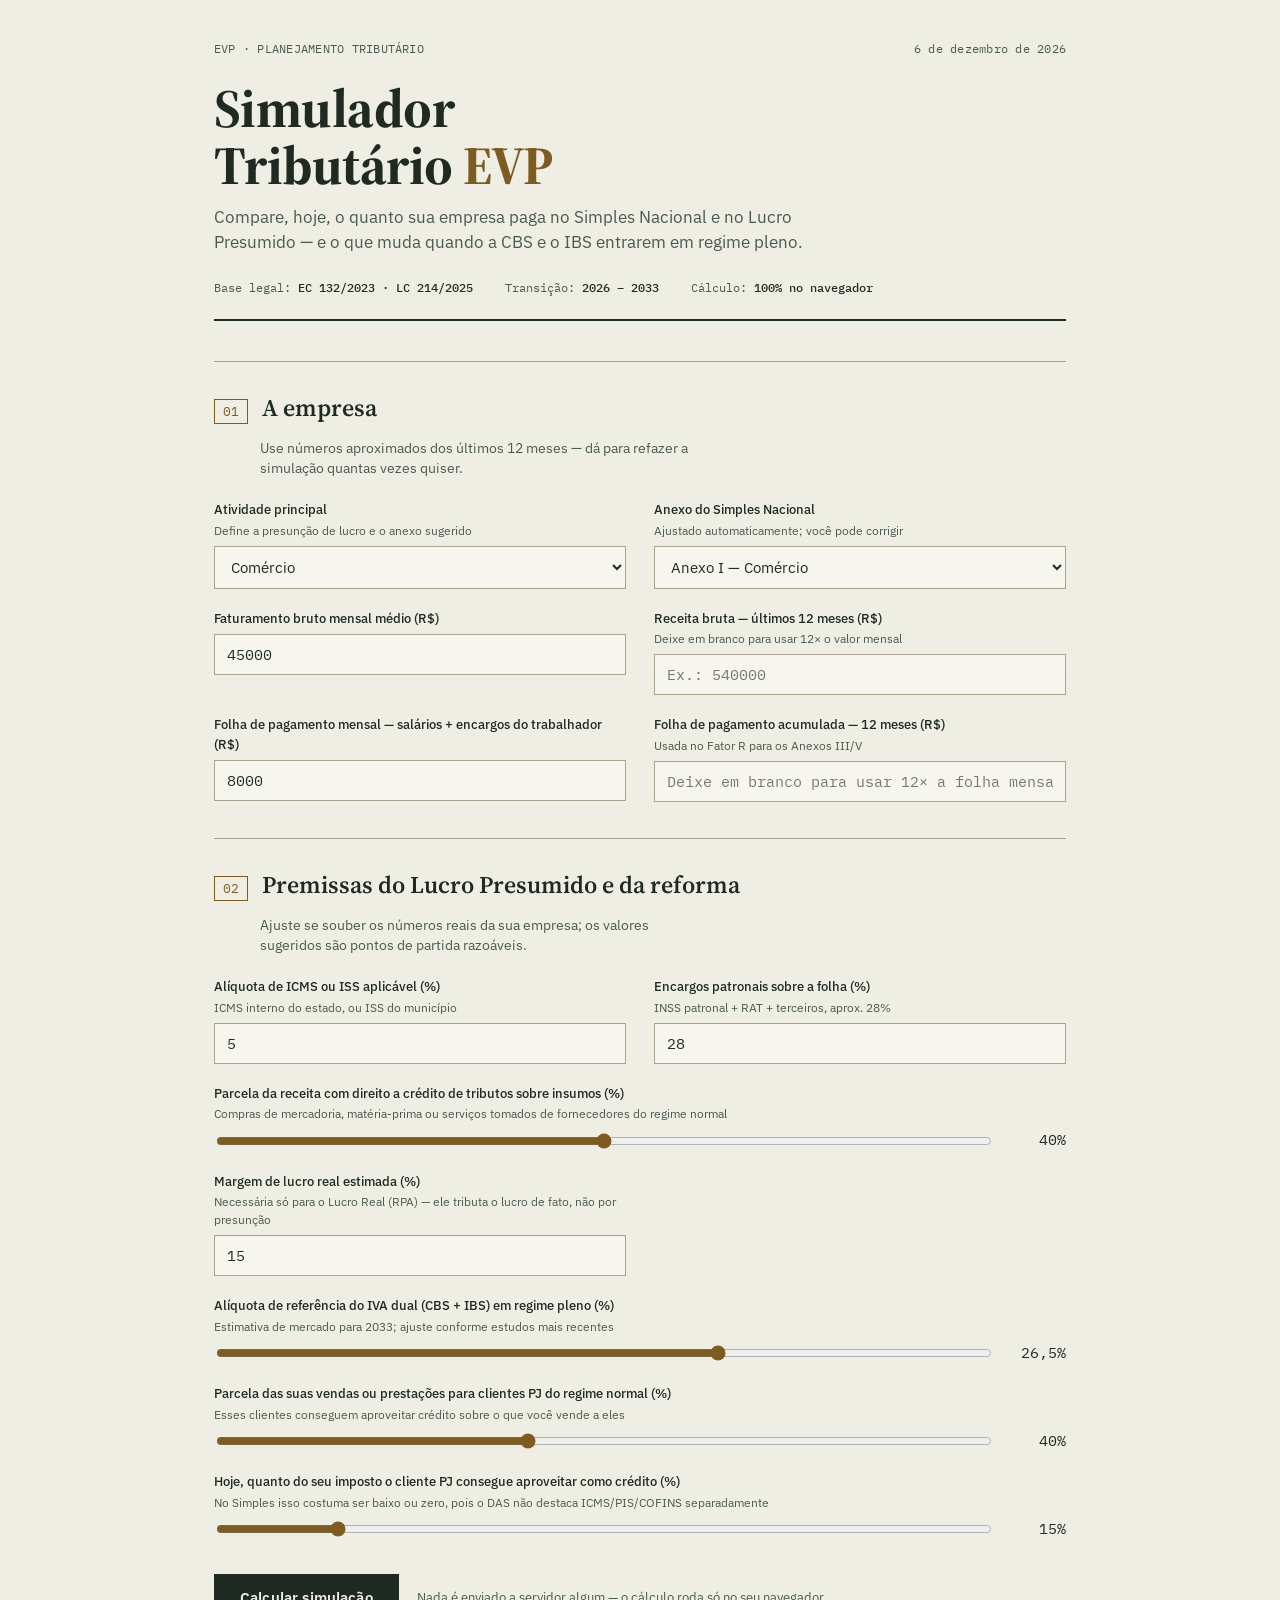
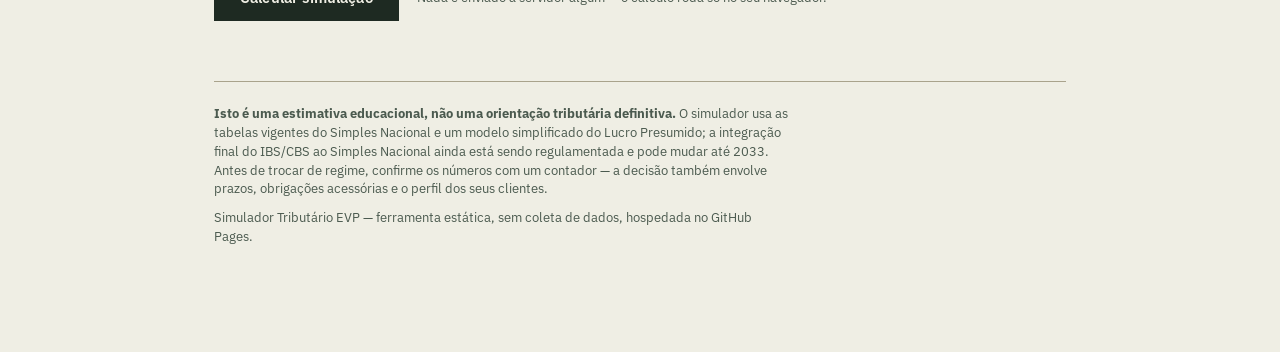
==== index.html @ eeb15e81 "Add files via upload" ====
<!DOCTYPE html>
<html lang="pt-BR">
<head>
<meta charset="UTF-8">
<meta name="viewport" content="width=device-width, initial-scale=1.0">
<title>Simulador Tributário EVP</title>
<link rel="preconnect" href="https://fonts.googleapis.com">
<link href="https://fonts.googleapis.com/css2?family=Source+Serif+4:opsz,wght@8..60,400;8..60,500;8..60,600;8..60,700&family=IBM+Plex+Sans:wght@400;500;600&family=IBM+Plex+Mono:wght@400;500;600&display=swap" rel="stylesheet">
<style>
  :root{
    --paper: #efeee4;
    --paper-raised: #f7f6ee;
    --ink: #1e2a22;
    --ink-soft: #4b5a4f;
    --rule: #c9c4b2;
    --rule-strong: #a9a38c;
    --brass: #a8792e;
    --brass-dark: #7e5b1f;
    --brick: #8b3a3a;
    --forest: #3c5a41;
    --serif: 'Source Serif 4', serif;
    --sans: 'IBM Plex Sans', sans-serif;
    --mono: 'IBM Plex Mono', monospace;
  }

  *{ box-sizing: border-box; }
  html{ scroll-behavior: smooth; }

  body{
    margin:0;
    background: var(--paper);
    color: var(--ink);
    font-family: var(--sans);
    line-height: 1.5;
    -webkit-font-smoothing: antialiased;
  }

  body::before{
    content:"";
    position: fixed;
    inset:0;
    pointer-events:none;
    background-image:
      linear-gradient(var(--rule) 1px, transparent 1px);
    background-size: 100% 42px;
    opacity: .05;
    z-index: 0;
  }

  .wrap{
    max-width: 900px;
    margin: 0 auto;
    padding: 0 24px 96px;
    position: relative;
    z-index: 1;
  }

  /* ---------- Header / document block ---------- */
  header.doc{
    border-bottom: 2px solid var(--ink);
    padding: 40px 0 22px;
    margin-bottom: 40px;
  }
  .doc-top{
    display:flex;
    justify-content: space-between;
    align-items: baseline;
    font-family: var(--mono);
    font-size: 12px;
    color: var(--ink-soft);
    letter-spacing: .02em;
    margin-bottom: 22px;
  }
  h1.title{
    font-family: var(--serif);
    font-weight: 700;
    font-size: clamp(34px, 5.5vw, 54px);
    line-height: 1.05;
    margin: 0 0 12px;
    letter-spacing: -0.01em;
  }
  h1.title em{
    font-style: normal;
    color: var(--brass-dark);
  }
  .subtitle{
    max-width: 60ch;
    font-size: 16.5px;
    color: var(--ink-soft);
    margin: 0;
  }
  .doc-meta{
    margin-top: 24px;
    display:flex;
    gap: 32px;
    flex-wrap: wrap;
    font-family: var(--mono);
    font-size: 12px;
    color: var(--ink-soft);
  }
  .doc-meta strong{ color: var(--ink); font-weight: 500; }

  /* ---------- Section framing (form as ledger) ---------- */
  section.sheet{
    border-top: 1px solid var(--rule-strong);
    padding-top: 28px;
    margin-top: 36px;
  }
  .sheet-head{
    display:flex;
    align-items:baseline;
    gap: 14px;
    margin-bottom: 22px;
  }
  .sheet-num{
    font-family: var(--mono);
    font-size: 13px;
    color: var(--brass-dark);
    border: 1px solid var(--brass-dark);
    padding: 2px 8px;
    flex-shrink:0;
  }
  .sheet-head h2{
    font-family: var(--serif);
    font-weight: 600;
    font-size: 24px;
    margin: 0;
  }
  .sheet-note{
    font-size: 13.5px;
    color: var(--ink-soft);
    margin: -10px 0 22px 46px;
    max-width: 56ch;
  }

  /* ---------- Fields ---------- */
  .grid{
    display:grid;
    grid-template-columns: 1fr 1fr;
    gap: 20px 28px;
  }
  .grid.full{ grid-template-columns: 1fr; }
  .field{ display:flex; flex-direction:column; gap:6px; }
  .field.span2{ grid-column: 1 / -1; }
  label{
    font-size: 13px;
    font-weight: 500;
    color: var(--ink);
  }
  label .hint{
    display:block;
    font-weight: 400;
    color: var(--ink-soft);
    font-size: 12px;
    margin-top: 2px;
  }
  input[type="text"], input[type="number"], select{
    font-family: var(--mono);
    font-size: 15px;
    padding: 10px 12px;
    border: 1px solid var(--rule-strong);
    background: var(--paper-raised);
    color: var(--ink);
    border-radius: 0;
    width: 100%;
  }
  select{ font-family: var(--sans); font-size: 14.5px; }
  input:focus, select:focus{
    outline: 2px solid var(--brass);
    outline-offset: 1px;
    border-color: var(--brass);
  }
  input[type="range"]{
    width: 100%;
    accent-color: var(--brass-dark);
  }
  .range-row{
    display:flex; align-items:center; gap:14px;
  }
  .range-row output{
    font-family: var(--mono);
    font-size: 15px;
    min-width: 58px;
    text-align:right;
  }

  .btn-row{
    margin-top: 34px;
    display:flex;
    align-items:center;
    gap: 18px;
    flex-wrap: wrap;
  }
  button.calc{
    font-family: var(--sans);
    font-weight: 600;
    font-size: 15px;
    background: var(--ink);
    color: var(--paper);
    border: none;
    padding: 14px 26px;
    cursor: pointer;
    letter-spacing: .01em;
  }
  button.calc:hover{ background: var(--brass-dark); }
  .btn-caption{ font-size: 13px; color: var(--ink-soft); }

  /* ---------- Results ---------- */
  #results{ display:none; }

  .tabs{
    display:flex;
    gap: 4px;
    margin-bottom: -1px;
  }
  .tab-btn{
    font-family: var(--sans);
    font-weight: 500;
    font-size: 14px;
    background: var(--paper);
    color: var(--ink-soft);
    border: 1px solid var(--rule-strong);
    border-bottom: none;
    padding: 10px 18px 12px;
    cursor: pointer;
    position: relative;
    top: 1px;
  }
  .tab-btn.active{
    background: var(--paper-raised);
    color: var(--ink);
    font-weight: 600;
    border-color: var(--ink);
  }
  .tab-btn:not(.active):hover{ color: var(--ink); }
  .tab-panel{
    border: 1px solid var(--ink);
    border-top-color: var(--ink);
    padding: 26px 24px 6px;
    background: var(--paper-raised);
  }
  .verdict{
    border: 2px solid var(--ink);
    padding: 26px 26px 24px;
    margin-bottom: 32px;
    position: relative;
    background: var(--paper-raised);
  }
  .verdict::before{
    content: "PARECER";
    position:absolute;
    top:-11px; left: 22px;
    background: var(--paper-raised);
    padding: 0 8px;
    font-family: var(--mono);
    font-size: 11px;
    letter-spacing: .08em;
    color: var(--brass-dark);
  }
  .verdict h3{
    font-family: var(--serif);
    font-size: 22px;
    margin: 4px 0 10px;
  }
  .verdict p{ margin: 0 0 10px; color: var(--ink-soft); font-size: 14.5px; }
  .verdict p:last-child{ margin-bottom: 0; }
  .verdict .savings{
    font-family: var(--mono);
    color: var(--forest);
    font-weight: 600;
  }
  .verdict .savings.negative{ color: var(--brick); }

  table.compare{
    width: 100%;
    border-collapse: collapse;
    margin-bottom: 28px;
    font-size: 14.5px;
  }
  table.compare caption{
    text-align:left;
    font-family: var(--mono);
    font-size: 12px;
    color: var(--ink-soft);
    margin-bottom: 8px;
  }
  table.compare th, table.compare td{
    border-bottom: 1px solid var(--rule);
    padding: 10px 8px;
    text-align: right;
  }
  table.compare th:first-child, table.compare td:first-child{
    text-align:left;
  }
  table.compare thead th{
    font-weight: 600;
    border-bottom: 2px solid var(--ink);
    color: var(--ink-soft);
    font-size: 12.5px;
    text-transform: none;
  }
  table.compare td.num, table.compare th.num{ font-family: var(--mono); }
  table.compare tr.best td{ font-weight: 600; color: var(--forest); }
  table.compare tr.best td:first-child::after{
    content: " ◆ menor carga hoje";
    font-family: var(--sans);
    font-weight: 400;
    font-size: 11.5px;
    color: var(--forest);
  }

  details.breakdown{
    border: 1px solid var(--rule-strong);
    padding: 14px 18px;
    margin-bottom: 14px;
    background: var(--paper-raised);
  }
  details.breakdown summary{
    cursor: pointer;
    font-weight: 600;
    font-size: 14px;
    list-style: none;
  }
  details.breakdown summary::-webkit-details-marker{ display:none; }
  details.breakdown summary::before{
    content: "+ ";
    font-family: var(--mono);
    color: var(--brass-dark);
  }
  details.breakdown[open] summary::before{ content: "– "; }
  .bk-row{
    display:flex; justify-content: space-between;
    font-family: var(--mono);
    font-size: 13px;
    padding: 6px 0;
    border-bottom: 1px dashed var(--rule);
  }
  .bk-row:last-child{ border-bottom:none; font-weight:600; padding-top:10px; }
  .bk-row span:first-child{ font-family: var(--sans); color: var(--ink-soft); }

  .reform-note{
    font-size: 13.5px;
    color: var(--ink-soft);
    border-left: 3px solid var(--brass);
    padding: 4px 0 4px 16px;
    margin: 18px 0 0;
  }

  footer{
    margin-top: 60px;
    padding-top: 22px;
    border-top: 1px solid var(--rule-strong);
    font-size: 12.5px;
    color: var(--ink-soft);
  }
  footer p{ max-width: 72ch; margin: 0 0 10px; }

  @media (max-width: 640px){
    .grid{ grid-template-columns: 1fr; }
    .sheet-note{ margin-left: 0; }
  }
</style>
</head>
<body>
<div class="wrap">

  <header class="doc">
    <div class="doc-top">
      <span>EVP · PLANEJAMENTO TRIBUTÁRIO</span>
      <span id="today"></span>
    </div>
    <h1 class="title">Simulador<br>Tributário <em>EVP</em></h1>
    <p class="subtitle">Compare, hoje, o quanto sua empresa paga no Simples Nacional e no Lucro Presumido — e o que muda quando a CBS e o IBS entrarem em regime pleno.</p>
    <div class="doc-meta">
      <span>Base legal: <strong>EC 132/2023 · LC 214/2025</strong></span>
      <span>Transição: <strong>2026 – 2033</strong></span>
      <span>Cálculo: <strong>100% no navegador</strong></span>
    </div>
  </header>

  <section class="sheet" id="form-section">
    <div class="sheet-head">
      <span class="sheet-num">01</span>
      <h2>A empresa</h2>
    </div>
    <p class="sheet-note">Use números aproximados dos últimos 12 meses — dá para refazer a simulação quantas vezes quiser.</p>

    <div class="grid">
      <div class="field">
        <label for="setor">Atividade principal
          <span class="hint">Define a presunção de lucro e o anexo sugerido</span>
        </label>
        <select id="setor">
          <option value="comercio">Comércio</option>
          <option value="industria">Indústria</option>
          <option value="servicos_geral">Serviços em geral</option>
          <option value="servicos_intelectuais">Serviços intelectuais / regulamentados</option>
        </select>
      </div>

      <div class="field">
        <label for="anexo">Anexo do Simples Nacional
          <span class="hint">Ajustado automaticamente; você pode corrigir</span>
        </label>
        <select id="anexo">
          <option value="I">Anexo I — Comércio</option>
          <option value="II">Anexo II — Indústria</option>
          <option value="III">Anexo III — Serviços</option>
          <option value="IV">Anexo IV — Serviços (sem CPP na alíquota)</option>
          <option value="V">Anexo V — Serviços (Fator R &lt; 28%)</option>
        </select>
      </div>

      <div class="field">
        <label for="faturamentoMensal">Faturamento bruto mensal médio (R$)</label>
        <input type="text" inputmode="numeric" id="faturamentoMensal" placeholder="Ex.: 45000" value="45000">
      </div>

      <div class="field">
        <label for="rbt12">Receita bruta — últimos 12 meses (R$)
          <span class="hint">Deixe em branco para usar 12× o valor mensal</span>
        </label>
        <input type="text" inputmode="numeric" id="rbt12" placeholder="Ex.: 540000">
      </div>

      <div class="field">
        <label for="folhaMensal">Folha de pagamento mensal — salários + encargos do trabalhador (R$)</label>
        <input type="text" inputmode="numeric" id="folhaMensal" placeholder="Ex.: 8000" value="8000">
      </div>

      <div class="field">
        <label for="folha12">Folha de pagamento acumulada — 12 meses (R$)
          <span class="hint">Usada no Fator R para os Anexos III/V</span>
        </label>
        <input type="text" inputmode="numeric" id="folha12" placeholder="Deixe em branco para usar 12× a folha mensal">
      </div>
    </div>
  </section>

  <section class="sheet" id="assumptions-section">
    <div class="sheet-head">
      <span class="sheet-num">02</span>
      <h2>Premissas do Lucro Presumido e da reforma</h2>
    </div>
    <p class="sheet-note">Ajuste se souber os números reais da sua empresa; os valores sugeridos são pontos de partida razoáveis.</p>

    <div class="grid">
      <div class="field">
        <label for="icmsIss">Alíquota de ICMS ou ISS aplicável (%)
          <span class="hint">ICMS interno do estado, ou ISS do município</span>
        </label>
        <input type="text" inputmode="decimal" id="icmsIss" value="5">
      </div>

      <div class="field">
        <label for="encargosFolha">Encargos patronais sobre a folha (%)
          <span class="hint">INSS patronal + RAT + terceiros, aprox. 28%</span>
        </label>
        <input type="text" inputmode="decimal" id="encargosFolha" value="28">
      </div>

      <div class="field span2">
        <label for="creditoPct">Parcela da receita com direito a crédito de tributos sobre insumos (%)
          <span class="hint">Compras de mercadoria, matéria-prima ou serviços tomados de fornecedores do regime normal</span>
        </label>
        <div class="range-row">
          <input type="range" id="creditoPct" min="0" max="80" value="40">
          <output id="creditoPctOut">40%</output>
        </div>
      </div>

      <div class="field">
        <label for="margemReal">Margem de lucro real estimada (%)
          <span class="hint">Necessária só para o Lucro Real (RPA) — ele tributa o lucro de fato, não por presunção</span>
        </label>
        <input type="text" inputmode="decimal" id="margemReal" value="15">
      </div>

      <div class="field span2">
        <label for="ivaRate">Alíquota de referência do IVA dual (CBS + IBS) em regime pleno (%)
          <span class="hint">Estimativa de mercado para 2033; ajuste conforme estudos mais recentes</span>
        </label>
        <div class="range-row">
          <input type="range" id="ivaRate" min="20" max="30" step="0.1" value="26.5">
          <output id="ivaRateOut">26,5%</output>
        </div>
      </div>

      <div class="field span2">
        <label for="pctB2B">Parcela das suas vendas ou prestações para clientes PJ do regime normal (%)
          <span class="hint">Esses clientes conseguem aproveitar crédito sobre o que você vende a eles</span>
        </label>
        <div class="range-row">
          <input type="range" id="pctB2B" min="0" max="100" value="40">
          <output id="pctB2BOut">40%</output>
        </div>
      </div>

      <div class="field span2">
        <label for="repasseSimples">Hoje, quanto do seu imposto o cliente PJ consegue aproveitar como crédito (%)
          <span class="hint">No Simples isso costuma ser baixo ou zero, pois o DAS não destaca ICMS/PIS/COFINS separadamente</span>
        </label>
        <div class="range-row">
          <input type="range" id="repasseSimples" min="0" max="100" value="15">
          <output id="repasseSimplesOut">15%</output>
        </div>
      </div>
    </div>

    <div class="btn-row">
      <button class="calc" id="calcBtn">Calcular simulação</button>
      <span class="btn-caption">Nada é enviado a servidor algum — o cálculo roda só no seu navegador.</span>
    </div>
  </section>

  <section class="sheet" id="results">
    <div class="sheet-head">
      <span class="sheet-num">03</span>
      <h2>Resultado da simulação</h2>
    </div>

    <div class="tabs" role="tablist">
      <button class="tab-btn active" id="tabBtnCarga" role="tab" aria-selected="true">Carga tributária</button>
      <button class="tab-btn" id="tabBtnCredito" role="tab" aria-selected="false">Créditos tomados e repassados</button>
      <button class="tab-btn" id="tabBtnComprador" role="tab" aria-selected="false">Visão de quem contrata</button>
    </div>

    <div class="tab-panel" id="panelCarga">
      <div class="verdict" id="verdict" aria-live="polite"></div>

      <table class="compare" id="compareTable">
        <caption>Carga tributária mensal estimada, por regime</caption>
        <thead>
          <tr>
            <th>Regime</th>
            <th class="num">Carga mensal</th>
            <th class="num">Alíquota efetiva</th>
          </tr>
        </thead>
        <tbody id="compareBody"></tbody>
      </table>

      <details class="breakdown" id="bkSimples">
        <summary>Ver como o Simples Nacional foi calculado</summary>
        <div id="bkSimplesBody"></div>
      </details>

      <details class="breakdown" id="bkPresumido">
        <summary>Ver como o Lucro Presumido foi calculado</summary>
        <div id="bkPresumidoBody"></div>
      </details>

      <details class="breakdown" id="bkRPA">
        <summary>Ver como o Lucro Real (RPA) foi calculado</summary>
        <div id="bkRPABody"></div>
      </details>

      <details class="breakdown" id="bkReforma">
        <summary>Ver como a projeção com IVA pleno foi calculada</summary>
        <div id="bkReformaBody"></div>
      </details>

      <p class="reform-note">A transição vale para todos até 2033. Empresas do Simples decidem em setembro/2026 se querem migrar para 2027, e — a partir de 2027 — podem apurar o IBS/CBS "por fora" do DAS se isso gerar mais crédito para seus clientes. Essa decisão depende de quem são seus clientes (pessoa física ou jurídica) e é justamente o que a aba de créditos ao lado tenta medir.</p>
    </div>

    <div class="tab-panel" id="panelCredito" hidden>
      <div class="verdict" id="verdictCredito" aria-live="polite"></div>

      <table class="compare" id="creditTable">
        <caption>Crédito tributário mensal, por regime</caption>
        <thead>
          <tr>
            <th>Regime</th>
            <th class="num">Crédito tomado nas compras</th>
            <th class="num">Crédito repassado ao cliente PJ</th>
          </tr>
        </thead>
        <tbody id="creditBody"></tbody>
      </table>

      <details class="breakdown" id="bkCredito" open>
        <summary>Como esses números foram calculados</summary>
        <div id="bkCreditoBody"></div>
      </details>

      <p class="reform-note">"Crédito tomado" é o quanto sua empresa consegue abater de imposto ao comprar insumos ou mercadorias. "Crédito repassado" é o quanto do imposto embutido na sua nota o seu cliente PJ do regime normal consegue usar para abater o imposto dele — quanto maior esse número, mais competitiva fica sua nota fiscal para quem compra de você.</p>
    </div>

    <div class="tab-panel" id="panelComprador" hidden>
      <p class="sheet-note" style="margin:0 0 20px;">Aqui a pergunta muda de lado: se <strong>você</strong> compra um produto ou contrata um serviço, o regime do seu fornecedor muda o quanto sobra pra você em crédito — e isso pode compensar um preço maior ou menor.</p>

      <div class="grid">
        <div class="field span2">
          <label for="valorContratado">Valor mensal do que você compra ou contrata (R$)
            <span class="hint">Considere o mesmo valor para os três fornecedores, para comparar só o efeito do crédito</span>
          </label>
          <input type="text" inputmode="numeric" id="valorContratado" value="20000">
        </div>

        <div class="field">
          <label for="tipoOperacao">Tipo de operação
            <span class="hint">Produto gera ICMS; serviço em geral gera ISS</span>
          </label>
          <select id="tipoOperacao">
            <option value="produto">Compra de produto/mercadoria</option>
            <option value="servico">Contratação de serviço</option>
          </select>
        </div>

        <div class="field">
          <label for="icmsCompra">Alíquota de ICMS da operação (%)
            <span class="hint">Depende da tabela do seu estado/NCM — só é usada se for produto</span>
          </label>
          <input type="text" inputmode="decimal" id="icmsCompra" value="18">
        </div>

        <div class="field">
          <label for="aproveitaCredito">Você aproveita crédito tributário?
            <span class="hint">Só faz diferença se você for contribuinte do regime normal</span>
          </label>
          <select id="aproveitaCredito">
            <option value="sim">Sim, sou do regime normal</option>
            <option value="nao">Não (Simples, ou consumidor final)</option>
          </select>
        </div>

        <div class="field">
          <label for="momentoCompra">Momento da simulação</label>
          <select id="momentoCompra">
            <option value="hoje">Hoje (regras atuais)</option>
            <option value="reforma">Reforma em regime pleno (2033)</option>
          </select>
        </div>

        <div class="field" id="hibridoField" style="display:none;">
          <label for="fornecedorHibrido">Se o fornecedor for do Simples
            <span class="hint">A partir de 2027 ele pode optar por apurar o IBS/CBS por fora do DAS</span>
          </label>
          <select id="fornecedorHibrido">
            <option value="nao">Continua tudo dentro do DAS</option>
            <option value="sim">Apura o IBS/CBS por fora (híbrido)</option>
          </select>
        </div>

        <div class="field span2" id="repasseHibridoField" style="display:none;">
          <label for="repasseHibridoNao">Se o fornecedor do Simples continuar 100% no DAS, quanto do IVA pleno ele ainda repassa como crédito (%)
            <span class="hint">Estimativa própria, ajustável — a regulamentação definitiva da apropriação de crédito no Simples ainda não está fechada</span>
          </label>
          <div class="range-row">
            <input type="range" id="repasseHibridoNao" min="0" max="100" value="60">
            <output id="repasseHibridoNaoOut">60%</output>
          </div>
        </div>
      </div>

      <div class="btn-row">
        <button class="calc" id="calcCompradorBtn">Simular contratação</button>
      </div>

      <div id="compradorResults" style="display:none; margin-top:28px;">
        <div class="verdict" id="verdictComprador" aria-live="polite"></div>
        <table class="compare" id="compradorTable">
          <caption>Custo líquido estimado, por regime do fornecedor</caption>
          <thead>
            <tr>
              <th>Fornecedor</th>
              <th class="num">Crédito recuperável</th>
              <th class="num">Custo líquido</th>
            </tr>
          </thead>
          <tbody id="compradorBody"></tbody>
        </table>
      </div>
    </div>
  </section>

  <footer>
    <p><strong>Isto é uma estimativa educacional, não uma orientação tributária definitiva.</strong> O simulador usa as tabelas vigentes do Simples Nacional e um modelo simplificado do Lucro Presumido; a integração final do IBS/CBS ao Simples Nacional ainda está sendo regulamentada e pode mudar até 2033. Antes de trocar de regime, confirme os números com um contador — a decisão também envolve prazos, obrigações acessórias e o perfil dos seus clientes.</p>
    <p>Simulador Tributário EVP — ferramenta estática, sem coleta de dados, hospedada no GitHub Pages.</p>
  </footer>

</div>

<script>
(function(){
  const $ = (id) => document.getElementById(id);

  $('today').textContent = new Date().toLocaleDateString('pt-BR', { year:'numeric', month:'long', day:'numeric' });

  const fmtBRL = (v) => v.toLocaleString('pt-BR', { style:'currency', currency:'BRL', maximumFractionDigits:0 });
  const fmtPct = (v) => v.toLocaleString('pt-BR', { minimumFractionDigits:1, maximumFractionDigits:2 }) + '%';
  const parseNum = (str) => {
    if (!str) return 0;
    const cleaned = String(str).replace(/[^\d.,-]/g,'').replace(/\.(?=\d{3})/g,'').replace(',','.');
    const n = parseFloat(cleaned);
    return isNaN(n) ? 0 : n;
  };

  // ---------- Simples Nacional tables (LC 123/2006, faixas vigentes) ----------
  const TABLES = {
    I:   [[180000,0.040,0],[360000,0.073,5940],[720000,0.095,13860],[1800000,0.107,22500],[3600000,0.143,87300],[4800000,0.190,378000]],
    II:  [[180000,0.045,0],[360000,0.078,5940],[720000,0.100,13860],[1800000,0.112,22500],[3600000,0.147,85500],[4800000,0.300,720000]],
    III: [[180000,0.060,0],[360000,0.112,9360],[720000,0.135,17640],[1800000,0.160,35640],[3600000,0.210,125640],[4800000,0.330,648000]],
    IV:  [[180000,0.045,0],[360000,0.090,8100],[720000,0.102,12420],[1800000,0.140,39780],[3600000,0.220,183780],[4800000,0.330,828000]],
    V:   [[180000,0.155,0],[360000,0.180,4500],[720000,0.195,9900],[1800000,0.205,17100],[3600000,0.230,62100],[4800000,0.305,540000]],
  };

  function faixaFor(table, rbt12){
    for (const [limit, aliq, deduz] of table){
      if (rbt12 <= limit) return { limit, aliq, deduz, acimaDoTeto: false };
    }
    // RBT12 acima de R$ 4.800.000: fora do teto do Simples. Usamos a última
    // faixa como referência aproximada e sinalizamos para exibir o aviso.
    const last = table[table.length - 1];
    return { limit: last[0], aliq: last[1], deduz: last[2], acimaDoTeto: true };
  }

  function calcSimples(anexoInput, setor, rbt12, faturamentoMensal, folha12){
    let anexoUsado = anexoInput;
    let fatorR = null;
    if (anexoInput === 'III' || anexoInput === 'V'){
      fatorR = rbt12 > 0 ? (folha12 / rbt12) : 0;
      anexoUsado = fatorR >= 0.28 ? 'III' : 'V';
    }
    const table = TABLES[anexoUsado];
    const f = faixaFor(table, rbt12);
    const aliqEfetiva = rbt12 > 0 ? ((rbt12 * f.aliq) - f.deduz) / rbt12 : f.aliq;
    let dasMensal = faturamentoMensal * aliqEfetiva;
    let cppExtra = 0;
    if (anexoUsado === 'IV'){
      cppExtra = 0.20 * (folha12 / 12);
      dasMensal += cppExtra;
    }
    return {
      anexoUsado, fatorR, aliqNominal: f.aliq, deduz: f.deduz, aliqEfetiva,
      dasMensal, cppExtra, total: dasMensal, acimaDoTeto: f.acimaDoTeto
    };
  }

  // ---------- Lucro Presumido ----------
  function calcPresumido(setor, faturamentoMensal, folhaMensal, icmsIssPct, encargosFolhaPct){
    const servico = (setor === 'servicos_geral' || setor === 'servicos_intelectuais');
    const presIRPJ = servico ? 0.32 : 0.08;
    const presCSLL = servico ? 0.32 : 0.12;

    const baseIRPJ = faturamentoMensal * presIRPJ;
    const baseCSLL = faturamentoMensal * presCSLL;

    const irpj = baseIRPJ * 0.15;
    const adicional = Math.max(0, baseIRPJ - 20000) * 0.10;
    const csll = baseCSLL * 0.09;
    const pis = faturamentoMensal * 0.0065;
    const cofins = faturamentoMensal * 0.03;
    const icmsIss = faturamentoMensal * (icmsIssPct / 100);
    const cpp = folhaMensal * (encargosFolhaPct / 100);

    const total = irpj + adicional + csll + pis + cofins + icmsIss + cpp;
    return { presIRPJ, presCSLL, irpj, adicional, csll, pis, cofins, icmsIss, cpp, total, servico };
  }

  // ---------- Lucro Real (RPA) ----------
  function calcRPA(setor, faturamentoMensal, folhaMensal, encargosFolhaPct, icmsIssPct, margemRealPct, comprasComCredito){
    const servico = (setor === 'servicos_geral' || setor === 'servicos_intelectuais');
    const margem = margemRealPct / 100;

    const baseLucro = faturamentoMensal * margem;
    const irpj = baseLucro * 0.15;
    const adicional = Math.max(0, baseLucro - 20000) * 0.10;
    const csll = baseLucro * 0.09;

    // PIS/COFINS não cumulativos: débito sobre a receita, crédito sobre as compras
    const pisDebito = faturamentoMensal * 0.0165;
    const pisCredito = comprasComCredito * 0.0165;
    const pis = Math.max(0, pisDebito - pisCredito);

    const cofinsDebito = faturamentoMensal * 0.076;
    const cofinsCredito = comprasComCredito * 0.076;
    const cofins = Math.max(0, cofinsDebito - cofinsCredito);

    // ICMS (produto) não cumulativo, pela alíquota informada — ISS (serviço) segue cumulativo, sem crédito
    let icmsIss = 0, icmsDebito = 0, icmsCredito = 0;
    if (servico){
      icmsIss = faturamentoMensal * (icmsIssPct / 100);
    } else {
      icmsDebito = faturamentoMensal * (icmsIssPct / 100);
      icmsCredito = comprasComCredito * (icmsIssPct / 100);
      icmsIss = Math.max(0, icmsDebito - icmsCredito);
    }

    const cpp = folhaMensal * (encargosFolhaPct / 100);
    const total = irpj + adicional + csll + pis + cofins + icmsIss + cpp;

    return { servico, margem, baseLucro, irpj, adicional, csll, pis, cofins, icmsIss, icmsCredito, pisCredito, cofinsCredito, cpp, total };
  }

  // ---------- Projeção — IVA pleno (CBS+IBS, cenário 2033) ----------
  function calcReforma(faturamentoMensal, folhaMensal, encargosFolhaPct, rpa, creditoPct, ivaRatePct){
    const ivaRate = ivaRatePct / 100;
    const debito = faturamentoMensal * ivaRate;
    const credito = faturamentoMensal * (creditoPct / 100) * ivaRate;
    const ivaLiquido = Math.max(0, debito - credito);
    const cpp = folhaMensal * (encargosFolhaPct / 100);
    const total = rpa.irpj + rpa.adicional + rpa.csll + cpp + ivaLiquido;
    return { debito, credito, ivaLiquido, cpp, irpj: rpa.irpj, adicional: rpa.adicional, csll: rpa.csll, total };
  }

  // ---------- Créditos tomados e repassados ----------
  function calcCreditos(setor, faturamentoMensal, comprasComCredito, icmsIssPct, simples, presumido, rpa, reforma, pctB2BVal, repasseSimplesPct, ivaRateVal){
    const servico = (setor === 'servicos_geral' || setor === 'servicos_intelectuais');
    const b2b = pctB2BVal / 100;

    // Crédito tomado nas compras (o que a própria empresa abate)
    const tomadoSimples = 0; // Simples normalmente não se apropria de créditos de ICMS/PIS/COFINS
    const tomadoPresumido = servico ? 0 : comprasComCredito * (icmsIssPct / 100); // só ICMS; PIS/COFINS é cumulativo no Presumido
    const tomadoRPA = rpa.pisCredito + rpa.cofinsCredito + (servico ? 0 : rpa.icmsCredito); // não cumulativo pleno, já hoje
    const tomadoReforma = reforma.credito; // IBS/CBS não cumulativo pleno

    // Crédito repassado ao cliente PJ do regime normal (pondera pela fatia B2B)
    const repassadoSimples = simples.total * (repasseSimplesPct / 100) * b2b;
    const repassadoPresumido = (servico ? 0 : presumido.icmsIss) * b2b; // só ICMS é repassável; PIS/COFINS cumulativo não gera crédito
    const debitoRPA = faturamentoMensal * (0.0165 + 0.076) + (servico ? 0 : faturamentoMensal * (icmsIssPct / 100));
    const repassadoRPA = debitoRPA * b2b; // já não cumulativo hoje: repassa o imposto destacado por inteiro
    const debitoReforma = faturamentoMensal * (ivaRateVal / 100);
    const repassadoReforma = debitoReforma * b2b; // IBS/CBS pleno: 100% do destacado é creditável

    return {
      tomadoSimples, tomadoPresumido, tomadoRPA, tomadoReforma,
      repassadoSimples, repassadoPresumido, repassadoRPA, repassadoReforma,
      debitoRPA, debitoReforma, servico
    };
  }

  // ---------- Simulação do comprador/contratante ----------
  function calcComprador(valor, tipoOperacao, icmsCompraPct, momento, fornecedorHibrido, repasseSimplesPct, ivaRateVal, repasseHibridoNaoPct){
    const produto = tipoOperacao === 'produto';
    let creditoSimples, creditoPresumido, creditoRPA;

    if (momento === 'hoje'){
      creditoSimples = valor * (repasseSimplesPct / 100);
      creditoPresumido = produto ? valor * (icmsCompraPct / 100) : 0;
      creditoRPA = produto
        ? valor * ((icmsCompraPct / 100) + 0.0165 + 0.076)
        : valor * (0.0165 + 0.076);
    } else {
      const ivaLiquidoRate = ivaRateVal / 100;
      creditoRPA = valor * ivaLiquidoRate;
      creditoPresumido = valor * ivaLiquidoRate;
      creditoSimples = fornecedorHibrido ? valor * ivaLiquidoRate : valor * ivaLiquidoRate * (repasseHibridoNaoPct / 100);
    }

    return {
      simples: { credito: creditoSimples, custoLiquido: valor - creditoSimples },
      presumido: { credito: creditoPresumido, custoLiquido: valor - creditoPresumido },
      rpa: { credito: creditoRPA, custoLiquido: valor - creditoRPA },
    };
  }

  // ---------- UI wiring ----------
  const setorSel = $('setor');
  const anexoSel = $('anexo');

  function suggestAnexo(){
    const map = { comercio:'I', industria:'II', servicos_geral:'III', servicos_intelectuais:'V' };
    anexoSel.value = map[setorSel.value] || 'III';
  }
  setorSel.addEventListener('change', suggestAnexo);
  suggestAnexo();

  const creditoPct = $('creditoPct'), creditoPctOut = $('creditoPctOut');
  creditoPct.addEventListener('input', () => creditoPctOut.textContent = creditoPct.value + '%');
  const ivaRate = $('ivaRate'), ivaRateOut = $('ivaRateOut');
  ivaRate.addEventListener('input', () => ivaRateOut.textContent = parseFloat(ivaRate.value).toLocaleString('pt-BR',{minimumFractionDigits:1}) + '%');

  const pctB2B = $('pctB2B'), pctB2BOut = $('pctB2BOut');
  pctB2B.addEventListener('input', () => pctB2BOut.textContent = pctB2B.value + '%');
  const repasseSimples = $('repasseSimples'), repasseSimplesOut = $('repasseSimplesOut');
  repasseSimples.addEventListener('input', () => repasseSimplesOut.textContent = repasseSimples.value + '%');

  const tabBtnCarga = $('tabBtnCarga'), tabBtnCredito = $('tabBtnCredito'), tabBtnComprador = $('tabBtnComprador');
  const panelCarga = $('panelCarga'), panelCredito = $('panelCredito'), panelComprador = $('panelComprador');
  function showTab(which){
    panelCarga.hidden = which !== 'carga';
    panelCredito.hidden = which !== 'credito';
    panelComprador.hidden = which !== 'comprador';
    tabBtnCarga.classList.toggle('active', which === 'carga');
    tabBtnCredito.classList.toggle('active', which === 'credito');
    tabBtnComprador.classList.toggle('active', which === 'comprador');
    tabBtnCarga.setAttribute('aria-selected', which === 'carga');
    tabBtnCredito.setAttribute('aria-selected', which === 'credito');
    tabBtnComprador.setAttribute('aria-selected', which === 'comprador');
  }
  tabBtnCarga.addEventListener('click', () => showTab('carga'));
  tabBtnCredito.addEventListener('click', () => showTab('credito'));
  tabBtnComprador.addEventListener('click', () => showTab('comprador'));

  const momentoCompra = $('momentoCompra'), hibridoField = $('hibridoField'), repasseHibridoField = $('repasseHibridoField');
  momentoCompra.addEventListener('change', () => {
    const isReforma = momentoCompra.value === 'reforma';
    hibridoField.style.display = isReforma ? 'flex' : 'none';
    repasseHibridoField.style.display = isReforma ? 'flex' : 'none';
  });

  const repasseHibridoNao = $('repasseHibridoNao'), repasseHibridoNaoOut = $('repasseHibridoNaoOut');
  repasseHibridoNao.addEventListener('input', () => repasseHibridoNaoOut.textContent = repasseHibridoNao.value + '%');

  $('calcBtn').addEventListener('click', () => {
    const setor = setorSel.value;
    const anexo = anexoSel.value;
    const faturamentoMensal = parseNum($('faturamentoMensal').value) || 0;
    let rbt12 = parseNum($('rbt12').value);
    if (!rbt12) rbt12 = faturamentoMensal * 12;
    const folhaMensal = parseNum($('folhaMensal').value) || 0;
    let folha12 = parseNum($('folha12').value);
    if (!folha12) folha12 = folhaMensal * 12;
    const icmsIssPct = parseNum($('icmsIss').value);
    const encargosFolhaPct = parseNum($('encargosFolha').value);
    const creditoPctVal = parseFloat(creditoPct.value);
    const margemRealPct = parseNum($('margemReal').value);
    const ivaRateVal = parseFloat(ivaRate.value);

    if (faturamentoMensal <= 0){
      alert('Informe o faturamento mensal para calcular.');
      return;
    }

    const simples = calcSimples(anexo, setor, rbt12, faturamentoMensal, folha12);
    const presumido = calcPresumido(setor, faturamentoMensal, folhaMensal, icmsIssPct, encargosFolhaPct);
    const comprasComCredito = faturamentoMensal * (creditoPctVal / 100);
    const rpa = calcRPA(setor, faturamentoMensal, folhaMensal, encargosFolhaPct, icmsIssPct, margemRealPct, comprasComCredito);
    const reforma = calcReforma(faturamentoMensal, folhaMensal, encargosFolhaPct, rpa, creditoPctVal, ivaRateVal);

    // Comparação hoje: Simples, Presumido e Lucro Real (RPA)
    const rows = [
      { label: `Simples Nacional (Anexo ${simples.anexoUsado})${simples.acimaDoTeto ? ' ⚠ acima do teto' : ''}`, total: simples.total, aliq: simples.aliqEfetiva },
      { label: 'Lucro Presumido', total: presumido.total, aliq: presumido.total / faturamentoMensal },
      { label: 'Lucro Real (RPA)', total: rpa.total, aliq: rpa.total / faturamentoMensal },
    ];
    let best = 0;
    rows.forEach((r, i) => { if (r.total < rows[best].total) best = i; });

    const tbody = $('compareBody');
    tbody.innerHTML = '';
    rows.forEach((r, i) => {
      const tr = document.createElement('tr');
      if (i === best) tr.className = 'best';
      tr.innerHTML = `<td>${r.label}</td><td class="num">${fmtBRL(r.total)}</td><td class="num">${fmtPct(r.aliq*100)}</td>`;
      tbody.appendChild(tr);
    });
    const trReforma = document.createElement('tr');
    trReforma.innerHTML = `<td>Lucro Real (RPA) com IVA pleno — projeção 2033</td><td class="num">${fmtBRL(reforma.total)}</td><td class="num">${fmtPct(reforma.total/faturamentoMensal*100)}</td>`;
    tbody.appendChild(trReforma);

    // Verdict
    const second = rows.map((r,i)=>i).filter(i=>i!==best).reduce((a,b)=> rows[a].total<rows[b].total?a:b);
    const diff = Math.abs(rows[best].total - rows[second].total);
    const cheaper = rows[best].label;
    const verdict = $('verdict');
    let reformNote;
    if (reforma.total < rows[best].total){
      reformNote = `Na projeção de IVA pleno (2033), com os créditos informados, a carga cai para <span class="savings">${fmtBRL(reforma.total)}</span> — vale reavaliar o regime à medida que a reforma avança, principalmente se boa parte dos seus custos gerar crédito.`;
    } else {
      reformNote = `Na projeção de IVA pleno (2033), a carga estimada sobe para <span class="savings negative">${fmtBRL(reforma.total)}</span> em relação à melhor opção de hoje — o efeito tende a ser menor se você conseguir aproveitar mais créditos sobre seus insumos.`;
    }

    const tetoWarning = simples.acimaDoTeto ? `
      <div class="reform-note" style="border-left-color:var(--brick); margin:0 0 22px;">
        <strong>Atenção:</strong> a receita bruta dos últimos 12 meses informada (${fmtBRL(rbt12)}) está acima do teto do Simples Nacional (R$ 4.800.000). Nesse caso a empresa já estaria excluída do regime (ou sujeita a exclusão a partir do ano seguinte, se o excesso for de até 20%) — o valor mostrado abaixo para o Simples é apenas uma referência com a alíquota máxima da tabela, não um cálculo válido. Confirme a situação com um contador.
      </div>
    ` : '';

    verdict.innerHTML = `
      ${tetoWarning}
      <h3>Hoje, ${cheaper} sai mais barato para esta empresa</h3>
      <p>Diferença mensal estimada para a segunda opção mais barata: <span class="savings">${fmtBRL(diff)}</span> (${fmtBRL(diff*12)} ao ano).</p>
      <p>${reformNote}</p>
      <p>O Simples Nacional segue protegido pela EC 132/2023 durante toda a transição; a diferença real a partir de 2027 depende de você optar por apurar o IBS/CBS dentro ou "por fora" do DAS — isso vale mais a pena quando seus clientes são empresas que aproveitam o crédito.</p>
    `;

    // Breakdowns
    $('bkSimplesBody').innerHTML = `
      <div class="bk-row"><span>Anexo utilizado</span><span>${simples.anexoUsado}${simples.fatorR!==null ? ' (Fator R: '+fmtPct(simples.fatorR*100)+')' : ''}</span></div>
      <div class="bk-row"><span>Alíquota nominal da faixa</span><span>${fmtPct(simples.aliqNominal*100)}</span></div>
      <div class="bk-row"><span>Parcela a deduzir (anual)</span><span>${fmtBRL(simples.deduz)}</span></div>
      <div class="bk-row"><span>Alíquota efetiva</span><span>${fmtPct(simples.aliqEfetiva*100)}</span></div>
      ${simples.cppExtra ? `<div class="bk-row"><span>CPP patronal (Anexo IV, à parte)</span><span>${fmtBRL(simples.cppExtra)}</span></div>` : ''}
      <div class="bk-row"><span>Total mensal (DAS)</span><span>${fmtBRL(simples.total)}</span></div>
    `;

    $('bkPresumidoBody').innerHTML = `
      <div class="bk-row"><span>Base de presunção — IRPJ (${fmtPct(presumido.presIRPJ*100)})</span><span>${fmtBRL(presumido.irpj)}</span></div>
      <div class="bk-row"><span>Adicional de IRPJ (10% acima de R$ 20.000)</span><span>${fmtBRL(presumido.adicional)}</span></div>
      <div class="bk-row"><span>CSLL (${fmtPct(presumido.presCSLL*100)} de base)</span><span>${fmtBRL(presumido.csll)}</span></div>
      <div class="bk-row"><span>PIS (0,65% da receita)</span><span>${fmtBRL(presumido.pis)}</span></div>
      <div class="bk-row"><span>COFINS (3% da receita)</span><span>${fmtBRL(presumido.cofins)}</span></div>
      <div class="bk-row"><span>${presumido.servico ? 'ISS' : 'ICMS'} estimado</span><span>${fmtBRL(presumido.icmsIss)}</span></div>
      <div class="bk-row"><span>CPP + encargos sobre a folha</span><span>${fmtBRL(presumido.cpp)}</span></div>
      <div class="bk-row"><span>Total mensal</span><span>${fmtBRL(presumido.total)}</span></div>
    `;

    $('bkRPABody').innerHTML = `
      <div class="bk-row"><span>Base de lucro real (${fmtPct(rpa.margem*100)} de margem informada)</span><span>${fmtBRL(rpa.baseLucro)}</span></div>
      <div class="bk-row"><span>IRPJ (15% da base)</span><span>${fmtBRL(rpa.irpj)}</span></div>
      <div class="bk-row"><span>Adicional de IRPJ (10% acima de R$ 20.000)</span><span>${fmtBRL(rpa.adicional)}</span></div>
      <div class="bk-row"><span>CSLL (9% da base)</span><span>${fmtBRL(rpa.csll)}</span></div>
      <div class="bk-row"><span>PIS não cumulativo (1,65%, já descontado o crédito de ${fmtBRL(rpa.pisCredito)})</span><span>${fmtBRL(rpa.pis)}</span></div>
      <div class="bk-row"><span>COFINS não cumulativo (7,6%, já descontado o crédito de ${fmtBRL(rpa.cofinsCredito)})</span><span>${fmtBRL(rpa.cofins)}</span></div>
      <div class="bk-row"><span>${rpa.servico ? 'ISS estimado (cumulativo)' : 'ICMS não cumulativo (líquido do crédito)'}</span><span>${fmtBRL(rpa.icmsIss)}</span></div>
      <div class="bk-row"><span>CPP + encargos sobre a folha</span><span>${fmtBRL(rpa.cpp)}</span></div>
      <div class="bk-row"><span>Total mensal</span><span>${fmtBRL(rpa.total)}</span></div>
    `;

    $('bkReformaBody').innerHTML = `
      <div class="bk-row"><span>Débito de IBS/CBS sobre a receita</span><span>${fmtBRL(reforma.debito)}</span></div>
      <div class="bk-row"><span>Crédito sobre insumos (${creditoPctVal}% da receita)</span><span>-${fmtBRL(reforma.credito)}</span></div>
      <div class="bk-row"><span>IBS/CBS líquido</span><span>${fmtBRL(reforma.ivaLiquido)}</span></div>
      <div class="bk-row"><span>IRPJ + adicional</span><span>${fmtBRL(reforma.irpj + reforma.adicional)}</span></div>
      <div class="bk-row"><span>CSLL</span><span>${fmtBRL(reforma.csll)}</span></div>
      <div class="bk-row"><span>CPP + encargos sobre a folha</span><span>${fmtBRL(reforma.cpp)}</span></div>
      <div class="bk-row"><span>Total mensal projetado</span><span>${fmtBRL(reforma.total)}</span></div>
    `;

    // Créditos tomados e repassados
    const cred = calcCreditos(setor, faturamentoMensal, comprasComCredito, icmsIssPct, simples, presumido, rpa, reforma, parseFloat(pctB2B.value), parseFloat(repasseSimples.value), ivaRateVal);

    const creditRows = [
      { label: `Simples Nacional (Anexo ${simples.anexoUsado})`, tomado: cred.tomadoSimples, repassado: cred.repassadoSimples },
      { label: 'Lucro Presumido', tomado: cred.tomadoPresumido, repassado: cred.repassadoPresumido },
      { label: 'Lucro Real (RPA)', tomado: cred.tomadoRPA, repassado: cred.repassadoRPA },
      { label: 'Regime pleno — IVA (2033)', tomado: cred.tomadoReforma, repassado: cred.repassadoReforma },
    ];
    const creditBody = $('creditBody');
    creditBody.innerHTML = '';
    creditRows.forEach(r => {
      const tr = document.createElement('tr');
      tr.innerHTML = `<td>${r.label}</td><td class="num">${fmtBRL(r.tomado)}</td><td class="num">${fmtBRL(r.repassado)}</td>`;
      creditBody.appendChild(tr);
    });

    const repassadoHojeMap = [cred.repassadoSimples, cred.repassadoPresumido, cred.repassadoRPA];
    const repassadoHoje = repassadoHojeMap[best];
    const regimeHojeLabel = rows[best].label;
    const ganhoRepasse = cred.repassadoReforma - repassadoHoje;
    const verdictCredito = $('verdictCredito');
    verdictCredito.innerHTML = `
      <h3>${repassadoHoje < cred.repassadoReforma * 0.5 ? 'Sua nota fiscal repassa pouco crédito hoje' : 'Sua nota fiscal já repassa uma parcela razoável de crédito'}</h3>
      <p>Hoje, no ${regimeHojeLabel} (seu regime mais barato agora), seus clientes PJ do regime normal conseguem aproveitar cerca de <span class="savings">${fmtBRL(repassadoHoje)}</span> por mês em crédito sobre o que compram de você.</p>
      <p>Em um cenário de IVA pleno, isso subiria para <span class="savings">${fmtBRL(cred.repassadoReforma)}</span> — uma diferença de <span class="savings">${fmtBRL(Math.abs(ganhoRepasse))}</span>, que tende a tornar sua nota mais competitiva para quem compra de você, especialmente se a fatia de clientes PJ crescer.</p>
      <p>Quanto maior a parcela dos seus insumos com direito a crédito, maior também o abatimento que você mesmo consegue tomar — hoje isso já acontece de forma plena no Lucro Real, parcialmente no Presumido (via ICMS), e quase não existe no Simples.</p>
    `;

    $('bkCreditoBody').innerHTML = `
      <div class="bk-row"><span>Compras/insumos com direito a crédito (estimado)</span><span>${fmtBRL(comprasComCredito)}</span></div>
      <div class="bk-row"><span>Simples — crédito tomado nas compras</span><span>${fmtBRL(cred.tomadoSimples)} (regra geral: não se apropria)</span></div>
      <div class="bk-row"><span>Presumido — crédito tomado (só ${cred.servico ? 'ISS, geralmente não gera crédito' : 'ICMS'})</span><span>${fmtBRL(cred.tomadoPresumido)}</span></div>
      <div class="bk-row"><span>Regime pleno — crédito tomado (IBS/CBS não cumulativo)</span><span>${fmtBRL(cred.tomadoReforma)}</span></div>
      <div class="bk-row"><span>Débito de IVA pleno destacado na nota (100% da alíquota)</span><span>${fmtBRL(cred.debitoReforma)}</span></div>
      <div class="bk-row"><span>Parcela das vendas para clientes PJ do regime normal</span><span>${pctB2B.value}%</span></div>
    `;

    $('results').style.display = 'block';
    showTab('carga');
    $('results').scrollIntoView({ behavior:'smooth', block:'start' });
  });

  $('calcCompradorBtn').addEventListener('click', () => {
    const valor = parseNum($('valorContratado').value) || 0;
    const tipoOperacao = $('tipoOperacao').value;
    const icmsCompraPct = parseNum($('icmsCompra').value);
    const aproveita = $('aproveitaCredito').value === 'sim';
    const momento = momentoCompra.value;
    const hibrido = $('fornecedorHibrido').value === 'sim';
    const repasseSimplesPct = parseFloat(repasseSimples.value);
    const ivaRateVal = parseFloat(ivaRate.value);
    const repasseHibridoNaoPct = parseFloat(repasseHibridoNao.value);

    if (valor <= 0){
      alert('Informe o valor contratado para calcular.');
      return;
    }

    const verdictComprador = $('verdictComprador');
    const compradorBody = $('compradorBody');
    compradorBody.innerHTML = '';

    if (!aproveita){
      verdictComprador.innerHTML = `
        <h3>O regime do fornecedor não muda seu custo</h3>
        <p>Como você não aproveita crédito tributário, o valor líquido de comprar de qualquer um dos três é o mesmo: <span class="savings">${fmtBRL(valor)}</span>. Nesse caso, compare só preço, prazo e qualidade.</p>
      `;
      ['Simples Nacional','Lucro Presumido','Lucro Real (RPA)'].forEach(label => {
        const tr = document.createElement('tr');
        tr.innerHTML = `<td>${label}</td><td class="num">${fmtBRL(0)}</td><td class="num">${fmtBRL(valor)}</td>`;
        compradorBody.appendChild(tr);
      });
      $('compradorResults').style.display = 'block';
      return;
    }

    const r = calcComprador(valor, tipoOperacao, icmsCompraPct, momento, hibrido, repasseSimplesPct, ivaRateVal, repasseHibridoNaoPct);
    const rows = [
      { label: 'Simples Nacional', ...r.simples },
      { label: 'Lucro Presumido', ...r.presumido },
      { label: 'Lucro Real (RPA)', ...r.rpa },
    ];
    let best = 0;
    rows.forEach((row, i) => { if (row.custoLiquido < rows[best].custoLiquido) best = i; });

    rows.forEach((row, i) => {
      const tr = document.createElement('tr');
      if (i === best) tr.className = 'best';
      tr.innerHTML = `<td>${row.label}</td><td class="num">${fmtBRL(row.credito)}</td><td class="num">${fmtBRL(row.custoLiquido)}</td>`;
      compradorBody.appendChild(tr);
    });

    const diff = Math.max(...rows.map(r=>r.custoLiquido)) - Math.min(...rows.map(r=>r.custoLiquido));
    const momentoLabel = momento === 'hoje' ? 'hoje' : 'no cenário de IVA pleno (2033)';
    verdictComprador.innerHTML = `
      <h3>${momentoLabel === 'hoje' ? 'Hoje' : 'Na reforma plena'}, comprar de um fornecedor do ${rows[best].label} sai mais barato pra você</h3>
      <p>Considerando o mesmo preço de tabela, a diferença de custo líquido entre a melhor e a pior opção é de <span class="savings">${fmtBRL(diff)}</span> por mês — só por causa do crédito que sobra pra você.</p>
      <p>${momento === 'hoje'
        ? 'Fornecedores do Lucro Real tendem a gerar mais crédito hoje porque já operam em regime não cumulativo pleno; o Simples costuma gerar pouco ou nenhum crédito de PIS/COFINS.'
        : (hibrido ? 'Como você assumiu que o fornecedor do Simples opta pelo regime híbrido, o crédito fica equivalente ao dos demais regimes.' : 'Como o fornecedor do Simples permaneceu totalmente dentro do DAS, ele ainda repassa menos crédito do que um fornecedor do regime normal — mude a opção acima para comparar o cenário híbrido.')}</p>
    `;

    $('compradorResults').style.display = 'block';
  });
})();
</script>
</body>
</html>
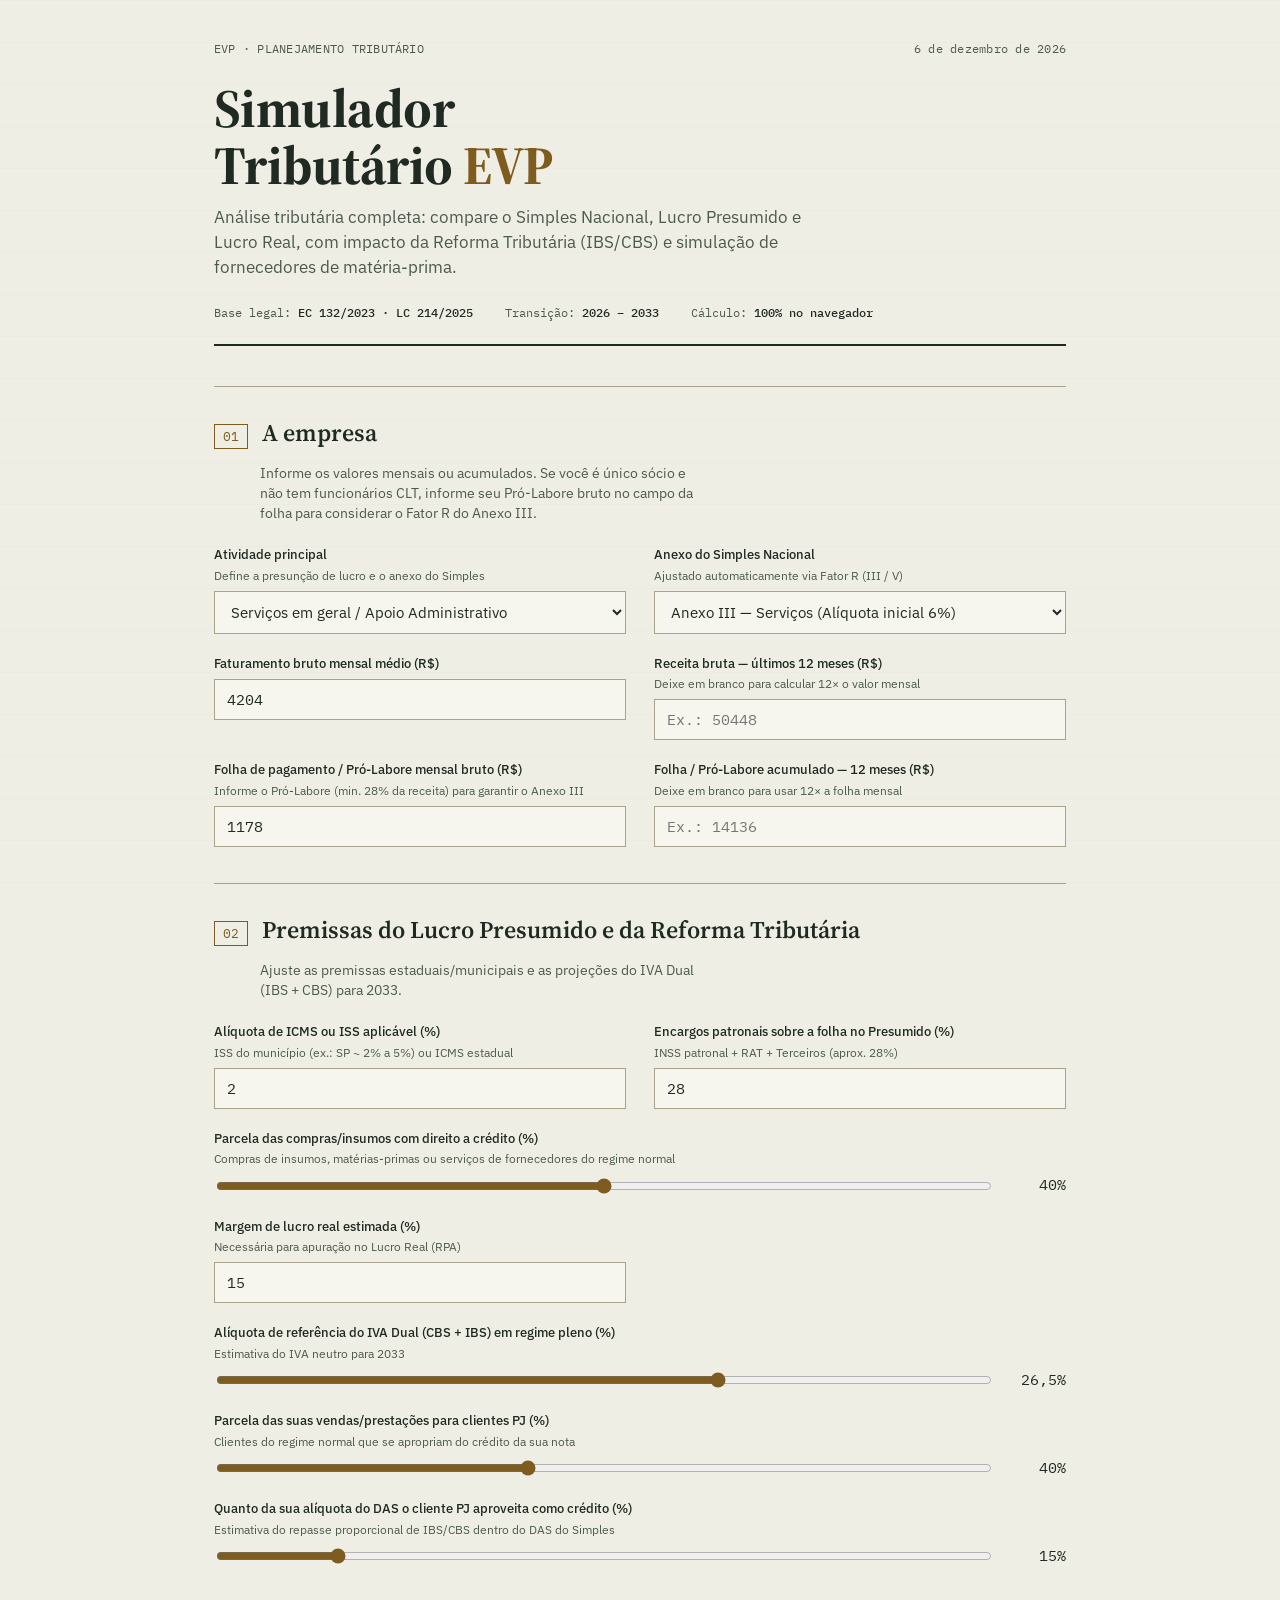
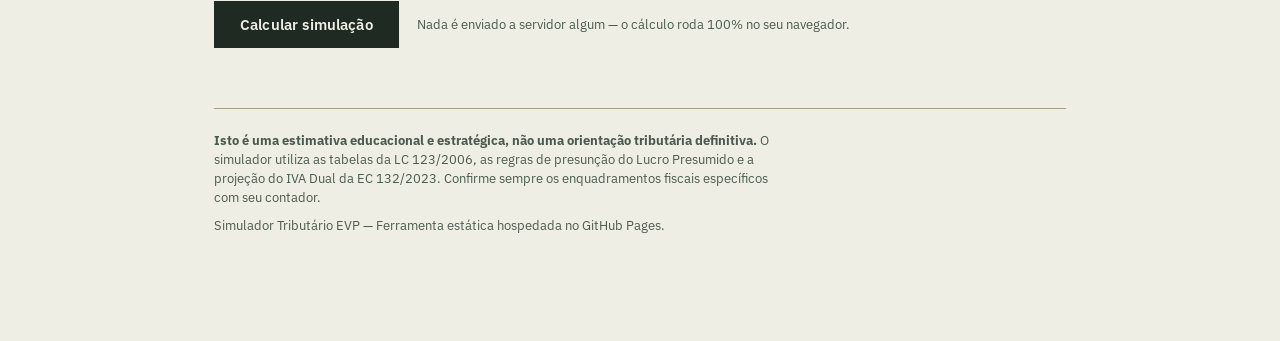
==== commit ff3e6407: "Add files via upload" ====
--- a/index.html
+++ b/index.html
@@ -40,8 +40,7 @@
     position: fixed;
     inset:0;
     pointer-events:none;
-    background-image:
-      linear-gradient(var(--rule) 1px, transparent 1px);
+    background-image: linear-gradient(var(--rule) 1px, transparent 1px);
     background-size: 100% 42px;
     opacity: .05;
     z-index: 0;
@@ -55,7 +54,7 @@
     z-index: 1;
   }
 
-  /* ---------- Header / document block ---------- */
+  /* Header */
   header.doc{
     border-bottom: 2px solid var(--ink);
     padding: 40px 0 22px;
@@ -100,7 +99,7 @@
   }
   .doc-meta strong{ color: var(--ink); font-weight: 500; }
 
-  /* ---------- Section framing (form as ledger) ---------- */
+  /* Sections */
   section.sheet{
     border-top: 1px solid var(--rule-strong);
     padding-top: 28px;
@@ -133,7 +132,7 @@
     max-width: 56ch;
   }
 
-  /* ---------- Fields ---------- */
+  /* Form Grid */
   .grid{
     display:grid;
     grid-template-columns: 1fr 1fr;
@@ -205,13 +204,14 @@
   button.calc:hover{ background: var(--brass-dark); }
   .btn-caption{ font-size: 13px; color: var(--ink-soft); }
 
-  /* ---------- Results ---------- */
+  /* Results and Tabs */
   #results{ display:none; }
 
   .tabs{
     display:flex;
     gap: 4px;
     margin-bottom: -1px;
+    flex-wrap: wrap;
   }
   .tab-btn{
     font-family: var(--sans);
@@ -247,7 +247,7 @@
     background: var(--paper-raised);
   }
   .verdict::before{
-    content: "PARECER";
+    content: "PARECER ESTRATÉGICO";
     position:absolute;
     top:-11px; left: 22px;
     background: var(--paper-raised);
@@ -297,12 +297,11 @@
     border-bottom: 2px solid var(--ink);
     color: var(--ink-soft);
     font-size: 12.5px;
-    text-transform: none;
   }
   table.compare td.num, table.compare th.num{ font-family: var(--mono); }
   table.compare tr.best td{ font-weight: 600; color: var(--forest); }
   table.compare tr.best td:first-child::after{
-    content: " ◆ menor carga hoje";
+    content: " ◆ melhor opção";
     font-family: var(--sans);
     font-weight: 400;
     font-size: 11.5px;
@@ -370,7 +369,7 @@
       <span id="today"></span>
     </div>
     <h1 class="title">Simulador<br>Tributário <em>EVP</em></h1>
-    <p class="subtitle">Compare, hoje, o quanto sua empresa paga no Simples Nacional e no Lucro Presumido — e o que muda quando a CBS e o IBS entrarem em regime pleno.</p>
+    <p class="subtitle">Análise tributária completa: compare o Simples Nacional, Lucro Presumido e Lucro Real, com impacto da Reforma Tributária (IBS/CBS) e simulação de fornecedores de matéria-prima.</p>
     <div class="doc-meta">
       <span>Base legal: <strong>EC 132/2023 · LC 214/2025</strong></span>
       <span>Transição: <strong>2026 – 2033</strong></span>
@@ -383,56 +382,58 @@
       <span class="sheet-num">01</span>
       <h2>A empresa</h2>
     </div>
-    <p class="sheet-note">Use números aproximados dos últimos 12 meses — dá para refazer a simulação quantas vezes quiser.</p>
+    <p class="sheet-note">Informe os valores mensais ou acumulados. Se você é único sócio e não tem funcionários CLT, informe seu Pró-Labore bruto no campo da folha para considerar o Fator R do Anexo III.</p>
 
     <div class="grid">
       <div class="field">
         <label for="setor">Atividade principal
-          <span class="hint">Define a presunção de lucro e o anexo sugerido</span>
+          <span class="hint">Define a presunção de lucro e o anexo do Simples</span>
         </label>
         <select id="setor">
+          <option value="servicos_geral">Serviços em geral / Apoio Administrativo</option>
+          <option value="servicos_intelectuais">Serviços intelectuais / Regulamentados</option>
           <option value="comercio">Comércio</option>
           <option value="industria">Indústria</option>
-          <option value="servicos_geral">Serviços em geral</option>
-          <option value="servicos_intelectuais">Serviços intelectuais / regulamentados</option>
         </select>
       </div>
 
       <div class="field">
         <label for="anexo">Anexo do Simples Nacional
-          <span class="hint">Ajustado automaticamente; você pode corrigir</span>
+          <span class="hint">Ajustado automaticamente via Fator R (III / V)</span>
         </label>
         <select id="anexo">
+          <option value="III">Anexo III — Serviços (Alíquota inicial 6%)</option>
+          <option value="V">Anexo V — Serviços (Sem folha / Fator R &lt; 28%)</option>
           <option value="I">Anexo I — Comércio</option>
           <option value="II">Anexo II — Indústria</option>
-          <option value="III">Anexo III — Serviços</option>
           <option value="IV">Anexo IV — Serviços (sem CPP na alíquota)</option>
-          <option value="V">Anexo V — Serviços (Fator R &lt; 28%)</option>
         </select>
       </div>
 
       <div class="field">
         <label for="faturamentoMensal">Faturamento bruto mensal médio (R$)</label>
-        <input type="text" inputmode="numeric" id="faturamentoMensal" placeholder="Ex.: 45000" value="45000">
+        <input type="text" inputmode="numeric" id="faturamentoMensal" placeholder="Ex.: 4204" value="4204">
       </div>
 
       <div class="field">
         <label for="rbt12">Receita bruta — últimos 12 meses (R$)
-          <span class="hint">Deixe em branco para usar 12× o valor mensal</span>
-        </label>
-        <input type="text" inputmode="numeric" id="rbt12" placeholder="Ex.: 540000">
+          <span class="hint">Deixe em branco para calcular 12× o valor mensal</span>
+        </label>
+        <input type="text" inputmode="numeric" id="rbt12" placeholder="Ex.: 50448">
       </div>
 
       <div class="field">
-        <label for="folhaMensal">Folha de pagamento mensal — salários + encargos do trabalhador (R$)</label>
-        <input type="text" inputmode="numeric" id="folhaMensal" placeholder="Ex.: 8000" value="8000">
+        <label for="folhaMensal">Folha de pagamento / Pró-Labore mensal bruto (R$)
+          <span class="hint">Informe o Pró-Labore (min. 28% da receita) para garantir o Anexo III</span>
+        </label>
+        <input type="text" inputmode="numeric" id="folhaMensal" placeholder="Ex.: 1178" value="1178">
       </div>
 
       <div class="field">
-        <label for="folha12">Folha de pagamento acumulada — 12 meses (R$)
-          <span class="hint">Usada no Fator R para os Anexos III/V</span>
-        </label>
-        <input type="text" inputmode="numeric" id="folha12" placeholder="Deixe em branco para usar 12× a folha mensal">
+        <label for="folha12">Folha / Pró-Labore acumulado — 12 meses (R$)
+          <span class="hint">Deixe em branco para usar 12× a folha mensal</span>
+        </label>
+        <input type="text" inputmode="numeric" id="folha12" placeholder="Ex.: 14136">
       </div>
     </div>
   </section>
@@ -440,28 +441,28 @@
   <section class="sheet" id="assumptions-section">
     <div class="sheet-head">
       <span class="sheet-num">02</span>
-      <h2>Premissas do Lucro Presumido e da reforma</h2>
-    </div>
-    <p class="sheet-note">Ajuste se souber os números reais da sua empresa; os valores sugeridos são pontos de partida razoáveis.</p>
+      <h2>Premissas do Lucro Presumido e da Reforma Tributária</h2>
+    </div>
+    <p class="sheet-note">Ajuste as premissas estaduais/municipais e as projeções do IVA Dual (IBS + CBS) para 2033.</p>
 
     <div class="grid">
       <div class="field">
         <label for="icmsIss">Alíquota de ICMS ou ISS aplicável (%)
-          <span class="hint">ICMS interno do estado, ou ISS do município</span>
-        </label>
-        <input type="text" inputmode="decimal" id="icmsIss" value="5">
+          <span class="hint">ISS do município (ex.: SP ~ 2% a 5%) ou ICMS estadual</span>
+        </label>
+        <input type="text" inputmode="decimal" id="icmsIss" value="2">
       </div>
 
       <div class="field">
-        <label for="encargosFolha">Encargos patronais sobre a folha (%)
-          <span class="hint">INSS patronal + RAT + terceiros, aprox. 28%</span>
+        <label for="encargosFolha">Encargos patronais sobre a folha no Presumido (%)
+          <span class="hint">INSS patronal + RAT + Terceiros (aprox. 28%)</span>
         </label>
         <input type="text" inputmode="decimal" id="encargosFolha" value="28">
       </div>
 
       <div class="field span2">
-        <label for="creditoPct">Parcela da receita com direito a crédito de tributos sobre insumos (%)
-          <span class="hint">Compras de mercadoria, matéria-prima ou serviços tomados de fornecedores do regime normal</span>
+        <label for="creditoPct">Parcela das compras/insumos com direito a crédito (%)
+          <span class="hint">Compras de insumos, matérias-primas ou serviços de fornecedores do regime normal</span>
         </label>
         <div class="range-row">
           <input type="range" id="creditoPct" min="0" max="80" value="40">
@@ -471,14 +472,14 @@
 
       <div class="field">
         <label for="margemReal">Margem de lucro real estimada (%)
-          <span class="hint">Necessária só para o Lucro Real (RPA) — ele tributa o lucro de fato, não por presunção</span>
+          <span class="hint">Necessária para apuração no Lucro Real (RPA)</span>
         </label>
         <input type="text" inputmode="decimal" id="margemReal" value="15">
       </div>
 
       <div class="field span2">
-        <label for="ivaRate">Alíquota de referência do IVA dual (CBS + IBS) em regime pleno (%)
-          <span class="hint">Estimativa de mercado para 2033; ajuste conforme estudos mais recentes</span>
+        <label for="ivaRate">Alíquota de referência do IVA Dual (CBS + IBS) em regime pleno (%)
+          <span class="hint">Estimativa do IVA neutro para 2033</span>
         </label>
         <div class="range-row">
           <input type="range" id="ivaRate" min="20" max="30" step="0.1" value="26.5">
@@ -487,8 +488,8 @@
       </div>
 
       <div class="field span2">
-        <label for="pctB2B">Parcela das suas vendas ou prestações para clientes PJ do regime normal (%)
-          <span class="hint">Esses clientes conseguem aproveitar crédito sobre o que você vende a eles</span>
+        <label for="pctB2B">Parcela das suas vendas/prestações para clientes PJ (%)
+          <span class="hint">Clientes do regime normal que se apropriam do crédito da sua nota</span>
         </label>
         <div class="range-row">
           <input type="range" id="pctB2B" min="0" max="100" value="40">
@@ -497,8 +498,8 @@
       </div>
 
       <div class="field span2">
-        <label for="repasseSimples">Hoje, quanto do seu imposto o cliente PJ consegue aproveitar como crédito (%)
-          <span class="hint">No Simples isso costuma ser baixo ou zero, pois o DAS não destaca ICMS/PIS/COFINS separadamente</span>
+        <label for="repasseSimples">Quanto da sua alíquota do DAS o cliente PJ aproveita como crédito (%)
+          <span class="hint">Estimativa do repasse proporcional de IBS/CBS dentro do DAS do Simples</span>
         </label>
         <div class="range-row">
           <input type="range" id="repasseSimples" min="0" max="100" value="15">
@@ -509,7 +510,7 @@
 
     <div class="btn-row">
       <button class="calc" id="calcBtn">Calcular simulação</button>
-      <span class="btn-caption">Nada é enviado a servidor algum — o cálculo roda só no seu navegador.</span>
+      <span class="btn-caption">Nada é enviado a servidor algum — o cálculo roda 100% no seu navegador.</span>
     </div>
   </section>
 
@@ -521,10 +522,11 @@
 
     <div class="tabs" role="tablist">
       <button class="tab-btn active" id="tabBtnCarga" role="tab" aria-selected="true">Carga tributária</button>
-      <button class="tab-btn" id="tabBtnCredito" role="tab" aria-selected="false">Créditos tomados e repassados</button>
-      <button class="tab-btn" id="tabBtnComprador" role="tab" aria-selected="false">Visão de quem contrata</button>
-    </div>
-
+      <button class="tab-btn" id="tabBtnCredito" role="tab" aria-selected="false">Créditos repassados ao cliente</button>
+      <button class="tab-btn" id="tabBtnMateriaPrima" role="tab" aria-selected="false">Análise de Fornecedores / Matéria-Prima</button>
+    </div>
+
+    <!-- Painel 1: Carga Tributária -->
     <div class="tab-panel" id="panelCarga">
       <div class="verdict" id="verdict" aria-live="polite"></div>
 
@@ -532,9 +534,9 @@
         <caption>Carga tributária mensal estimada, por regime</caption>
         <thead>
           <tr>
-            <th>Regime</th>
-            <th class="num">Carga mensal</th>
-            <th class="num">Alíquota efetiva</th>
+            <th>Regime Tributário</th>
+            <th class="num">Carga Mensal (R$)</th>
+            <th class="num">Alíquota Efetiva (%)</th>
           </tr>
         </thead>
         <tbody id="compareBody"></tbody>
@@ -560,19 +562,20 @@
         <div id="bkReformaBody"></div>
       </details>
 
-      <p class="reform-note">A transição vale para todos até 2033. Empresas do Simples decidem em setembro/2026 se querem migrar para 2027, e — a partir de 2027 — podem apurar o IBS/CBS "por fora" do DAS se isso gerar mais crédito para seus clientes. Essa decisão depende de quem são seus clientes (pessoa física ou jurídica) e é justamente o que a aba de créditos ao lado tenta medir.</p>
-    </div>
-
+      <p class="reform-note">A transição vale para todos até 2033. Empresas do Simples decidem em setembro/2026 se querem migrar para 2027, e — a partir de 2027 — podem apurar o IBS/CBS "por fora" do DAS para repassar 100% de crédito aos clientes sem sair do Simples Nacional.</p>
+    </div>
+
+    <!-- Painel 2: Créditos Repassados -->
     <div class="tab-panel" id="panelCredito" hidden>
       <div class="verdict" id="verdictCredito" aria-live="polite"></div>
 
       <table class="compare" id="creditTable">
-        <caption>Crédito tributário mensal, por regime</caption>
+        <caption>Crédito tributário mensal gerado nas suas vendas, por regime</caption>
         <thead>
           <tr>
             <th>Regime</th>
             <th class="num">Crédito tomado nas compras</th>
-            <th class="num">Crédito repassado ao cliente PJ</th>
+            <th class="num">Crédito repassado ao seu cliente PJ</th>
           </tr>
         </thead>
         <tbody id="creditBody"></tbody>
@@ -583,100 +586,65 @@
         <div id="bkCreditoBody"></div>
       </details>
 
-      <p class="reform-note">"Crédito tomado" é o quanto sua empresa consegue abater de imposto ao comprar insumos ou mercadorias. "Crédito repassado" é o quanto do imposto embutido na sua nota o seu cliente PJ do regime normal consegue usar para abater o imposto dele — quanto maior esse número, mais competitiva fica sua nota fiscal para quem compra de você.</p>
-    </div>
-
-    <div class="tab-panel" id="panelComprador" hidden>
-      <p class="sheet-note" style="margin:0 0 20px;">Aqui a pergunta muda de lado: se <strong>você</strong> compra um produto ou contrata um serviço, o regime do seu fornecedor muda o quanto sobra pra você em crédito — e isso pode compensar um preço maior ou menor.</p>
+      <p class="reform-note">"Crédito repassado" é o valor que o seu cliente PJ do regime normal utiliza para abater do imposto dele ao comprar de você. Quanto maior esse crédito, mais atrativa fica a sua nota fiscal comercialmente.</p>
+    </div>
+
+    <!-- Painel 3: Matéria-Prima e Fornecedores -->
+    <div class="tab-panel" id="panelMateriaPrima" hidden>
+      <p class="sheet-note" style="margin:0 0 20px;">Use esta aba para calcular o **custo líquido real de comprar matéria-prima/insumos** de diferentes fornecedores. O simulador calcula quanto de crédito tributário retorna para o seu caixa e qual desconto um fornecedor do Simples precisa dar para compensar a perda de crédito.</p>
 
       <div class="grid">
         <div class="field span2">
-          <label for="valorContratado">Valor mensal do que você compra ou contrata (R$)
-            <span class="hint">Considere o mesmo valor para os três fornecedores, para comparar só o efeito do crédito</span>
+          <label for="valorMP">Valor de tabela da compra de matéria-prima / insumos (R$)
+            <span class="hint">Considere o mesmo valor bruto para comparar a recuperação de crédito</span>
           </label>
-          <input type="text" inputmode="numeric" id="valorContratado" value="20000">
+          <input type="text" inputmode="numeric" id="valorMP" value="50000">
         </div>
 
         <div class="field">
-          <label for="tipoOperacao">Tipo de operação
-            <span class="hint">Produto gera ICMS; serviço em geral gera ISS</span>
+          <label for="suaEmpresaRegime">Sua empresa opera em qual regime?
+            <span class="hint">Define se o crédito de IVA abata o seu imposto</span>
           </label>
-          <select id="tipoOperacao">
-            <option value="produto">Compra de produto/mercadoria</option>
-            <option value="servico">Contratação de serviço</option>
+          <select id="suaEmpresaRegime">
+            <option value="normal">Regime Normal (Lucro Real / Presumido / IVA Pleno)</option>
+            <option value="simples">Simples Nacional (100% DAS)</option>
           </select>
         </div>
 
         <div class="field">
-          <label for="icmsCompra">Alíquota de ICMS da operação (%)
-            <span class="hint">Depende da tabela do seu estado/NCM — só é usada se for produto</span>
+          <label for="repasseMPFornecedor">Se o fornecedor for do Simples 100% DAS, quanto de IVA ele repassa no DAS? (%)
+            <span class="hint">Estimativa do crédito parcial repassado (padrão: ~3%)</span>
           </label>
-          <input type="text" inputmode="decimal" id="icmsCompra" value="18">
+          <input type="text" inputmode="decimal" id="repasseMPFornecedor" value="3.0">
         </div>
-
-        <div class="field">
-          <label for="aproveitaCredito">Você aproveita crédito tributário?
-            <span class="hint">Só faz diferença se você for contribuinte do regime normal</span>
-          </label>
-          <select id="aproveitaCredito">
-            <option value="sim">Sim, sou do regime normal</option>
-            <option value="nao">Não (Simples, ou consumidor final)</option>
-          </select>
-        </div>
-
-        <div class="field">
-          <label for="momentoCompra">Momento da simulação</label>
-          <select id="momentoCompra">
-            <option value="hoje">Hoje (regras atuais)</option>
-            <option value="reforma">Reforma em regime pleno (2033)</option>
-          </select>
-        </div>
-
-        <div class="field" id="hibridoField" style="display:none;">
-          <label for="fornecedorHibrido">Se o fornecedor for do Simples
-            <span class="hint">A partir de 2027 ele pode optar por apurar o IBS/CBS por fora do DAS</span>
-          </label>
-          <select id="fornecedorHibrido">
-            <option value="nao">Continua tudo dentro do DAS</option>
-            <option value="sim">Apura o IBS/CBS por fora (híbrido)</option>
-          </select>
-        </div>
-
-        <div class="field span2" id="repasseHibridoField" style="display:none;">
-          <label for="repasseHibridoNao">Se o fornecedor do Simples continuar 100% no DAS, quanto do IVA pleno ele ainda repassa como crédito (%)
-            <span class="hint">Estimativa própria, ajustável — a regulamentação definitiva da apropriação de crédito no Simples ainda não está fechada</span>
-          </label>
-          <div class="range-row">
-            <input type="range" id="repasseHibridoNao" min="0" max="100" value="60">
-            <output id="repasseHibridoNaoOut">60%</output>
-          </div>
-        </div>
       </div>
 
       <div class="btn-row">
-        <button class="calc" id="calcCompradorBtn">Simular contratação</button>
-      </div>
-
-      <div id="compradorResults" style="display:none; margin-top:28px;">
-        <div class="verdict" id="verdictComprador" aria-live="polite"></div>
-        <table class="compare" id="compradorTable">
-          <caption>Custo líquido estimado, por regime do fornecedor</caption>
+        <button class="calc" id="calcMPBtn">Simular custo líquido do fornecedor</button>
+      </div>
+
+      <div id="mpResults" style="display:none; margin-top:28px;">
+        <div class="verdict" id="verdictMP" aria-live="polite"></div>
+
+        <table class="compare" id="mpTable">
+          <caption>Comparativo de custo líquido do insumo/matéria-prima</caption>
           <thead>
             <tr>
-              <th>Fornecedor</th>
-              <th class="num">Crédito recuperável</th>
-              <th class="num">Custo líquido</th>
+              <th>Perfil do Fornecedor de Matéria-Prima</th>
+              <th class="num">Crédito Recuperado (R$)</th>
+              <th class="num">Custo Líquido Real (R$)</th>
+              <th class="num">Desconto Exigido p/ Empate</th>
             </tr>
           </thead>
-          <tbody id="compradorBody"></tbody>
+          <tbody id="mpBody"></tbody>
         </table>
       </div>
     </div>
   </section>
 
   <footer>
-    <p><strong>Isto é uma estimativa educacional, não uma orientação tributária definitiva.</strong> O simulador usa as tabelas vigentes do Simples Nacional e um modelo simplificado do Lucro Presumido; a integração final do IBS/CBS ao Simples Nacional ainda está sendo regulamentada e pode mudar até 2033. Antes de trocar de regime, confirme os números com um contador — a decisão também envolve prazos, obrigações acessórias e o perfil dos seus clientes.</p>
-    <p>Simulador Tributário EVP — ferramenta estática, sem coleta de dados, hospedada no GitHub Pages.</p>
+    <p><strong>Isto é uma estimativa educacional e estratégica, não uma orientação tributária definitiva.</strong> O simulador utiliza as tabelas da LC 123/2006, as regras de presunção do Lucro Presumido e a projeção do IVA Dual da EC 132/2023. Confirme sempre os enquadramentos fiscais específicos com seu contador.</p>
+    <p>Simulador Tributário EVP — Ferramenta estática hospedada no GitHub Pages.</p>
   </footer>
 
 </div>
@@ -687,7 +655,7 @@
 
   $('today').textContent = new Date().toLocaleDateString('pt-BR', { year:'numeric', month:'long', day:'numeric' });
 
-  const fmtBRL = (v) => v.toLocaleString('pt-BR', { style:'currency', currency:'BRL', maximumFractionDigits:0 });
+  const fmtBRL = (v) => v.toLocaleString('pt-BR', { style:'currency', currency:'BRL', maximumFractionDigits:2 });
   const fmtPct = (v) => v.toLocaleString('pt-BR', { minimumFractionDigits:1, maximumFractionDigits:2 }) + '%';
   const parseNum = (str) => {
     if (!str) return 0;
@@ -696,7 +664,7 @@
     return isNaN(n) ? 0 : n;
   };
 
-  // ---------- Simples Nacional tables (LC 123/2006, faixas vigentes) ----------
+  // Tabelas do Simples Nacional (LC 123/2006)
   const TABLES = {
     I:   [[180000,0.040,0],[360000,0.073,5940],[720000,0.095,13860],[1800000,0.107,22500],[3600000,0.143,87300],[4800000,0.190,378000]],
     II:  [[180000,0.045,0],[360000,0.078,5940],[720000,0.100,13860],[1800000,0.112,22500],[3600000,0.147,85500],[4800000,0.300,720000]],
@@ -707,12 +675,10 @@
 
   function faixaFor(table, rbt12){
     for (const [limit, aliq, deduz] of table){
-      if (rbt12 <= limit) return { limit, aliq, deduz, acimaDoTeto: false };
+      if (rbt12 <= limit) return { limit, aliq, deduz, acimaDoTeto: false, acimaDoSublimite: rbt12 > 3600000 };
     }
-    // RBT12 acima de R$ 4.800.000: fora do teto do Simples. Usamos a última
-    // faixa como referência aproximada e sinalizamos para exibir o aviso.
     const last = table[table.length - 1];
-    return { limit: last[0], aliq: last[1], deduz: last[2], acimaDoTeto: true };
+    return { limit: last[0], aliq: last[1], deduz: last[2], acimaDoTeto: true, acimaDoSublimite: true };
   }
 
   function calcSimples(anexoInput, setor, rbt12, faturamentoMensal, folha12){
@@ -733,11 +699,10 @@
     }
     return {
       anexoUsado, fatorR, aliqNominal: f.aliq, deduz: f.deduz, aliqEfetiva,
-      dasMensal, cppExtra, total: dasMensal, acimaDoTeto: f.acimaDoTeto
+      dasMensal, cppExtra, total: dasMensal, acimaDoTeto: f.acimaDoTeto, acimaDoSublimite: f.acimaDoSublimite
     };
   }
 
-  // ---------- Lucro Presumido ----------
   function calcPresumido(setor, faturamentoMensal, folhaMensal, icmsIssPct, encargosFolhaPct){
     const servico = (setor === 'servicos_geral' || setor === 'servicos_intelectuais');
     const presIRPJ = servico ? 0.32 : 0.08;
@@ -747,6 +712,7 @@
     const baseCSLL = faturamentoMensal * presCSLL;
 
     const irpj = baseIRPJ * 0.15;
+    // Adicional de IRPJ (10%) incide APENAS sobre a parcela da base mensal que exceder R$ 20.000,00
     const adicional = Math.max(0, baseIRPJ - 20000) * 0.10;
     const csll = baseCSLL * 0.09;
     const pis = faturamentoMensal * 0.0065;
@@ -758,7 +724,6 @@
     return { presIRPJ, presCSLL, irpj, adicional, csll, pis, cofins, icmsIss, cpp, total, servico };
   }
 
-  // ---------- Lucro Real (RPA) ----------
   function calcRPA(setor, faturamentoMensal, folhaMensal, encargosFolhaPct, icmsIssPct, margemRealPct, comprasComCredito){
     const servico = (setor === 'servicos_geral' || setor === 'servicos_intelectuais');
     const margem = margemRealPct / 100;
@@ -768,7 +733,6 @@
     const adicional = Math.max(0, baseLucro - 20000) * 0.10;
     const csll = baseLucro * 0.09;
 
-    // PIS/COFINS não cumulativos: débito sobre a receita, crédito sobre as compras
     const pisDebito = faturamentoMensal * 0.0165;
     const pisCredito = comprasComCredito * 0.0165;
     const pis = Math.max(0, pisDebito - pisCredito);
@@ -777,7 +741,6 @@
     const cofinsCredito = comprasComCredito * 0.076;
     const cofins = Math.max(0, cofinsDebito - cofinsCredito);
 
-    // ICMS (produto) não cumulativo, pela alíquota informada — ISS (serviço) segue cumulativo, sem crédito
     let icmsIss = 0, icmsDebito = 0, icmsCredito = 0;
     if (servico){
       icmsIss = faturamentoMensal * (icmsIssPct / 100);
@@ -793,7 +756,6 @@
     return { servico, margem, baseLucro, irpj, adicional, csll, pis, cofins, icmsIss, icmsCredito, pisCredito, cofinsCredito, cpp, total };
   }
 
-  // ---------- Projeção — IVA pleno (CBS+IBS, cenário 2033) ----------
   function calcReforma(faturamentoMensal, folhaMensal, encargosFolhaPct, rpa, creditoPct, ivaRatePct){
     const ivaRate = ivaRatePct / 100;
     const debito = faturamentoMensal * ivaRate;
@@ -804,24 +766,21 @@
     return { debito, credito, ivaLiquido, cpp, irpj: rpa.irpj, adicional: rpa.adicional, csll: rpa.csll, total };
   }
 
-  // ---------- Créditos tomados e repassados ----------
   function calcCreditos(setor, faturamentoMensal, comprasComCredito, icmsIssPct, simples, presumido, rpa, reforma, pctB2BVal, repasseSimplesPct, ivaRateVal){
     const servico = (setor === 'servicos_geral' || setor === 'servicos_intelectuais');
     const b2b = pctB2BVal / 100;
 
-    // Crédito tomado nas compras (o que a própria empresa abate)
-    const tomadoSimples = 0; // Simples normalmente não se apropria de créditos de ICMS/PIS/COFINS
-    const tomadoPresumido = servico ? 0 : comprasComCredito * (icmsIssPct / 100); // só ICMS; PIS/COFINS é cumulativo no Presumido
-    const tomadoRPA = rpa.pisCredito + rpa.cofinsCredito + (servico ? 0 : rpa.icmsCredito); // não cumulativo pleno, já hoje
-    const tomadoReforma = reforma.credito; // IBS/CBS não cumulativo pleno
-
-    // Crédito repassado ao cliente PJ do regime normal (pondera pela fatia B2B)
+    const tomadoSimples = 0;
+    const tomadoPresumido = servico ? 0 : comprasComCredito * (icmsIssPct / 100);
+    const tomadoRPA = rpa.pisCredito + rpa.cofinsCredito + (servico ? 0 : rpa.icmsCredito);
+    const tomadoReforma = reforma.credito;
+
     const repassadoSimples = simples.total * (repasseSimplesPct / 100) * b2b;
-    const repassadoPresumido = (servico ? 0 : presumido.icmsIss) * b2b; // só ICMS é repassável; PIS/COFINS cumulativo não gera crédito
+    const repassadoPresumido = (servico ? 0 : presumido.icmsIss) * b2b;
     const debitoRPA = faturamentoMensal * (0.0165 + 0.076) + (servico ? 0 : faturamentoMensal * (icmsIssPct / 100));
-    const repassadoRPA = debitoRPA * b2b; // já não cumulativo hoje: repassa o imposto destacado por inteiro
+    const repassadoRPA = debitoRPA * b2b;
     const debitoReforma = faturamentoMensal * (ivaRateVal / 100);
-    const repassadoReforma = debitoReforma * b2b; // IBS/CBS pleno: 100% do destacado é creditável
+    const repassadoReforma = debitoReforma * b2b;
 
     return {
       tomadoSimples, tomadoPresumido, tomadoRPA, tomadoReforma,
@@ -830,32 +789,7 @@
     };
   }
 
-  // ---------- Simulação do comprador/contratante ----------
-  function calcComprador(valor, tipoOperacao, icmsCompraPct, momento, fornecedorHibrido, repasseSimplesPct, ivaRateVal, repasseHibridoNaoPct){
-    const produto = tipoOperacao === 'produto';
-    let creditoSimples, creditoPresumido, creditoRPA;
-
-    if (momento === 'hoje'){
-      creditoSimples = valor * (repasseSimplesPct / 100);
-      creditoPresumido = produto ? valor * (icmsCompraPct / 100) : 0;
-      creditoRPA = produto
-        ? valor * ((icmsCompraPct / 100) + 0.0165 + 0.076)
-        : valor * (0.0165 + 0.076);
-    } else {
-      const ivaLiquidoRate = ivaRateVal / 100;
-      creditoRPA = valor * ivaLiquidoRate;
-      creditoPresumido = valor * ivaLiquidoRate;
-      creditoSimples = fornecedorHibrido ? valor * ivaLiquidoRate : valor * ivaLiquidoRate * (repasseHibridoNaoPct / 100);
-    }
-
-    return {
-      simples: { credito: creditoSimples, custoLiquido: valor - creditoSimples },
-      presumido: { credito: creditoPresumido, custoLiquido: valor - creditoPresumido },
-      rpa: { credito: creditoRPA, custoLiquido: valor - creditoRPA },
-    };
-  }
-
-  // ---------- UI wiring ----------
+  // UI Controls
   const setorSel = $('setor');
   const anexoSel = $('anexo');
 
@@ -864,7 +798,6 @@
     anexoSel.value = map[setorSel.value] || 'III';
   }
   setorSel.addEventListener('change', suggestAnexo);
-  suggestAnexo();
 
   const creditoPct = $('creditoPct'), creditoPctOut = $('creditoPctOut');
   creditoPct.addEventListener('input', () => creditoPctOut.textContent = creditoPct.value + '%');
@@ -876,36 +809,28 @@
   const repasseSimples = $('repasseSimples'), repasseSimplesOut = $('repasseSimplesOut');
   repasseSimples.addEventListener('input', () => repasseSimplesOut.textContent = repasseSimples.value + '%');
 
-  const tabBtnCarga = $('tabBtnCarga'), tabBtnCredito = $('tabBtnCredito'), tabBtnComprador = $('tabBtnComprador');
-  const panelCarga = $('panelCarga'), panelCredito = $('panelCredito'), panelComprador = $('panelComprador');
+  const tabBtnCarga = $('tabBtnCarga'), tabBtnCredito = $('tabBtnCredito'), tabBtnMateriaPrima = $('tabBtnMateriaPrima');
+  const panelCarga = $('panelCarga'), panelCredito = $('panelCredito'), panelMateriaPrima = $('panelMateriaPrima');
+
   function showTab(which){
     panelCarga.hidden = which !== 'carga';
     panelCredito.hidden = which !== 'credito';
-    panelComprador.hidden = which !== 'comprador';
+    panelMateriaPrima.hidden = which !== 'mp';
     tabBtnCarga.classList.toggle('active', which === 'carga');
     tabBtnCredito.classList.toggle('active', which === 'credito');
-    tabBtnComprador.classList.toggle('active', which === 'comprador');
+    tabBtnMateriaPrima.classList.toggle('active', which === 'mp');
     tabBtnCarga.setAttribute('aria-selected', which === 'carga');
     tabBtnCredito.setAttribute('aria-selected', which === 'credito');
-    tabBtnComprador.setAttribute('aria-selected', which === 'comprador');
+    tabBtnMateriaPrima.setAttribute('aria-selected', which === 'mp');
   }
   tabBtnCarga.addEventListener('click', () => showTab('carga'));
   tabBtnCredito.addEventListener('click', () => showTab('credito'));
-  tabBtnComprador.addEventListener('click', () => showTab('comprador'));
-
-  const momentoCompra = $('momentoCompra'), hibridoField = $('hibridoField'), repasseHibridoField = $('repasseHibridoField');
-  momentoCompra.addEventListener('change', () => {
-    const isReforma = momentoCompra.value === 'reforma';
-    hibridoField.style.display = isReforma ? 'flex' : 'none';
-    repasseHibridoField.style.display = isReforma ? 'flex' : 'none';
-  });
-
-  const repasseHibridoNao = $('repasseHibridoNao'), repasseHibridoNaoOut = $('repasseHibridoNaoOut');
-  repasseHibridoNao.addEventListener('input', () => repasseHibridoNaoOut.textContent = repasseHibridoNao.value + '%');
-
+  tabBtnMateriaPrima.addEventListener('click', () => showTab('mp'));
+
+  // Cálculo Principal
   $('calcBtn').addEventListener('click', () => {
     const setor = setorSel.value;
-    const anexo = anexoSel.value;
+    let anexo = anexoSel.value;
     const faturamentoMensal = parseNum($('faturamentoMensal').value) || 0;
     let rbt12 = parseNum($('rbt12').value);
     if (!rbt12) rbt12 = faturamentoMensal * 12;
@@ -924,14 +849,17 @@
     }
 
     const simples = calcSimples(anexo, setor, rbt12, faturamentoMensal, folha12);
+    if (simples.anexoUsado !== anexo) {
+      anexoSel.value = simples.anexoUsado;
+    }
+
     const presumido = calcPresumido(setor, faturamentoMensal, folhaMensal, icmsIssPct, encargosFolhaPct);
     const comprasComCredito = faturamentoMensal * (creditoPctVal / 100);
     const rpa = calcRPA(setor, faturamentoMensal, folhaMensal, encargosFolhaPct, icmsIssPct, margemRealPct, comprasComCredito);
     const reforma = calcReforma(faturamentoMensal, folhaMensal, encargosFolhaPct, rpa, creditoPctVal, ivaRateVal);
 
-    // Comparação hoje: Simples, Presumido e Lucro Real (RPA)
     const rows = [
-      { label: `Simples Nacional (Anexo ${simples.anexoUsado})${simples.acimaDoTeto ? ' ⚠ acima do teto' : ''}`, total: simples.total, aliq: simples.aliqEfetiva },
+      { label: `Simples Nacional (Anexo ${simples.anexoUsado})${simples.acimaDoTeto ? ' ⚠ acima do teto' : (simples.acimaDoSublimite ? ' ⚠ acima do sublimite' : '')}`, total: simples.total, aliq: simples.aliqEfetiva },
       { label: 'Lucro Presumido', total: presumido.total, aliq: presumido.total / faturamentoMensal },
       { label: 'Lucro Real (RPA)', total: rpa.total, aliq: rpa.total / faturamentoMensal },
     ];
@@ -950,30 +878,23 @@
     trReforma.innerHTML = `<td>Lucro Real (RPA) com IVA pleno — projeção 2033</td><td class="num">${fmtBRL(reforma.total)}</td><td class="num">${fmtPct(reforma.total/faturamentoMensal*100)}</td>`;
     tbody.appendChild(trReforma);
 
-    // Verdict
     const second = rows.map((r,i)=>i).filter(i=>i!==best).reduce((a,b)=> rows[a].total<rows[b].total?a:b);
     const diff = Math.abs(rows[best].total - rows[second].total);
     const cheaper = rows[best].label;
     const verdict = $('verdict');
-    let reformNote;
-    if (reforma.total < rows[best].total){
-      reformNote = `Na projeção de IVA pleno (2033), com os créditos informados, a carga cai para <span class="savings">${fmtBRL(reforma.total)}</span> — vale reavaliar o regime à medida que a reforma avança, principalmente se boa parte dos seus custos gerar crédito.`;
-    } else {
-      reformNote = `Na projeção de IVA pleno (2033), a carga estimada sobe para <span class="savings negative">${fmtBRL(reforma.total)}</span> em relação à melhor opção de hoje — o efeito tende a ser menor se você conseguir aproveitar mais créditos sobre seus insumos.`;
+
+    let tetoWarning = '';
+    if (simples.acimaDoTeto) {
+      tetoWarning = `<div class="reform-note" style="border-left-color:var(--brick); margin:0 0 22px;"><strong>Atenção:</strong> A receita bruta acumulada (${fmtBRL(rbt12)}) ultrapassa o teto do Simples Nacional (R$ 4,8 Mi). A empresa deve ser excluída do regime.</div>`;
+    } else if (simples.acimaDoSublimite) {
+      tetoWarning = `<div class="reform-note" style="border-left-color:var(--brass-dark); margin:0 0 22px;"><strong>Atenção ao Sublimite:</strong> A receita acumulada (${fmtBRL(rbt12)}) ultrapassou R$ 3,6 Mi. O ICMS/ISS deve ser recolhido "por fora" do DAS no regime normal.</div>`;
     }
-
-    const tetoWarning = simples.acimaDoTeto ? `
-      <div class="reform-note" style="border-left-color:var(--brick); margin:0 0 22px;">
-        <strong>Atenção:</strong> a receita bruta dos últimos 12 meses informada (${fmtBRL(rbt12)}) está acima do teto do Simples Nacional (R$ 4.800.000). Nesse caso a empresa já estaria excluída do regime (ou sujeita a exclusão a partir do ano seguinte, se o excesso for de até 20%) — o valor mostrado abaixo para o Simples é apenas uma referência com a alíquota máxima da tabela, não um cálculo válido. Confirme a situação com um contador.
-      </div>
-    ` : '';
 
     verdict.innerHTML = `
       ${tetoWarning}
-      <h3>Hoje, ${cheaper} sai mais barato para esta empresa</h3>
-      <p>Diferença mensal estimada para a segunda opção mais barata: <span class="savings">${fmtBRL(diff)}</span> (${fmtBRL(diff*12)} ao ano).</p>
-      <p>${reformNote}</p>
-      <p>O Simples Nacional segue protegido pela EC 132/2023 durante toda a transição; a diferença real a partir de 2027 depende de você optar por apurar o IBS/CBS dentro ou "por fora" do DAS — isso vale mais a pena quando seus clientes são empresas que aproveitam o crédito.</p>
+      <h3>Hoje, o ${cheaper} é a opção mais econômica</h3>
+      <p>Economia mensal estimada frente à segunda melhor opção: <span class="savings">${fmtBRL(diff)}</span> (${fmtBRL(diff*12)}/ano).</p>
+      <p>Manter o Pró-Labore alinhado ao Fator R (mínimo de 28% da receita bruta) garante o enquadramento no Anexo III, proporcionando a menor alíquota do Simples Nacional.</p>
     `;
 
     // Breakdowns
@@ -981,80 +902,63 @@
       <div class="bk-row"><span>Anexo utilizado</span><span>${simples.anexoUsado}${simples.fatorR!==null ? ' (Fator R: '+fmtPct(simples.fatorR*100)+')' : ''}</span></div>
       <div class="bk-row"><span>Alíquota nominal da faixa</span><span>${fmtPct(simples.aliqNominal*100)}</span></div>
       <div class="bk-row"><span>Parcela a deduzir (anual)</span><span>${fmtBRL(simples.deduz)}</span></div>
-      <div class="bk-row"><span>Alíquota efetiva</span><span>${fmtPct(simples.aliqEfetiva*100)}</span></div>
-      ${simples.cppExtra ? `<div class="bk-row"><span>CPP patronal (Anexo IV, à parte)</span><span>${fmtBRL(simples.cppExtra)}</span></div>` : ''}
+      <div class="bk-row"><span>Alíquota efetiva apurada</span><span>${fmtPct(simples.aliqEfetiva*100)}</span></div>
       <div class="bk-row"><span>Total mensal (DAS)</span><span>${fmtBRL(simples.total)}</span></div>
     `;
 
     $('bkPresumidoBody').innerHTML = `
-      <div class="bk-row"><span>Base de presunção — IRPJ (${fmtPct(presumido.presIRPJ*100)})</span><span>${fmtBRL(presumido.irpj)}</span></div>
-      <div class="bk-row"><span>Adicional de IRPJ (10% acima de R$ 20.000)</span><span>${fmtBRL(presumido.adicional)}</span></div>
-      <div class="bk-row"><span>CSLL (${fmtPct(presumido.presCSLL*100)} de base)</span><span>${fmtBRL(presumido.csll)}</span></div>
-      <div class="bk-row"><span>PIS (0,65% da receita)</span><span>${fmtBRL(presumido.pis)}</span></div>
-      <div class="bk-row"><span>COFINS (3% da receita)</span><span>${fmtBRL(presumido.cofins)}</span></div>
+      <div class="bk-row"><span>Base de presunção — IRPJ (${fmtPct(presumido.presIRPJ*100)})</span><span>${fmtBRL(faturamentoMensal * presumido.presIRPJ)}</span></div>
+      <div class="bk-row"><span>IRPJ (15% da base)</span><span>${fmtBRL(presumido.irpj)}</span></div>
+      <div class="bk-row"><span>Adicional de IRPJ (10% sobre excedente de R$ 20 mil)</span><span>${fmtBRL(presumido.adicional)}</span></div>
+      <div class="bk-row"><span>CSLL (${fmtPct(presumido.presCSLL*100)} de base / 9%)</span><span>${fmtBRL(presumido.csll)}</span></div>
+      <div class="bk-row"><span>PIS (0,65%) + COFINS (3,00%)</span><span>${fmtBRL(presumido.pis + presumido.cofins)}</span></div>
       <div class="bk-row"><span>${presumido.servico ? 'ISS' : 'ICMS'} estimado</span><span>${fmtBRL(presumido.icmsIss)}</span></div>
-      <div class="bk-row"><span>CPP + encargos sobre a folha</span><span>${fmtBRL(presumido.cpp)}</span></div>
+      <div class="bk-row"><span>CPP sobre folha / pró-labore</span><span>${fmtBRL(presumido.cpp)}</span></div>
       <div class="bk-row"><span>Total mensal</span><span>${fmtBRL(presumido.total)}</span></div>
     `;
 
     $('bkRPABody').innerHTML = `
-      <div class="bk-row"><span>Base de lucro real (${fmtPct(rpa.margem*100)} de margem informada)</span><span>${fmtBRL(rpa.baseLucro)}</span></div>
-      <div class="bk-row"><span>IRPJ (15% da base)</span><span>${fmtBRL(rpa.irpj)}</span></div>
-      <div class="bk-row"><span>Adicional de IRPJ (10% acima de R$ 20.000)</span><span>${fmtBRL(rpa.adicional)}</span></div>
-      <div class="bk-row"><span>CSLL (9% da base)</span><span>${fmtBRL(rpa.csll)}</span></div>
-      <div class="bk-row"><span>PIS não cumulativo (1,65%, já descontado o crédito de ${fmtBRL(rpa.pisCredito)})</span><span>${fmtBRL(rpa.pis)}</span></div>
-      <div class="bk-row"><span>COFINS não cumulativo (7,6%, já descontado o crédito de ${fmtBRL(rpa.cofinsCredito)})</span><span>${fmtBRL(rpa.cofins)}</span></div>
-      <div class="bk-row"><span>${rpa.servico ? 'ISS estimado (cumulativo)' : 'ICMS não cumulativo (líquido do crédito)'}</span><span>${fmtBRL(rpa.icmsIss)}</span></div>
-      <div class="bk-row"><span>CPP + encargos sobre a folha</span><span>${fmtBRL(rpa.cpp)}</span></div>
+      <div class="bk-row"><span>Base de lucro real (${fmtPct(rpa.margem*100)} de margem)</span><span>${fmtBRL(rpa.baseLucro)}</span></div>
+      <div class="bk-row"><span>IRPJ (15%) + Adicional (10%)</span><span>${fmtBRL(rpa.irpj + rpa.adicional)}</span></div>
+      <div class="bk-row"><span>CSLL (9%)</span><span>${fmtBRL(rpa.csll)}</span></div>
+      <div class="bk-row"><span>PIS + COFINS líquidos do crédito</span><span>${fmtBRL(rpa.pis + rpa.cofins)}</span></div>
+      <div class="bk-row"><span>${rpa.servico ? 'ISS' : 'ICMS líquido'}</span><span>${fmtBRL(rpa.icmsIss)}</span></div>
       <div class="bk-row"><span>Total mensal</span><span>${fmtBRL(rpa.total)}</span></div>
     `;
 
     $('bkReformaBody').innerHTML = `
-      <div class="bk-row"><span>Débito de IBS/CBS sobre a receita</span><span>${fmtBRL(reforma.debito)}</span></div>
-      <div class="bk-row"><span>Crédito sobre insumos (${creditoPctVal}% da receita)</span><span>-${fmtBRL(reforma.credito)}</span></div>
+      <div class="bk-row"><span>Débito de IBS/CBS (${ivaRateVal}%)</span><span>${fmtBRL(reforma.debito)}</span></div>
+      <div class="bk-row"><span>Crédito sobre insumos</span><span>-${fmtBRL(reforma.credito)}</span></div>
       <div class="bk-row"><span>IBS/CBS líquido</span><span>${fmtBRL(reforma.ivaLiquido)}</span></div>
-      <div class="bk-row"><span>IRPJ + adicional</span><span>${fmtBRL(reforma.irpj + reforma.adicional)}</span></div>
-      <div class="bk-row"><span>CSLL</span><span>${fmtBRL(reforma.csll)}</span></div>
-      <div class="bk-row"><span>CPP + encargos sobre a folha</span><span>${fmtBRL(reforma.cpp)}</span></div>
-      <div class="bk-row"><span>Total mensal projetado</span><span>${fmtBRL(reforma.total)}</span></div>
+      <div class="bk-row"><span>IRPJ + CSLL + CPP</span><span>${fmtBRL(reforma.irpj + reforma.adicional + reforma.csll + reforma.cpp)}</span></div>
+      <div class="bk-row"><span>Total mensal projetado (2033)</span><span>${fmtBRL(reforma.total)}</span></div>
     `;
 
-    // Créditos tomados e repassados
+    // Créditos Repassados
     const cred = calcCreditos(setor, faturamentoMensal, comprasComCredito, icmsIssPct, simples, presumido, rpa, reforma, parseFloat(pctB2B.value), parseFloat(repasseSimples.value), ivaRateVal);
-
-    const creditRows = [
+    const creditBody = $('creditBody');
+    creditBody.innerHTML = '';
+    
+    [
       { label: `Simples Nacional (Anexo ${simples.anexoUsado})`, tomado: cred.tomadoSimples, repassado: cred.repassadoSimples },
       { label: 'Lucro Presumido', tomado: cred.tomadoPresumido, repassado: cred.repassadoPresumido },
       { label: 'Lucro Real (RPA)', tomado: cred.tomadoRPA, repassado: cred.repassadoRPA },
-      { label: 'Regime pleno — IVA (2033)', tomado: cred.tomadoReforma, repassado: cred.repassadoReforma },
-    ];
-    const creditBody = $('creditBody');
-    creditBody.innerHTML = '';
-    creditRows.forEach(r => {
+      { label: 'Regime Pleno — IVA Dual (2033)', tomado: cred.tomadoReforma, repassado: cred.repassadoReforma },
+    ].forEach(r => {
       const tr = document.createElement('tr');
       tr.innerHTML = `<td>${r.label}</td><td class="num">${fmtBRL(r.tomado)}</td><td class="num">${fmtBRL(r.repassado)}</td>`;
       creditBody.appendChild(tr);
     });
 
-    const repassadoHojeMap = [cred.repassadoSimples, cred.repassadoPresumido, cred.repassadoRPA];
-    const repassadoHoje = repassadoHojeMap[best];
-    const regimeHojeLabel = rows[best].label;
-    const ganhoRepasse = cred.repassadoReforma - repassadoHoje;
-    const verdictCredito = $('verdictCredito');
-    verdictCredito.innerHTML = `
-      <h3>${repassadoHoje < cred.repassadoReforma * 0.5 ? 'Sua nota fiscal repassa pouco crédito hoje' : 'Sua nota fiscal já repassa uma parcela razoável de crédito'}</h3>
-      <p>Hoje, no ${regimeHojeLabel} (seu regime mais barato agora), seus clientes PJ do regime normal conseguem aproveitar cerca de <span class="savings">${fmtBRL(repassadoHoje)}</span> por mês em crédito sobre o que compram de você.</p>
-      <p>Em um cenário de IVA pleno, isso subiria para <span class="savings">${fmtBRL(cred.repassadoReforma)}</span> — uma diferença de <span class="savings">${fmtBRL(Math.abs(ganhoRepasse))}</span>, que tende a tornar sua nota mais competitiva para quem compra de você, especialmente se a fatia de clientes PJ crescer.</p>
-      <p>Quanto maior a parcela dos seus insumos com direito a crédito, maior também o abatimento que você mesmo consegue tomar — hoje isso já acontece de forma plena no Lucro Real, parcialmente no Presumido (via ICMS), e quase não existe no Simples.</p>
+    $('verdictCredito').innerHTML = `
+      <h3>Repasse de Créditos Tributários na Nota Fiscal</h3>
+      <p>No ${cheaper}, seus clientes PJ aproveitam cerca de <span class="savings">${fmtBRL(cred.repassadoSimples)}</span>/mês em crédito sobre o que compram de você.</p>
+      <p>Em 2027, caso algum cliente PJ solicite $100\%$ do crédito de IVA, você poderá optar pelo recolhimento do IBS/CBS "por fora" do DAS, elevando o repasse para <span class="savings">${fmtBRL(cred.repassadoReforma)}</span> sem perder o enquadramento no Simples Nacional.</p>
     `;
 
     $('bkCreditoBody').innerHTML = `
-      <div class="bk-row"><span>Compras/insumos com direito a crédito (estimado)</span><span>${fmtBRL(comprasComCredito)}</span></div>
-      <div class="bk-row"><span>Simples — crédito tomado nas compras</span><span>${fmtBRL(cred.tomadoSimples)} (regra geral: não se apropria)</span></div>
-      <div class="bk-row"><span>Presumido — crédito tomado (só ${cred.servico ? 'ISS, geralmente não gera crédito' : 'ICMS'})</span><span>${fmtBRL(cred.tomadoPresumido)}</span></div>
-      <div class="bk-row"><span>Regime pleno — crédito tomado (IBS/CBS não cumulativo)</span><span>${fmtBRL(cred.tomadoReforma)}</span></div>
-      <div class="bk-row"><span>Débito de IVA pleno destacado na nota (100% da alíquota)</span><span>${fmtBRL(cred.debitoReforma)}</span></div>
-      <div class="bk-row"><span>Parcela das vendas para clientes PJ do regime normal</span><span>${pctB2B.value}%</span></div>
+      <div class="bk-row"><span>Insumos com direito a crédito</span><span>${fmtBRL(comprasComCredito)}</span></div>
+      <div class="bk-row"><span>Parcela de vendas para clientes PJ</span><span>${pctB2B.value}%</span></div>
     `;
 
     $('results').style.display = 'block';
@@ -1062,69 +966,70 @@
     $('results').scrollIntoView({ behavior:'smooth', block:'start' });
   });
 
-  $('calcCompradorBtn').addEventListener('click', () => {
-    const valor = parseNum($('valorContratado').value) || 0;
-    const tipoOperacao = $('tipoOperacao').value;
-    const icmsCompraPct = parseNum($('icmsCompra').value);
-    const aproveita = $('aproveitaCredito').value === 'sim';
-    const momento = momentoCompra.value;
-    const hibrido = $('fornecedorHibrido').value === 'sim';
-    const repasseSimplesPct = parseFloat(repasseSimples.value);
-    const ivaRateVal = parseFloat(ivaRate.value);
-    const repasseHibridoNaoPct = parseFloat(repasseHibridoNao.value);
-
-    if (valor <= 0){
-      alert('Informe o valor contratado para calcular.');
+  // Cálculo da Aba de Matéria-Prima
+  $('calcMPBtn').addEventListener('click', () => {
+    const valorMP = parseNum($('valorMP').value) || 0;
+    const suaEmpresaRegime = $('suaEmpresaRegime').value;
+    const repasseMPFornecedor = parseNum($('repasseMPFornecedor').value) || 3.0;
+    const ivaRateVal = parseFloat(ivaRate.value) || 26.5;
+
+    if (valorMP <= 0) {
+      alert('Informe o valor da compra de matéria-prima.');
       return;
     }
 
-    const verdictComprador = $('verdictComprador');
-    const compradorBody = $('compradorBody');
-    compradorBody.innerHTML = '';
-
-    if (!aproveita){
-      verdictComprador.innerHTML = `
-        <h3>O regime do fornecedor não muda seu custo</h3>
-        <p>Como você não aproveita crédito tributário, o valor líquido de comprar de qualquer um dos três é o mesmo: <span class="savings">${fmtBRL(valor)}</span>. Nesse caso, compare só preço, prazo e qualidade.</p>
+    const mpBody = $('mpBody');
+    mpBody.innerHTML = '';
+    const verdictMP = $('verdictMP');
+
+    if (suaEmpresaRegime === 'simples') {
+      verdictMP.innerHTML = `
+        <h3>No Simples Nacional (100% DAS), o crédito não abate seu imposto</h3>
+        <p>Como a sua empresa recolhe o imposto unificado via DAS, você não toma crédito direto de IBS/CBS sobre a matéria-prima comprada. O custo líquido da compra é o valor de tabela: <span class="savings">${fmtBRL(valorMP)}</span>.</p>
+        <p>Nesta condição, você deve negociar o menor preço de tabela, prazos e qualidade, independentemente do regime do fornecedor.</p>
       `;
-      ['Simples Nacional','Lucro Presumido','Lucro Real (RPA)'].forEach(label => {
+
+      [
+        { nome: 'Fornecedor A (Lucro Real / Presumido)', credito: 0, custo: valorMP, desc: 0 },
+        { nome: 'Fornecedor B (Simples Híbrido - IVA por fora)', credito: 0, custo: valorMP, desc: 0 },
+        { nome: 'Fornecedor C (Simples 100% DAS)', credito: 0, custo: valorMP, desc: 0 },
+      ].forEach(r => {
         const tr = document.createElement('tr');
-        tr.innerHTML = `<td>${label}</td><td class="num">${fmtBRL(0)}</td><td class="num">${fmtBRL(valor)}</td>`;
-        compradorBody.appendChild(tr);
+        tr.innerHTML = `<td>${r.nome}</td><td class="num">${fmtBRL(r.credito)}</td><td class="num">${fmtBRL(r.custo)}</td><td class="num">${fmtBRL(r.desc)}</td>`;
+        mpBody.appendChild(tr);
       });
-      $('compradorResults').style.display = 'block';
-      return;
+    } else {
+      const credCheio = valorMP * (ivaRateVal / 100);
+      const credSimples = valorMP * (repasseMPFornecedor / 100);
+
+      const custoRegimeNormal = valorMP - credCheio;
+      const custoSimplesDAS = valorMP - credSimples;
+
+      const descontoExigido = custoSimplesDAS - custoRegimeNormal;
+
+      verdictMP.innerHTML = `
+        <h3>Matéria-Prima: Comparativo de Caixa e Crédito de IVA</h3>
+        <p>Ao comprar R$ ${fmtBRL(valorMP)} em insumos de um fornecedor do <strong>Regime Normal ou Simples Híbrido</strong>, o seu caixa recupera <span class="savings">${fmtBRL(credCheio)}</span> em créditos de IVA (26,5%), deixando o custo líquido real em <span class="savings">${fmtBRL(custoRegimeNormal)}</span>.</p>
+        <p>Se comprar de um <strong>Fornecedor do Simples 100% DAS</strong>, você só recupera <span class="savings">${fmtBRL(credSimples)}</span> em crédito. Para o contrato valer a pena, o fornecedor do Simples precisa conceder um <strong>desconto de ${fmtBRL(descontoExigido)} (${fmtPct(descontoExigido/valorMP*100)})</strong> no preço da matéria-prima ou optar por apurar o IVA por fora do DAS.</p>
+      `;
+
+      const rowsMP = [
+        { nome: 'Fornecedor A (Lucro Real / Presumido)', credito: credCheio, custo: custoRegimeNormal, desc: 0, best: true },
+        { nome: 'Fornecedor B (Simples Híbrido - IVA por fora)', credito: credCheio, custo: custoRegimeNormal, desc: 0, best: true },
+        { nome: 'Fornecedor C (Simples 100% DAS)', credito: credSimples, custo: custoSimplesDAS, desc: descontoExigido, best: false },
+      ];
+
+      rowsMP.forEach(r => {
+        const tr = document.createElement('tr');
+        if (r.best) tr.className = 'best';
+        tr.innerHTML = `<td>${r.nome}</td><td class="num">${fmtBRL(r.credito)}</td><td class="num">${fmtBRL(r.custo)}</td><td class="num">${r.desc > 0 ? fmtBRL(r.desc) : '—'}</td>`;
+        mpBody.appendChild(tr);
+      });
     }
 
-    const r = calcComprador(valor, tipoOperacao, icmsCompraPct, momento, hibrido, repasseSimplesPct, ivaRateVal, repasseHibridoNaoPct);
-    const rows = [
-      { label: 'Simples Nacional', ...r.simples },
-      { label: 'Lucro Presumido', ...r.presumido },
-      { label: 'Lucro Real (RPA)', ...r.rpa },
-    ];
-    let best = 0;
-    rows.forEach((row, i) => { if (row.custoLiquido < rows[best].custoLiquido) best = i; });
-
-    rows.forEach((row, i) => {
-      const tr = document.createElement('tr');
-      if (i === best) tr.className = 'best';
-      tr.innerHTML = `<td>${row.label}</td><td class="num">${fmtBRL(row.credito)}</td><td class="num">${fmtBRL(row.custoLiquido)}</td>`;
-      compradorBody.appendChild(tr);
-    });
-
-    const diff = Math.max(...rows.map(r=>r.custoLiquido)) - Math.min(...rows.map(r=>r.custoLiquido));
-    const momentoLabel = momento === 'hoje' ? 'hoje' : 'no cenário de IVA pleno (2033)';
-    verdictComprador.innerHTML = `
-      <h3>${momentoLabel === 'hoje' ? 'Hoje' : 'Na reforma plena'}, comprar de um fornecedor do ${rows[best].label} sai mais barato pra você</h3>
-      <p>Considerando o mesmo preço de tabela, a diferença de custo líquido entre a melhor e a pior opção é de <span class="savings">${fmtBRL(diff)}</span> por mês — só por causa do crédito que sobra pra você.</p>
-      <p>${momento === 'hoje'
-        ? 'Fornecedores do Lucro Real tendem a gerar mais crédito hoje porque já operam em regime não cumulativo pleno; o Simples costuma gerar pouco ou nenhum crédito de PIS/COFINS.'
-        : (hibrido ? 'Como você assumiu que o fornecedor do Simples opta pelo regime híbrido, o crédito fica equivalente ao dos demais regimes.' : 'Como o fornecedor do Simples permaneceu totalmente dentro do DAS, ele ainda repassa menos crédito do que um fornecedor do regime normal — mude a opção acima para comparar o cenário híbrido.')}</p>
-    `;
-
-    $('compradorResults').style.display = 'block';
+    $('mpResults').style.display = 'block';
   });
 })();
 </script>
 </body>
-</html>
+</html>
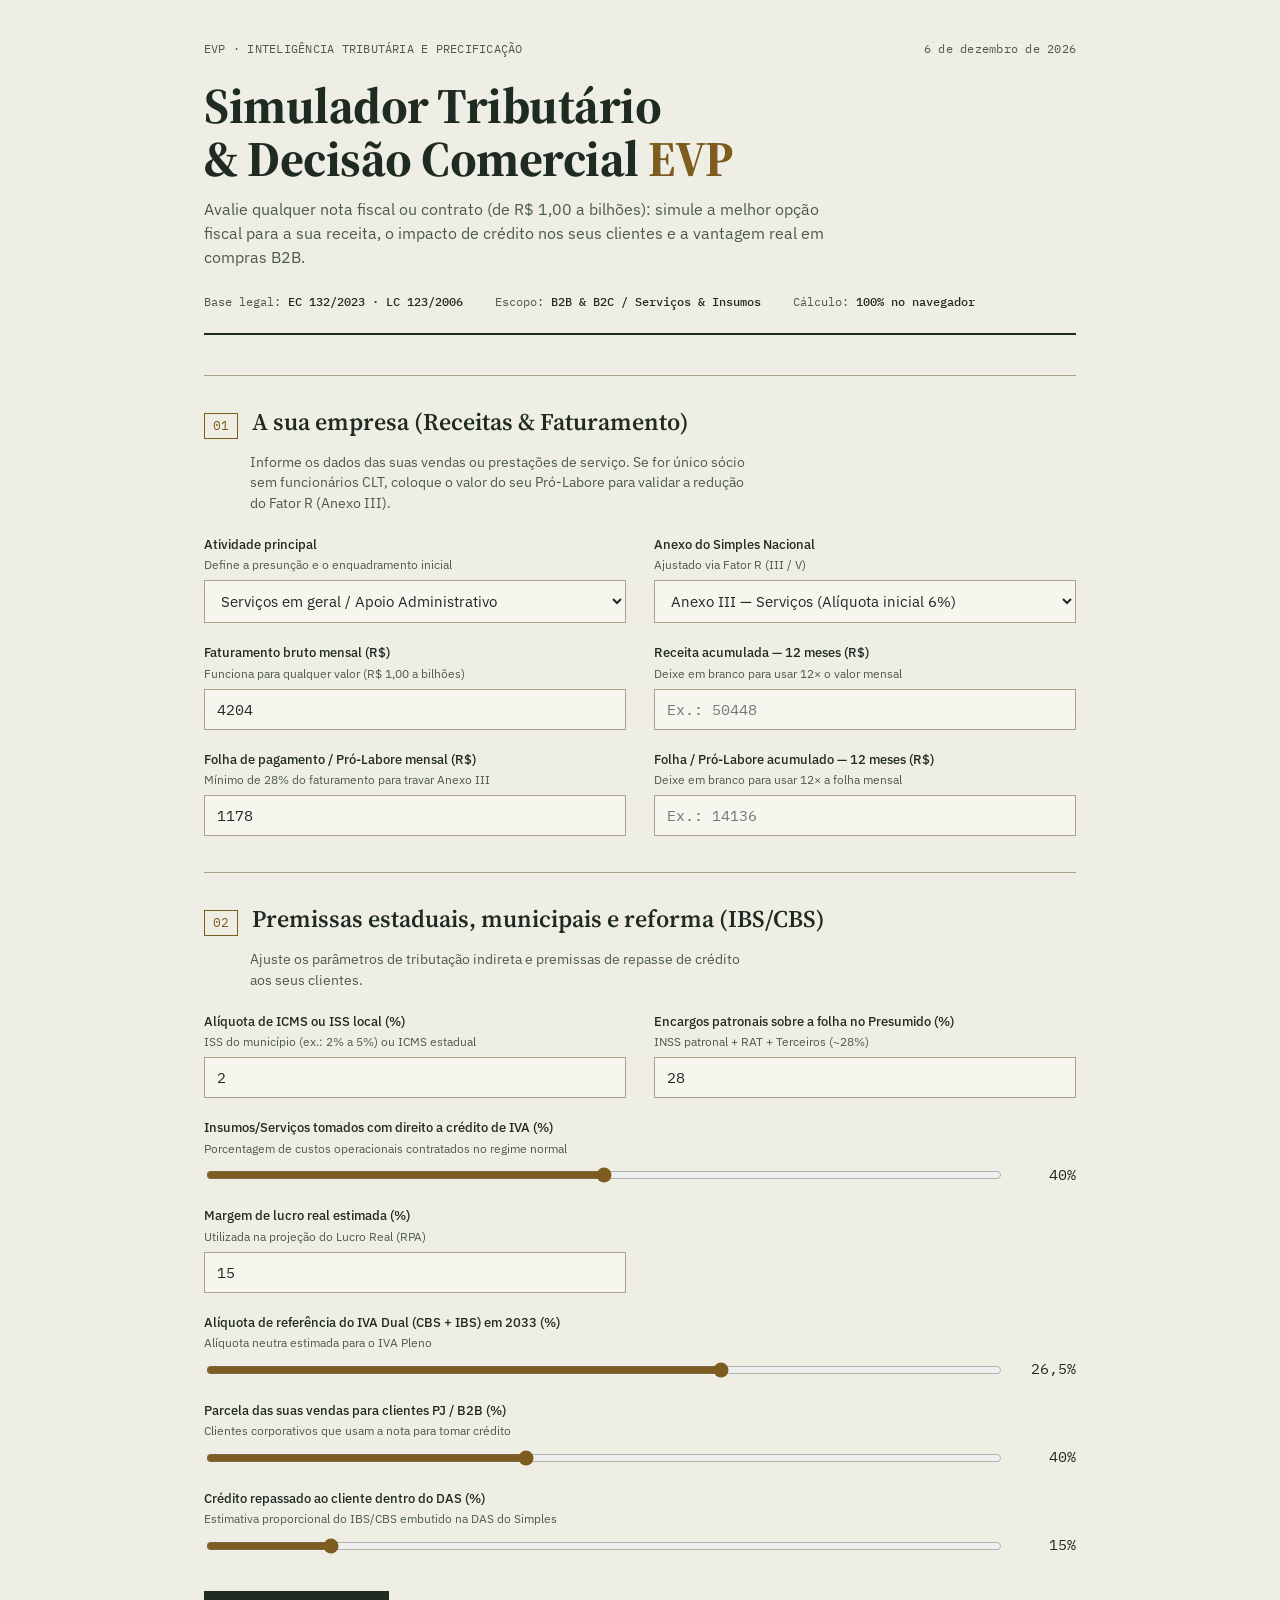
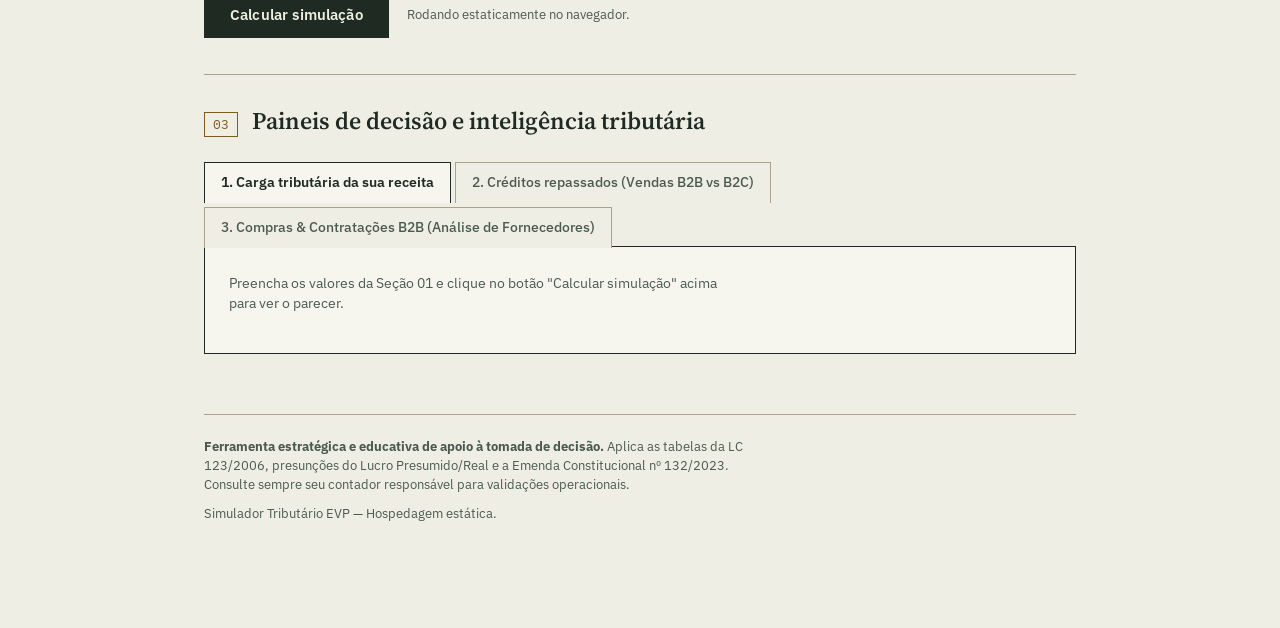
==== commit ddea6e83: "Add files via upload" ====
--- a/index.html
+++ b/index.html
@@ -3,7 +3,7 @@
 <head>
 <meta charset="UTF-8">
 <meta name="viewport" content="width=device-width, initial-scale=1.0">
-<title>Simulador Tributário EVP</title>
+<title>Simulador Tributário & Decisão Comercial EVP</title>
 <link rel="preconnect" href="https://fonts.googleapis.com">
 <link href="https://fonts.googleapis.com/css2?family=Source+Serif+4:opsz,wght@8..60,400;8..60,500;8..60,600;8..60,700&family=IBM+Plex+Sans:wght@400;500;600&family=IBM+Plex+Mono:wght@400;500;600&display=swap" rel="stylesheet">
 <style>
@@ -47,14 +47,13 @@
   }
 
   .wrap{
-    max-width: 900px;
+    max-width: 920px;
     margin: 0 auto;
     padding: 0 24px 96px;
     position: relative;
     z-index: 1;
   }
 
-  /* Header */
   header.doc{
     border-bottom: 2px solid var(--ink);
     padding: 40px 0 22px;
@@ -73,7 +72,7 @@
   h1.title{
     font-family: var(--serif);
     font-weight: 700;
-    font-size: clamp(34px, 5.5vw, 54px);
+    font-size: clamp(32px, 5vw, 50px);
     line-height: 1.05;
     margin: 0 0 12px;
     letter-spacing: -0.01em;
@@ -83,8 +82,8 @@
     color: var(--brass-dark);
   }
   .subtitle{
-    max-width: 60ch;
-    font-size: 16.5px;
+    max-width: 65ch;
+    font-size: 16px;
     color: var(--ink-soft);
     margin: 0;
   }
@@ -99,7 +98,6 @@
   }
   .doc-meta strong{ color: var(--ink); font-weight: 500; }
 
-  /* Sections */
   section.sheet{
     border-top: 1px solid var(--rule-strong);
     padding-top: 28px;
@@ -129,10 +127,9 @@
     font-size: 13.5px;
     color: var(--ink-soft);
     margin: -10px 0 22px 46px;
-    max-width: 56ch;
-  }
-
-  /* Form Grid */
+    max-width: 62ch;
+  }
+
   .grid{
     display:grid;
     grid-template-columns: 1fr 1fr;
@@ -204,8 +201,7 @@
   button.calc:hover{ background: var(--brass-dark); }
   .btn-caption{ font-size: 13px; color: var(--ink-soft); }
 
-  /* Results and Tabs */
-  #results{ display:none; }
+  #results{ display: block; margin-top: 36px; }
 
   .tabs{
     display:flex;
@@ -216,12 +212,12 @@
   .tab-btn{
     font-family: var(--sans);
     font-weight: 500;
-    font-size: 14px;
+    font-size: 13.5px;
     background: var(--paper);
     color: var(--ink-soft);
     border: 1px solid var(--rule-strong);
     border-bottom: none;
-    padding: 10px 18px 12px;
+    padding: 10px 16px 12px;
     cursor: pointer;
     position: relative;
     top: 1px;
@@ -236,7 +232,7 @@
   .tab-panel{
     border: 1px solid var(--ink);
     border-top-color: var(--ink);
-    padding: 26px 24px 6px;
+    padding: 26px 24px 24px;
     background: var(--paper-raised);
   }
   .verdict{
@@ -269,7 +265,6 @@
     color: var(--forest);
     font-weight: 600;
   }
-  .verdict .savings.negative{ color: var(--brick); }
 
   table.compare{
     width: 100%;
@@ -301,7 +296,7 @@
   table.compare td.num, table.compare th.num{ font-family: var(--mono); }
   table.compare tr.best td{ font-weight: 600; color: var(--forest); }
   table.compare tr.best td:first-child::after{
-    content: " ◆ melhor opção";
+    content: " ◆ recomendação";
     font-family: var(--sans);
     font-weight: 400;
     font-size: 11.5px;
@@ -365,14 +360,14 @@
 
   <header class="doc">
     <div class="doc-top">
-      <span>EVP · PLANEJAMENTO TRIBUTÁRIO</span>
+      <span>EVP · INTELIGÊNCIA TRIBUTÁRIA E PRECIFICAÇÃO</span>
       <span id="today"></span>
     </div>
-    <h1 class="title">Simulador<br>Tributário <em>EVP</em></h1>
-    <p class="subtitle">Análise tributária completa: compare o Simples Nacional, Lucro Presumido e Lucro Real, com impacto da Reforma Tributária (IBS/CBS) e simulação de fornecedores de matéria-prima.</p>
+    <h1 class="title">Simulador Tributário<br>&amp; Decisão Comercial <em>EVP</em></h1>
+    <p class="subtitle">Avalie qualquer nota fiscal ou contrato (de R$ 1,00 a bilhões): simule a melhor opção fiscal para a sua receita, o impacto de crédito nos seus clientes e a vantagem real em compras B2B.</p>
     <div class="doc-meta">
-      <span>Base legal: <strong>EC 132/2023 · LC 214/2025</strong></span>
-      <span>Transição: <strong>2026 – 2033</strong></span>
+      <span>Base legal: <strong>EC 132/2023 · LC 123/2006</strong></span>
+      <span>Escopo: <strong>B2B &amp; B2C / Serviços &amp; Insumos</strong></span>
       <span>Cálculo: <strong>100% no navegador</strong></span>
     </div>
   </header>
@@ -380,14 +375,14 @@
   <section class="sheet" id="form-section">
     <div class="sheet-head">
       <span class="sheet-num">01</span>
-      <h2>A empresa</h2>
-    </div>
-    <p class="sheet-note">Informe os valores mensais ou acumulados. Se você é único sócio e não tem funcionários CLT, informe seu Pró-Labore bruto no campo da folha para considerar o Fator R do Anexo III.</p>
+      <h2>A sua empresa (Receitas &amp; Faturamento)</h2>
+    </div>
+    <p class="sheet-note">Informe os dados das suas vendas ou prestações de serviço. Se for único sócio sem funcionários CLT, coloque o valor do seu Pró-Labore para validar a redução do Fator R (Anexo III).</p>
 
     <div class="grid">
       <div class="field">
         <label for="setor">Atividade principal
-          <span class="hint">Define a presunção de lucro e o anexo do Simples</span>
+          <span class="hint">Define a presunção e o enquadramento inicial</span>
         </label>
         <select id="setor">
           <option value="servicos_geral">Serviços em geral / Apoio Administrativo</option>
@@ -399,34 +394,36 @@
 
       <div class="field">
         <label for="anexo">Anexo do Simples Nacional
-          <span class="hint">Ajustado automaticamente via Fator R (III / V)</span>
+          <span class="hint">Ajustado via Fator R (III / V)</span>
         </label>
         <select id="anexo">
           <option value="III">Anexo III — Serviços (Alíquota inicial 6%)</option>
           <option value="V">Anexo V — Serviços (Sem folha / Fator R &lt; 28%)</option>
           <option value="I">Anexo I — Comércio</option>
           <option value="II">Anexo II — Indústria</option>
-          <option value="IV">Anexo IV — Serviços (sem CPP na alíquota)</option>
+          <option value="IV">Anexo IV — Serviços (Sem CPP inclusa)</option>
         </select>
       </div>
 
       <div class="field">
-        <label for="faturamentoMensal">Faturamento bruto mensal médio (R$)</label>
-        <input type="text" inputmode="numeric" id="faturamentoMensal" placeholder="Ex.: 4204" value="4204">
+        <label for="faturamentoMensal">Faturamento bruto mensal (R$)
+          <span class="hint">Funciona para qualquer valor (R$ 1,00 a bilhões)</span>
+        </label>
+        <input type="text" inputmode="numeric" id="faturamentoMensal" value="4204">
       </div>
 
       <div class="field">
-        <label for="rbt12">Receita bruta — últimos 12 meses (R$)
-          <span class="hint">Deixe em branco para calcular 12× o valor mensal</span>
+        <label for="rbt12">Receita acumulada — 12 meses (R$)
+          <span class="hint">Deixe em branco para usar 12× o valor mensal</span>
         </label>
         <input type="text" inputmode="numeric" id="rbt12" placeholder="Ex.: 50448">
       </div>
 
       <div class="field">
-        <label for="folhaMensal">Folha de pagamento / Pró-Labore mensal bruto (R$)
-          <span class="hint">Informe o Pró-Labore (min. 28% da receita) para garantir o Anexo III</span>
-        </label>
-        <input type="text" inputmode="numeric" id="folhaMensal" placeholder="Ex.: 1178" value="1178">
+        <label for="folhaMensal">Folha de pagamento / Pró-Labore mensal (R$)
+          <span class="hint">Mínimo de 28% do faturamento para travar Anexo III</span>
+        </label>
+        <input type="text" inputmode="numeric" id="folhaMensal" value="1178">
       </div>
 
       <div class="field">
@@ -441,28 +438,28 @@
   <section class="sheet" id="assumptions-section">
     <div class="sheet-head">
       <span class="sheet-num">02</span>
-      <h2>Premissas do Lucro Presumido e da Reforma Tributária</h2>
-    </div>
-    <p class="sheet-note">Ajuste as premissas estaduais/municipais e as projeções do IVA Dual (IBS + CBS) para 2033.</p>
+      <h2>Premissas estaduais, municipais e reforma (IBS/CBS)</h2>
+    </div>
+    <p class="sheet-note">Ajuste os parâmetros de tributação indireta e premissas de repasse de crédito aos seus clientes.</p>
 
     <div class="grid">
       <div class="field">
-        <label for="icmsIss">Alíquota de ICMS ou ISS aplicável (%)
-          <span class="hint">ISS do município (ex.: SP ~ 2% a 5%) ou ICMS estadual</span>
+        <label for="icmsIss">Alíquota de ICMS ou ISS local (%)
+          <span class="hint">ISS do município (ex.: 2% a 5%) ou ICMS estadual</span>
         </label>
         <input type="text" inputmode="decimal" id="icmsIss" value="2">
       </div>
 
       <div class="field">
         <label for="encargosFolha">Encargos patronais sobre a folha no Presumido (%)
-          <span class="hint">INSS patronal + RAT + Terceiros (aprox. 28%)</span>
+          <span class="hint">INSS patronal + RAT + Terceiros (~28%)</span>
         </label>
         <input type="text" inputmode="decimal" id="encargosFolha" value="28">
       </div>
 
       <div class="field span2">
-        <label for="creditoPct">Parcela das compras/insumos com direito a crédito (%)
-          <span class="hint">Compras de insumos, matérias-primas ou serviços de fornecedores do regime normal</span>
+        <label for="creditoPct">Insumos/Serviços tomados com direito a crédito de IVA (%)
+          <span class="hint">Porcentagem de custos operacionais contratados no regime normal</span>
         </label>
         <div class="range-row">
           <input type="range" id="creditoPct" min="0" max="80" value="40">
@@ -472,14 +469,14 @@
 
       <div class="field">
         <label for="margemReal">Margem de lucro real estimada (%)
-          <span class="hint">Necessária para apuração no Lucro Real (RPA)</span>
+          <span class="hint">Utilizada na projeção do Lucro Real (RPA)</span>
         </label>
         <input type="text" inputmode="decimal" id="margemReal" value="15">
       </div>
 
       <div class="field span2">
-        <label for="ivaRate">Alíquota de referência do IVA Dual (CBS + IBS) em regime pleno (%)
-          <span class="hint">Estimativa do IVA neutro para 2033</span>
+        <label for="ivaRate">Alíquota de referência do IVA Dual (CBS + IBS) em 2033 (%)
+          <span class="hint">Alíquota neutra estimada para o IVA Pleno</span>
         </label>
         <div class="range-row">
           <input type="range" id="ivaRate" min="20" max="30" step="0.1" value="26.5">
@@ -488,8 +485,8 @@
       </div>
 
       <div class="field span2">
-        <label for="pctB2B">Parcela das suas vendas/prestações para clientes PJ (%)
-          <span class="hint">Clientes do regime normal que se apropriam do crédito da sua nota</span>
+        <label for="pctB2B">Parcela das suas vendas para clientes PJ / B2B (%)
+          <span class="hint">Clientes corporativos que usam a nota para tomar crédito</span>
         </label>
         <div class="range-row">
           <input type="range" id="pctB2B" min="0" max="100" value="40">
@@ -498,8 +495,8 @@
       </div>
 
       <div class="field span2">
-        <label for="repasseSimples">Quanto da sua alíquota do DAS o cliente PJ aproveita como crédito (%)
-          <span class="hint">Estimativa do repasse proporcional de IBS/CBS dentro do DAS do Simples</span>
+        <label for="repasseSimples">Crédito repassado ao cliente dentro do DAS (%)
+          <span class="hint">Estimativa proporcional do IBS/CBS embutido na DAS do Simples</span>
         </label>
         <div class="range-row">
           <input type="range" id="repasseSimples" min="0" max="100" value="15">
@@ -510,130 +507,136 @@
 
     <div class="btn-row">
       <button class="calc" id="calcBtn">Calcular simulação</button>
-      <span class="btn-caption">Nada é enviado a servidor algum — o cálculo roda 100% no seu navegador.</span>
+      <span class="btn-caption">Rodando estaticamente no navegador.</span>
     </div>
   </section>
 
   <section class="sheet" id="results">
     <div class="sheet-head">
       <span class="sheet-num">03</span>
-      <h2>Resultado da simulação</h2>
+      <h2>Paineis de decisão e inteligência tributária</h2>
     </div>
 
     <div class="tabs" role="tablist">
-      <button class="tab-btn active" id="tabBtnCarga" role="tab" aria-selected="true">Carga tributária</button>
-      <button class="tab-btn" id="tabBtnCredito" role="tab" aria-selected="false">Créditos repassados ao cliente</button>
-      <button class="tab-btn" id="tabBtnMateriaPrima" role="tab" aria-selected="false">Análise de Fornecedores / Matéria-Prima</button>
-    </div>
-
-    <!-- Painel 1: Carga Tributária -->
+      <button class="tab-btn active" id="tabBtnCarga" role="tab" aria-selected="true">1. Carga tributária da sua receita</button>
+      <button class="tab-btn" id="tabBtnCredito" role="tab" aria-selected="false">2. Créditos repassados (Vendas B2B vs B2C)</button>
+      <button class="tab-btn" id="tabBtnMateriaPrima" role="tab" aria-selected="false">3. Compras &amp; Contratações B2B (Análise de Fornecedores)</button>
+    </div>
+
+    <!-- Painel 1: Carga da Empresa -->
     <div class="tab-panel" id="panelCarga">
-      <div class="verdict" id="verdict" aria-live="polite"></div>
-
-      <table class="compare" id="compareTable">
-        <caption>Carga tributária mensal estimada, por regime</caption>
-        <thead>
-          <tr>
-            <th>Regime Tributário</th>
-            <th class="num">Carga Mensal (R$)</th>
-            <th class="num">Alíquota Efetiva (%)</th>
-          </tr>
-        </thead>
-        <tbody id="compareBody"></tbody>
-      </table>
-
-      <details class="breakdown" id="bkSimples">
-        <summary>Ver como o Simples Nacional foi calculado</summary>
-        <div id="bkSimplesBody"></div>
-      </details>
-
-      <details class="breakdown" id="bkPresumido">
-        <summary>Ver como o Lucro Presumido foi calculado</summary>
-        <div id="bkPresumidoBody"></div>
-      </details>
-
-      <details class="breakdown" id="bkRPA">
-        <summary>Ver como o Lucro Real (RPA) foi calculado</summary>
-        <div id="bkRPABody"></div>
-      </details>
-
-      <details class="breakdown" id="bkReforma">
-        <summary>Ver como a projeção com IVA pleno foi calculada</summary>
-        <div id="bkReformaBody"></div>
-      </details>
-
-      <p class="reform-note">A transição vale para todos até 2033. Empresas do Simples decidem em setembro/2026 se querem migrar para 2027, e — a partir de 2027 — podem apurar o IBS/CBS "por fora" do DAS para repassar 100% de crédito aos clientes sem sair do Simples Nacional.</p>
-    </div>
-
-    <!-- Painel 2: Créditos Repassados -->
+      <div id="cargaContentHolder">
+        <p class="sheet-note" style="margin: 0 0 16px;">Preencha os valores da Seção 01 e clique no botão "Calcular simulação" acima para ver o parecer.</p>
+      </div>
+      <div id="cargaResultsDynamic" style="display:none;">
+        <div class="verdict" id="verdict" aria-live="polite"></div>
+
+        <table class="compare" id="compareTable">
+          <caption>Comparativo mensal de imposto sobre vendas e serviços</caption>
+          <thead>
+            <tr>
+              <th>Regime Tributário</th>
+              <th class="num">Carga Mensal (R$)</th>
+              <th class="num">Alíquota Efetiva (%)</th>
+            </tr>
+          </thead>
+          <tbody id="compareBody"></tbody>
+        </table>
+
+        <details class="breakdown" id="bkSimples">
+          <summary>Detalhamento do Simples Nacional</summary>
+          <div id="bkSimplesBody"></div>
+        </details>
+
+        <details class="breakdown" id="bkPresumido">
+          <summary>Detalhamento do Lucro Presumido</summary>
+          <div id="bkPresumidoBody"></div>
+        </details>
+
+        <details class="breakdown" id="bkRPA">
+          <summary>Detalhamento do Lucro Real (RPA)</summary>
+          <div id="bkRPABody"></div>
+        </details>
+
+        <details class="breakdown" id="bkReforma">
+          <summary>Detalhamento da Projeção IVA Pleno (2033)</summary>
+          <div id="bkReformaBody"></div>
+        </details>
+      </div>
+    </div>
+
+    <!-- Painel 2: Crédito Repassado -->
     <div class="tab-panel" id="panelCredito" hidden>
-      <div class="verdict" id="verdictCredito" aria-live="polite"></div>
-
-      <table class="compare" id="creditTable">
-        <caption>Crédito tributário mensal gerado nas suas vendas, por regime</caption>
-        <thead>
-          <tr>
-            <th>Regime</th>
-            <th class="num">Crédito tomado nas compras</th>
-            <th class="num">Crédito repassado ao seu cliente PJ</th>
-          </tr>
-        </thead>
-        <tbody id="creditBody"></tbody>
-      </table>
-
-      <details class="breakdown" id="bkCredito" open>
-        <summary>Como esses números foram calculados</summary>
-        <div id="bkCreditoBody"></div>
-      </details>
-
-      <p class="reform-note">"Crédito repassado" é o valor que o seu cliente PJ do regime normal utiliza para abater do imposto dele ao comprar de você. Quanto maior esse crédito, mais atrativa fica a sua nota fiscal comercialmente.</p>
-    </div>
-
-    <!-- Painel 3: Matéria-Prima e Fornecedores -->
+      <div id="creditoContentHolder">
+        <p class="sheet-note" style="margin: 0 0 16px;">Calcule a simulação no botão principal para ver a análise de repasse de créditos aos seus clientes.</p>
+      </div>
+      <div id="creditoResultsDynamic" style="display:none;">
+        <div class="verdict" id="verdictCredito" aria-live="polite"></div>
+
+        <table class="compare" id="creditTable">
+          <caption>Crédito tributário mensal gerado nas suas vendas</caption>
+          <thead>
+            <tr>
+              <th>Regime</th>
+              <th class="num">Crédito tomado nas compras</th>
+              <th class="num">Crédito repassado ao seu cliente PJ</th>
+            </tr>
+          </thead>
+          <tbody id="creditBody"></tbody>
+        </table>
+
+        <details class="breakdown" id="bkCredito" open>
+          <summary>Memória de Cálculo do Repasse</summary>
+          <div id="bkCreditoBody"></div>
+        </details>
+      </div>
+    </div>
+
+    <!-- Painel 3: Compras & Contratações (INDEPENDENTE) -->
     <div class="tab-panel" id="panelMateriaPrima" hidden>
-      <p class="sheet-note" style="margin:0 0 20px;">Use esta aba para calcular o **custo líquido real de comprar matéria-prima/insumos** de diferentes fornecedores. O simulador calcula quanto de crédito tributário retorna para o seu caixa e qual desconto um fornecedor do Simples precisa dar para compensar a perda de crédito.</p>
+      <p class="sheet-note" style="margin:0 0 20px;">Utilize este módulo a qualquer momento para analisar **qualquer compra ou serviço contratado pela sua empresa** (softwares, consultorias, insumos, fretes ou máquinas). Descubra o custo líquido real e quanto de desconto pedir a fornecedores do Simples 100% DAS.</p>
 
       <div class="grid">
         <div class="field span2">
-          <label for="valorMP">Valor de tabela da compra de matéria-prima / insumos (R$)
-            <span class="hint">Considere o mesmo valor bruto para comparar a recuperação de crédito</span>
+          <label for="valorMP">Valor nominal do contrato / compra / serviço (R$)
+            <span class="hint">Funciona para qualquer valor de aquisição (R$ 1,00 a bilhões)</span>
           </label>
           <input type="text" inputmode="numeric" id="valorMP" value="50000">
         </div>
 
         <div class="field">
           <label for="suaEmpresaRegime">Sua empresa opera em qual regime?
-            <span class="hint">Define se o crédito de IVA abata o seu imposto</span>
+            <span class="hint">Define se você consegue utilizar o crédito para abater impostos</span>
           </label>
           <select id="suaEmpresaRegime">
-            <option value="normal">Regime Normal (Lucro Real / Presumido / IVA Pleno)</option>
+            <option value="normal">Regime Normal (Lucro Real / Presumido / IVA Dual)</option>
             <option value="simples">Simples Nacional (100% DAS)</option>
           </select>
         </div>
 
         <div class="field">
-          <label for="repasseMPFornecedor">Se o fornecedor for do Simples 100% DAS, quanto de IVA ele repassa no DAS? (%)
-            <span class="hint">Estimativa do crédito parcial repassado (padrão: ~3%)</span>
+          <label for="repasseMPFornecedor">Se o fornecedor for do Simples 100% DAS, quanto ele repassa de crédito? (%)
+            <span class="hint">Repasse estimado no DAS (Padrão: ~3%)</span>
           </label>
           <input type="text" inputmode="decimal" id="repasseMPFornecedor" value="3.0">
         </div>
       </div>
 
       <div class="btn-row">
-        <button class="calc" id="calcMPBtn">Simular custo líquido do fornecedor</button>
+        <button class="calc" id="calcMPBtn">Simular custo líquido do contrato/fornecedor</button>
       </div>
 
       <div id="mpResults" style="display:none; margin-top:28px;">
         <div class="verdict" id="verdictMP" aria-live="polite"></div>
 
         <table class="compare" id="mpTable">
-          <caption>Comparativo de custo líquido do insumo/matéria-prima</caption>
+          <caption>Comparativo de custo líquido real da contratação/aquisição</caption>
           <thead>
             <tr>
-              <th>Perfil do Fornecedor de Matéria-Prima</th>
+              <th>Perfil do Fornecedor / Prestador</th>
               <th class="num">Crédito Recuperado (R$)</th>
               <th class="num">Custo Líquido Real (R$)</th>
-              <th class="num">Desconto Exigido p/ Empate</th>
+              <th class="num">Desconto Exigido p/ Igualar</th>
             </tr>
           </thead>
           <tbody id="mpBody"></tbody>
@@ -643,8 +646,8 @@
   </section>
 
   <footer>
-    <p><strong>Isto é uma estimativa educacional e estratégica, não uma orientação tributária definitiva.</strong> O simulador utiliza as tabelas da LC 123/2006, as regras de presunção do Lucro Presumido e a projeção do IVA Dual da EC 132/2023. Confirme sempre os enquadramentos fiscais específicos com seu contador.</p>
-    <p>Simulador Tributário EVP — Ferramenta estática hospedada no GitHub Pages.</p>
+    <p><strong>Ferramenta estratégica e educativa de apoio à tomada de decisão.</strong> Aplica as tabelas da LC 123/2006, presunções do Lucro Presumido/Real e a Emenda Constitucional nº 132/2023. Consulte sempre seu contador responsável para validações operacionais.</p>
+    <p>Simulador Tributário EVP — Hospedagem estática.</p>
   </footer>
 
 </div>
@@ -664,7 +667,6 @@
     return isNaN(n) ? 0 : n;
   };
 
-  // Tabelas do Simples Nacional (LC 123/2006)
   const TABLES = {
     I:   [[180000,0.040,0],[360000,0.073,5940],[720000,0.095,13860],[1800000,0.107,22500],[3600000,0.143,87300],[4800000,0.190,378000]],
     II:  [[180000,0.045,0],[360000,0.078,5940],[720000,0.100,13860],[1800000,0.112,22500],[3600000,0.147,85500],[4800000,0.300,720000]],
@@ -712,7 +714,6 @@
     const baseCSLL = faturamentoMensal * presCSLL;
 
     const irpj = baseIRPJ * 0.15;
-    // Adicional de IRPJ (10%) incide APENAS sobre a parcela da base mensal que exceder R$ 20.000,00
     const adicional = Math.max(0, baseIRPJ - 20000) * 0.10;
     const csll = baseCSLL * 0.09;
     const pis = faturamentoMensal * 0.0065;
@@ -789,7 +790,6 @@
     };
   }
 
-  // UI Controls
   const setorSel = $('setor');
   const anexoSel = $('anexo');
 
@@ -827,7 +827,6 @@
   tabBtnCredito.addEventListener('click', () => showTab('credito'));
   tabBtnMateriaPrima.addEventListener('click', () => showTab('mp'));
 
-  // Cálculo Principal
   $('calcBtn').addEventListener('click', () => {
     const setor = setorSel.value;
     let anexo = anexoSel.value;
@@ -859,7 +858,7 @@
     const reforma = calcReforma(faturamentoMensal, folhaMensal, encargosFolhaPct, rpa, creditoPctVal, ivaRateVal);
 
     const rows = [
-      { label: `Simples Nacional (Anexo ${simples.anexoUsado})${simples.acimaDoTeto ? ' ⚠ acima do teto' : (simples.acimaDoSublimite ? ' ⚠ acima do sublimite' : '')}`, total: simples.total, aliq: simples.aliqEfetiva },
+      { label: `Simples Nacional (Anexo ${simples.anexoUsado})${simples.acimaDoTeto ? ' ⚠ Excede Teto' : (simples.acimaDoSublimite ? ' ⚠ Excede Sublimite' : '')}`, total: simples.total, aliq: simples.aliqEfetiva },
       { label: 'Lucro Presumido', total: presumido.total, aliq: presumido.total / faturamentoMensal },
       { label: 'Lucro Real (RPA)', total: rpa.total, aliq: rpa.total / faturamentoMensal },
     ];
@@ -885,40 +884,38 @@
 
     let tetoWarning = '';
     if (simples.acimaDoTeto) {
-      tetoWarning = `<div class="reform-note" style="border-left-color:var(--brick); margin:0 0 22px;"><strong>Atenção:</strong> A receita bruta acumulada (${fmtBRL(rbt12)}) ultrapassa o teto do Simples Nacional (R$ 4,8 Mi). A empresa deve ser excluída do regime.</div>`;
+      tetoWarning = `<div class="reform-note" style="border-left-color:var(--brick); margin:0 0 22px;"><strong>Alerta de Exclusão:</strong> A receita acumulada (${fmtBRL(rbt12)}) supera o teto de R$ 4,8 Mi do Simples Nacional. O regime torna-se vedado.</div>`;
     } else if (simples.acimaDoSublimite) {
-      tetoWarning = `<div class="reform-note" style="border-left-color:var(--brass-dark); margin:0 0 22px;"><strong>Atenção ao Sublimite:</strong> A receita acumulada (${fmtBRL(rbt12)}) ultrapassou R$ 3,6 Mi. O ICMS/ISS deve ser recolhido "por fora" do DAS no regime normal.</div>`;
+      tetoWarning = `<div class="reform-note" style="border-left-color:var(--brass-dark); margin:0 0 22px;"><strong>Alerta de Sublimite:</strong> A receita acumulada (${fmtBRL(rbt12)}) ultrapassou R$ 3,6 Mi. ICMS/ISS devem ser apurados no regime normal.</div>`;
     }
 
     verdict.innerHTML = `
       ${tetoWarning}
-      <h3>Hoje, o ${cheaper} é a opção mais econômica</h3>
-      <p>Economia mensal estimada frente à segunda melhor opção: <span class="savings">${fmtBRL(diff)}</span> (${fmtBRL(diff*12)}/ano).</p>
-      <p>Manter o Pró-Labore alinhado ao Fator R (mínimo de 28% da receita bruta) garante o enquadramento no Anexo III, proporcionando a menor alíquota do Simples Nacional.</p>
+      <h3>Decisão Recomendada: ${cheaper}</h3>
+      <p>Economia mensal estimada sobre a segunda melhor opção: <span class="savings">${fmtBRL(diff)}</span> (${fmtBRL(diff*12)}/ano).</p>
+      <p>Manter o Pró-Labore em pelo menos 28% do faturamento garante a manutenção no Anexo III, proporcionando a menor carga tributária e distribuição de lucros isenta na PF.</p>
     `;
 
-    // Breakdowns
     $('bkSimplesBody').innerHTML = `
-      <div class="bk-row"><span>Anexo utilizado</span><span>${simples.anexoUsado}${simples.fatorR!==null ? ' (Fator R: '+fmtPct(simples.fatorR*100)+')' : ''}</span></div>
-      <div class="bk-row"><span>Alíquota nominal da faixa</span><span>${fmtPct(simples.aliqNominal*100)}</span></div>
-      <div class="bk-row"><span>Parcela a deduzir (anual)</span><span>${fmtBRL(simples.deduz)}</span></div>
+      <div class="bk-row"><span>Anexo efetivo</span><span>${simples.anexoUsado}${simples.fatorR!==null ? ' (Fator R: '+fmtPct(simples.fatorR*100)+')' : ''}</span></div>
+      <div class="bk-row"><span>Alíquota nominal</span><span>${fmtPct(simples.aliqNominal*100)}</span></div>
+      <div class="bk-row"><span>Dedução anual</span><span>${fmtBRL(simples.deduz)}</span></div>
       <div class="bk-row"><span>Alíquota efetiva apurada</span><span>${fmtPct(simples.aliqEfetiva*100)}</span></div>
-      <div class="bk-row"><span>Total mensal (DAS)</span><span>${fmtBRL(simples.total)}</span></div>
+      <div class="bk-row"><span>Imposto mensal (DAS)</span><span>${fmtBRL(simples.total)}</span></div>
     `;
 
     $('bkPresumidoBody').innerHTML = `
-      <div class="bk-row"><span>Base de presunção — IRPJ (${fmtPct(presumido.presIRPJ*100)})</span><span>${fmtBRL(faturamentoMensal * presumido.presIRPJ)}</span></div>
-      <div class="bk-row"><span>IRPJ (15% da base)</span><span>${fmtBRL(presumido.irpj)}</span></div>
-      <div class="bk-row"><span>Adicional de IRPJ (10% sobre excedente de R$ 20 mil)</span><span>${fmtBRL(presumido.adicional)}</span></div>
+      <div class="bk-row"><span>Base IRPJ (${fmtPct(presumido.presIRPJ*100)})</span><span>${fmtBRL(faturamentoMensal * presumido.presIRPJ)}</span></div>
+      <div class="bk-row"><span>IRPJ (15%) + Adicional (10% sobre excedente de 20k)</span><span>${fmtBRL(presumido.irpj + presumido.adicional)}</span></div>
       <div class="bk-row"><span>CSLL (${fmtPct(presumido.presCSLL*100)} de base / 9%)</span><span>${fmtBRL(presumido.csll)}</span></div>
       <div class="bk-row"><span>PIS (0,65%) + COFINS (3,00%)</span><span>${fmtBRL(presumido.pis + presumido.cofins)}</span></div>
-      <div class="bk-row"><span>${presumido.servico ? 'ISS' : 'ICMS'} estimado</span><span>${fmtBRL(presumido.icmsIss)}</span></div>
-      <div class="bk-row"><span>CPP sobre folha / pró-labore</span><span>${fmtBRL(presumido.cpp)}</span></div>
+      <div class="bk-row"><span>${presumido.servico ? 'ISS' : 'ICMS'} municipal/estadual</span><span>${fmtBRL(presumido.icmsIss)}</span></div>
+      <div class="bk-row"><span>CPP patronal sobre folha</span><span>${fmtBRL(presumido.cpp)}</span></div>
       <div class="bk-row"><span>Total mensal</span><span>${fmtBRL(presumido.total)}</span></div>
     `;
 
     $('bkRPABody').innerHTML = `
-      <div class="bk-row"><span>Base de lucro real (${fmtPct(rpa.margem*100)} de margem)</span><span>${fmtBRL(rpa.baseLucro)}</span></div>
+      <div class="bk-row"><span>Base Real (${fmtPct(rpa.margem*100)} de margem)</span><span>${fmtBRL(rpa.baseLucro)}</span></div>
       <div class="bk-row"><span>IRPJ (15%) + Adicional (10%)</span><span>${fmtBRL(rpa.irpj + rpa.adicional)}</span></div>
       <div class="bk-row"><span>CSLL (9%)</span><span>${fmtBRL(rpa.csll)}</span></div>
       <div class="bk-row"><span>PIS + COFINS líquidos do crédito</span><span>${fmtBRL(rpa.pis + rpa.cofins)}</span></div>
@@ -928,13 +925,12 @@
 
     $('bkReformaBody').innerHTML = `
       <div class="bk-row"><span>Débito de IBS/CBS (${ivaRateVal}%)</span><span>${fmtBRL(reforma.debito)}</span></div>
-      <div class="bk-row"><span>Crédito sobre insumos</span><span>-${fmtBRL(reforma.credito)}</span></div>
-      <div class="bk-row"><span>IBS/CBS líquido</span><span>${fmtBRL(reforma.ivaLiquido)}</span></div>
-      <div class="bk-row"><span>IRPJ + CSLL + CPP</span><span>${fmtBRL(reforma.irpj + reforma.adicional + reforma.csll + reforma.cpp)}</span></div>
+      <div class="bk-row"><span>Crédito sobre insumos/contratações</span><span>-${fmtBRL(reforma.credito)}</span></div>
+      <div class="bk-row"><span>IBS/CBS líquido a recolher</span><span>${fmtBRL(reforma.ivaLiquido)}</span></div>
+      <div class="bk-row"><span>IRPJ + CSLL + CPP patronal</span><span>${fmtBRL(reforma.irpj + reforma.adicional + reforma.csll + reforma.cpp)}</span></div>
       <div class="bk-row"><span>Total mensal projetado (2033)</span><span>${fmtBRL(reforma.total)}</span></div>
     `;
 
-    // Créditos Repassados
     const cred = calcCreditos(setor, faturamentoMensal, comprasComCredito, icmsIssPct, simples, presumido, rpa, reforma, parseFloat(pctB2B.value), parseFloat(repasseSimples.value), ivaRateVal);
     const creditBody = $('creditBody');
     creditBody.innerHTML = '';
@@ -951,22 +947,25 @@
     });
 
     $('verdictCredito').innerHTML = `
-      <h3>Repasse de Créditos Tributários na Nota Fiscal</h3>
-      <p>No ${cheaper}, seus clientes PJ aproveitam cerca de <span class="savings">${fmtBRL(cred.repassadoSimples)}</span>/mês em crédito sobre o que compram de você.</p>
-      <p>Em 2027, caso algum cliente PJ solicite $100\%$ do crédito de IVA, você poderá optar pelo recolhimento do IBS/CBS "por fora" do DAS, elevando o repasse para <span class="savings">${fmtBRL(cred.repassadoReforma)}</span> sem perder o enquadramento no Simples Nacional.</p>
+      <h3>Repasse de Crédito ao seu Cliente B2B</h3>
+      <p>No ${cheaper}, seus clientes PJ aproveitam cerca de <span class="savings">${fmtBRL(cred.repassadoSimples)}</span>/mês em créditos de imposto.</p>
+      <p>Se a partir de 2027 um cliente B2B exigir repasse de 100% do IVA, você poderá optar pelo **Simples Híbrido** (recolher IBS/CBS por fora da DAS), elevando o repasse para <span class="savings">${fmtBRL(cred.repassadoReforma)}</span> sem perder o Simples Nacional na empresa.</p>
     `;
 
     $('bkCreditoBody').innerHTML = `
-      <div class="bk-row"><span>Insumos com direito a crédito</span><span>${fmtBRL(comprasComCredito)}</span></div>
-      <div class="bk-row"><span>Parcela de vendas para clientes PJ</span><span>${pctB2B.value}%</span></div>
+      <div class="bk-row"><span>Volume de aquisições com crédito</span><span>${fmtBRL(comprasComCredito)}</span></div>
+      <div class="bk-row"><span>Proporção de vendas para clientes PJ</span><span>${pctB2B.value}%</span></div>
     `;
 
-    $('results').style.display = 'block';
+    $('cargaContentHolder').style.display = 'none';
+    $('cargaResultsDynamic').style.display = 'block';
+    $('creditoContentHolder').style.display = 'none';
+    $('creditoResultsDynamic').style.display = 'block';
+
     showTab('carga');
     $('results').scrollIntoView({ behavior:'smooth', block:'start' });
   });
 
-  // Cálculo da Aba de Matéria-Prima
   $('calcMPBtn').addEventListener('click', () => {
     const valorMP = parseNum($('valorMP').value) || 0;
     const suaEmpresaRegime = $('suaEmpresaRegime').value;
@@ -974,7 +973,7 @@
     const ivaRateVal = parseFloat(ivaRate.value) || 26.5;
 
     if (valorMP <= 0) {
-      alert('Informe o valor da compra de matéria-prima.');
+      alert('Informe o valor da compra ou contrato.');
       return;
     }
 
@@ -984,15 +983,15 @@
 
     if (suaEmpresaRegime === 'simples') {
       verdictMP.innerHTML = `
-        <h3>No Simples Nacional (100% DAS), o crédito não abate seu imposto</h3>
-        <p>Como a sua empresa recolhe o imposto unificado via DAS, você não toma crédito direto de IBS/CBS sobre a matéria-prima comprada. O custo líquido da compra é o valor de tabela: <span class="savings">${fmtBRL(valorMP)}</span>.</p>
-        <p>Nesta condição, você deve negociar o menor preço de tabela, prazos e qualidade, independentemente do regime do fornecedor.</p>
+        <h3>No Simples Nacional (100% DAS), aquisições não geram crédito direto</h3>
+        <p>Como a sua empresa recolhe via DAS unificada, o tributo das notas de compras e serviços contratados não abatem o seu imposto. O custo líquido é o valor bruto de tabela: <span class="savings">${fmtBRL(valorMP)}</span>.</p>
+        <p>Nesta condição, busque sempre o **menor preço nominal de tabela**, prazo de pagamento e qualidade, independente do regime fiscal do prestador/fornecedor.</p>
       `;
 
       [
-        { nome: 'Fornecedor A (Lucro Real / Presumido)', credito: 0, custo: valorMP, desc: 0 },
-        { nome: 'Fornecedor B (Simples Híbrido - IVA por fora)', credito: 0, custo: valorMP, desc: 0 },
-        { nome: 'Fornecedor C (Simples 100% DAS)', credito: 0, custo: valorMP, desc: 0 },
+        { nome: 'Fornecedor/Prestador A (Lucro Real / Presumido)', credito: 0, custo: valorMP, desc: 0 },
+        { nome: 'Fornecedor/Prestador B (Simples Híbrido - IVA por fora)', credito: 0, custo: valorMP, desc: 0 },
+        { nome: 'Fornecedor/Prestador C (Simples 100% DAS)', credito: 0, custo: valorMP, desc: 0 },
       ].forEach(r => {
         const tr = document.createElement('tr');
         tr.innerHTML = `<td>${r.nome}</td><td class="num">${fmtBRL(r.credito)}</td><td class="num">${fmtBRL(r.custo)}</td><td class="num">${fmtBRL(r.desc)}</td>`;
@@ -1008,15 +1007,15 @@
       const descontoExigido = custoSimplesDAS - custoRegimeNormal;
 
       verdictMP.innerHTML = `
-        <h3>Matéria-Prima: Comparativo de Caixa e Crédito de IVA</h3>
-        <p>Ao comprar R$ ${fmtBRL(valorMP)} em insumos de um fornecedor do <strong>Regime Normal ou Simples Híbrido</strong>, o seu caixa recupera <span class="savings">${fmtBRL(credCheio)}</span> em créditos de IVA (26,5%), deixando o custo líquido real em <span class="savings">${fmtBRL(custoRegimeNormal)}</span>.</p>
-        <p>Se comprar de um <strong>Fornecedor do Simples 100% DAS</strong>, você só recupera <span class="savings">${fmtBRL(credSimples)}</span> em crédito. Para o contrato valer a pena, o fornecedor do Simples precisa conceder um <strong>desconto de ${fmtBRL(descontoExigido)} (${fmtPct(descontoExigido/valorMP*100)})</strong> no preço da matéria-prima ou optar por apurar o IVA por fora do DAS.</p>
+        <h3>Análise do Custo Líquido do Contrato / Aquisição</h3>
+        <p>Ao contratar R$ ${fmtBRL(valorMP)} de um fornecedor do **Regime Normal ou Simples Híbrido**, seu caixa recupera <span class="savings">${fmtBRL(credCheio)}</span> em crédito de IVA (26,5%), deixando o custo líquido real em <span class="savings">${fmtBRL(custoRegimeNormal)}</span>.</p>
+        <p>Se contratar de um **Fornecedor do Simples 100% DAS**, você só recupera <span class="savings">${fmtBRL(credSimples)}</span> de crédito. Para compensar a perda no caixa, o fornecedor deve dar um **desconto de ${fmtBRL(descontoExigido)} (${fmtPct(descontoExigido/valorMP*100)})** no valor do contrato ou emitir o IVA por fora do DAS.</p>
       `;
 
       const rowsMP = [
-        { nome: 'Fornecedor A (Lucro Real / Presumido)', credito: credCheio, custo: custoRegimeNormal, desc: 0, best: true },
-        { nome: 'Fornecedor B (Simples Híbrido - IVA por fora)', credito: credCheio, custo: custoRegimeNormal, desc: 0, best: true },
-        { nome: 'Fornecedor C (Simples 100% DAS)', credito: credSimples, custo: custoSimplesDAS, desc: descontoExigido, best: false },
+        { nome: 'Fornecedor/Prestador A (Lucro Real / Presumido)', credito: credCheio, custo: custoRegimeNormal, desc: 0, best: true },
+        { nome: 'Fornecedor/Prestador B (Simples Híbrido - IVA por fora)', credito: credCheio, custo: custoRegimeNormal, desc: 0, best: true },
+        { nome: 'Fornecedor/Prestador C (Simples 100% DAS)', credito: credSimples, custo: custoSimplesDAS, desc: descontoExigido, best: false },
       ];
 
       rowsMP.forEach(r => {
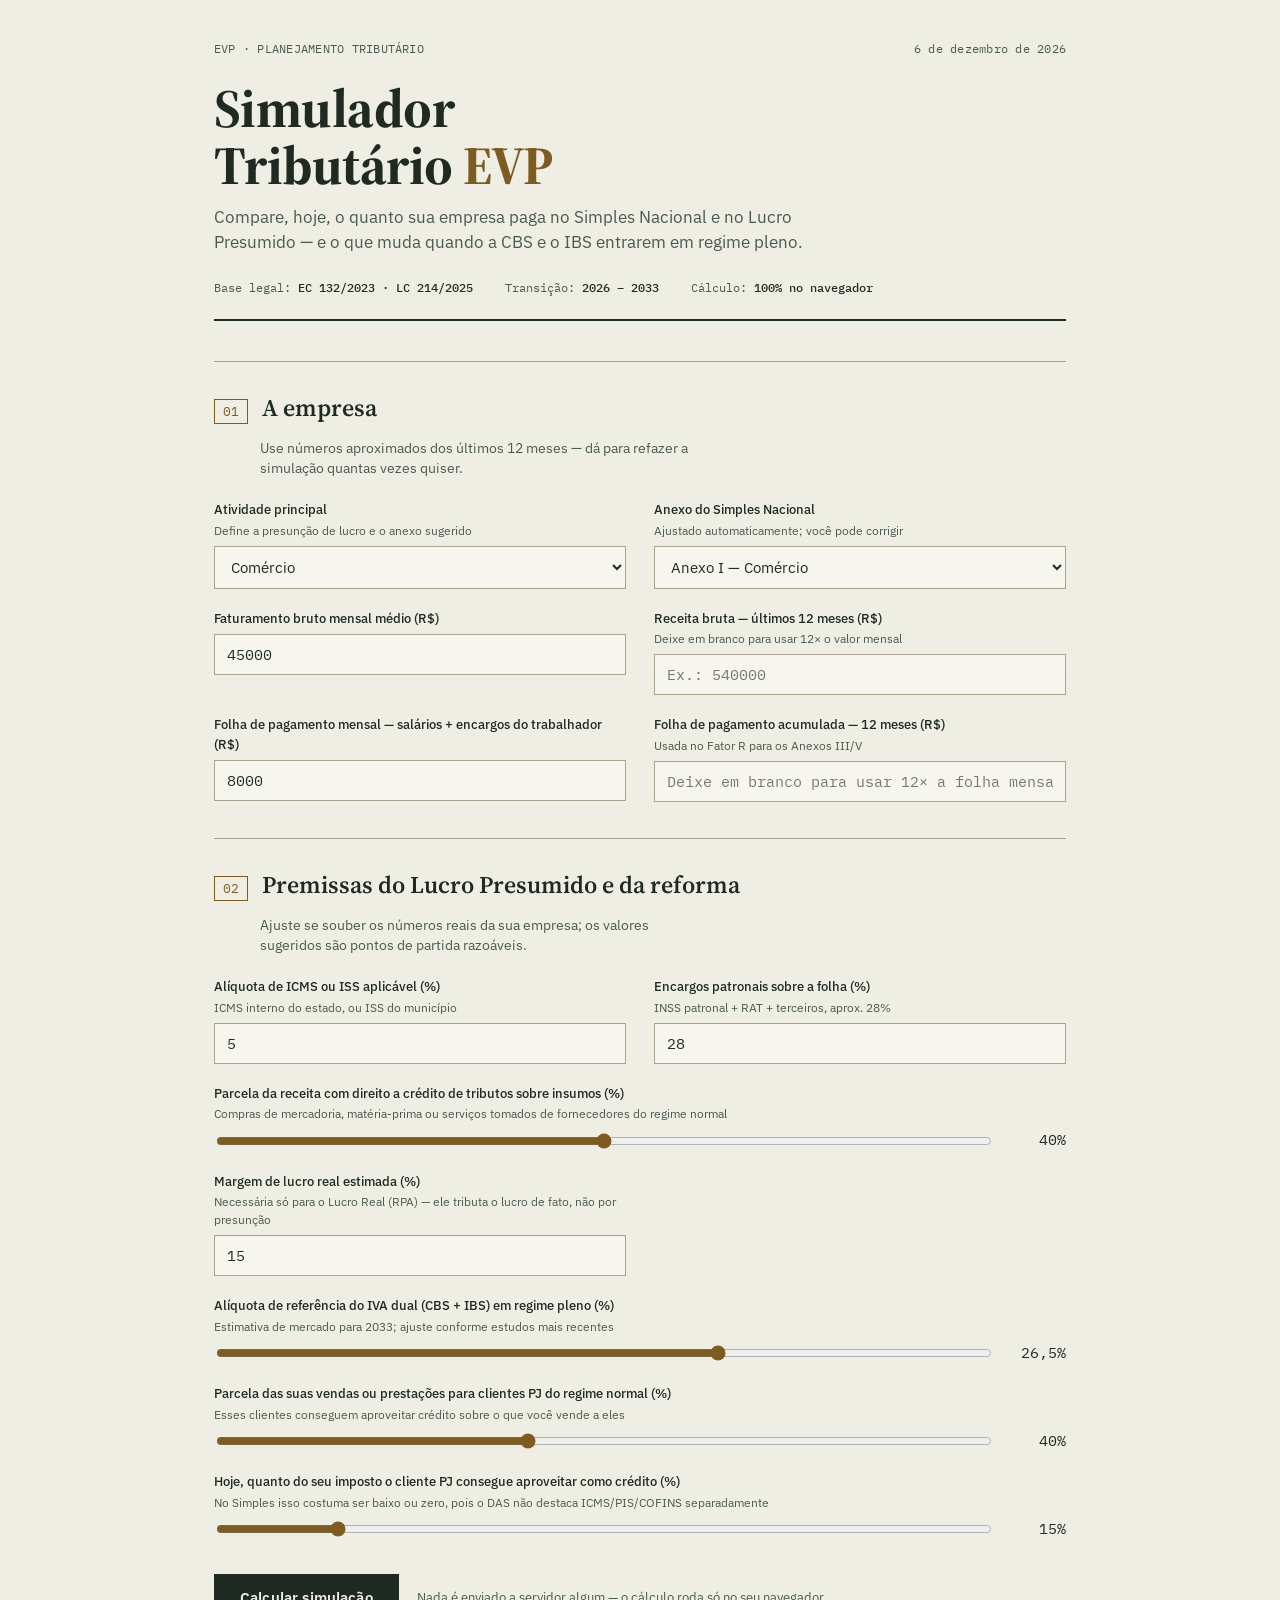
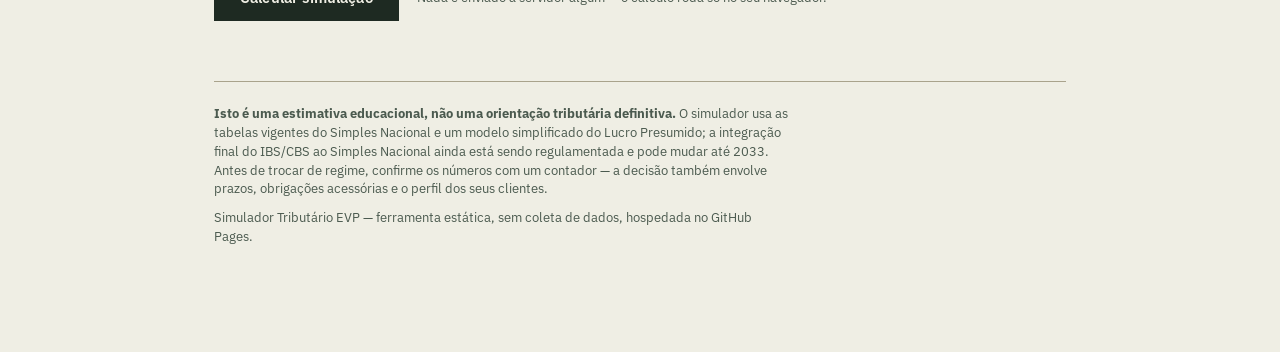
==== commit 08512321: "Add files via upload" ====
--- a/index.html
+++ b/index.html
@@ -3,7 +3,7 @@
 <head>
 <meta charset="UTF-8">
 <meta name="viewport" content="width=device-width, initial-scale=1.0">
-<title>Simulador Tributário & Decisão Comercial EVP</title>
+<title>Simulador Tributário EVP</title>
 <link rel="preconnect" href="https://fonts.googleapis.com">
 <link href="https://fonts.googleapis.com/css2?family=Source+Serif+4:opsz,wght@8..60,400;8..60,500;8..60,600;8..60,700&family=IBM+Plex+Sans:wght@400;500;600&family=IBM+Plex+Mono:wght@400;500;600&display=swap" rel="stylesheet">
 <style>
@@ -40,20 +40,22 @@
     position: fixed;
     inset:0;
     pointer-events:none;
-    background-image: linear-gradient(var(--rule) 1px, transparent 1px);
+    background-image:
+      linear-gradient(var(--rule) 1px, transparent 1px);
     background-size: 100% 42px;
     opacity: .05;
     z-index: 0;
   }
 
   .wrap{
-    max-width: 920px;
+    max-width: 900px;
     margin: 0 auto;
     padding: 0 24px 96px;
     position: relative;
     z-index: 1;
   }
 
+  /* ---------- Header / document block ---------- */
   header.doc{
     border-bottom: 2px solid var(--ink);
     padding: 40px 0 22px;
@@ -72,7 +74,7 @@
   h1.title{
     font-family: var(--serif);
     font-weight: 700;
-    font-size: clamp(32px, 5vw, 50px);
+    font-size: clamp(34px, 5.5vw, 54px);
     line-height: 1.05;
     margin: 0 0 12px;
     letter-spacing: -0.01em;
@@ -82,8 +84,8 @@
     color: var(--brass-dark);
   }
   .subtitle{
-    max-width: 65ch;
-    font-size: 16px;
+    max-width: 60ch;
+    font-size: 16.5px;
     color: var(--ink-soft);
     margin: 0;
   }
@@ -98,6 +100,7 @@
   }
   .doc-meta strong{ color: var(--ink); font-weight: 500; }
 
+  /* ---------- Section framing (form as ledger) ---------- */
   section.sheet{
     border-top: 1px solid var(--rule-strong);
     padding-top: 28px;
@@ -127,9 +130,10 @@
     font-size: 13.5px;
     color: var(--ink-soft);
     margin: -10px 0 22px 46px;
-    max-width: 62ch;
-  }
-
+    max-width: 56ch;
+  }
+
+  /* ---------- Fields ---------- */
   .grid{
     display:grid;
     grid-template-columns: 1fr 1fr;
@@ -201,23 +205,23 @@
   button.calc:hover{ background: var(--brass-dark); }
   .btn-caption{ font-size: 13px; color: var(--ink-soft); }
 
-  #results{ display: block; margin-top: 36px; }
+  /* ---------- Results ---------- */
+  #results{ display:none; }
 
   .tabs{
     display:flex;
     gap: 4px;
     margin-bottom: -1px;
-    flex-wrap: wrap;
   }
   .tab-btn{
     font-family: var(--sans);
     font-weight: 500;
-    font-size: 13.5px;
+    font-size: 14px;
     background: var(--paper);
     color: var(--ink-soft);
     border: 1px solid var(--rule-strong);
     border-bottom: none;
-    padding: 10px 16px 12px;
+    padding: 10px 18px 12px;
     cursor: pointer;
     position: relative;
     top: 1px;
@@ -232,7 +236,7 @@
   .tab-panel{
     border: 1px solid var(--ink);
     border-top-color: var(--ink);
-    padding: 26px 24px 24px;
+    padding: 26px 24px 6px;
     background: var(--paper-raised);
   }
   .verdict{
@@ -243,7 +247,7 @@
     background: var(--paper-raised);
   }
   .verdict::before{
-    content: "PARECER ESTRATÉGICO";
+    content: "PARECER";
     position:absolute;
     top:-11px; left: 22px;
     background: var(--paper-raised);
@@ -265,6 +269,7 @@
     color: var(--forest);
     font-weight: 600;
   }
+  .verdict .savings.negative{ color: var(--brick); }
 
   table.compare{
     width: 100%;
@@ -292,11 +297,12 @@
     border-bottom: 2px solid var(--ink);
     color: var(--ink-soft);
     font-size: 12.5px;
+    text-transform: none;
   }
   table.compare td.num, table.compare th.num{ font-family: var(--mono); }
   table.compare tr.best td{ font-weight: 600; color: var(--forest); }
   table.compare tr.best td:first-child::after{
-    content: " ◆ recomendação";
+    content: " ◆ menor carga hoje";
     font-family: var(--sans);
     font-weight: 400;
     font-size: 11.5px;
@@ -360,14 +366,14 @@
 
   <header class="doc">
     <div class="doc-top">
-      <span>EVP · INTELIGÊNCIA TRIBUTÁRIA E PRECIFICAÇÃO</span>
+      <span>EVP · PLANEJAMENTO TRIBUTÁRIO</span>
       <span id="today"></span>
     </div>
-    <h1 class="title">Simulador Tributário<br>&amp; Decisão Comercial <em>EVP</em></h1>
-    <p class="subtitle">Avalie qualquer nota fiscal ou contrato (de R$ 1,00 a bilhões): simule a melhor opção fiscal para a sua receita, o impacto de crédito nos seus clientes e a vantagem real em compras B2B.</p>
+    <h1 class="title">Simulador<br>Tributário <em>EVP</em></h1>
+    <p class="subtitle">Compare, hoje, o quanto sua empresa paga no Simples Nacional e no Lucro Presumido — e o que muda quando a CBS e o IBS entrarem em regime pleno.</p>
     <div class="doc-meta">
-      <span>Base legal: <strong>EC 132/2023 · LC 123/2006</strong></span>
-      <span>Escopo: <strong>B2B &amp; B2C / Serviços &amp; Insumos</strong></span>
+      <span>Base legal: <strong>EC 132/2023 · LC 214/2025</strong></span>
+      <span>Transição: <strong>2026 – 2033</strong></span>
       <span>Cálculo: <strong>100% no navegador</strong></span>
     </div>
   </header>
@@ -375,62 +381,58 @@
   <section class="sheet" id="form-section">
     <div class="sheet-head">
       <span class="sheet-num">01</span>
-      <h2>A sua empresa (Receitas &amp; Faturamento)</h2>
+      <h2>A empresa</h2>
     </div>
-    <p class="sheet-note">Informe os dados das suas vendas ou prestações de serviço. Se for único sócio sem funcionários CLT, coloque o valor do seu Pró-Labore para validar a redução do Fator R (Anexo III).</p>
+    <p class="sheet-note">Use números aproximados dos últimos 12 meses — dá para refazer a simulação quantas vezes quiser.</p>
 
     <div class="grid">
       <div class="field">
         <label for="setor">Atividade principal
-          <span class="hint">Define a presunção e o enquadramento inicial</span>
+          <span class="hint">Define a presunção de lucro e o anexo sugerido</span>
         </label>
         <select id="setor">
-          <option value="servicos_geral">Serviços em geral / Apoio Administrativo</option>
-          <option value="servicos_intelectuais">Serviços intelectuais / Regulamentados</option>
           <option value="comercio">Comércio</option>
           <option value="industria">Indústria</option>
+          <option value="servicos_geral">Serviços em geral</option>
+          <option value="servicos_intelectuais">Serviços intelectuais / regulamentados</option>
         </select>
       </div>
 
       <div class="field">
         <label for="anexo">Anexo do Simples Nacional
-          <span class="hint">Ajustado via Fator R (III / V)</span>
+          <span class="hint">Ajustado automaticamente; você pode corrigir</span>
         </label>
         <select id="anexo">
-          <option value="III">Anexo III — Serviços (Alíquota inicial 6%)</option>
-          <option value="V">Anexo V — Serviços (Sem folha / Fator R &lt; 28%)</option>
           <option value="I">Anexo I — Comércio</option>
           <option value="II">Anexo II — Indústria</option>
-          <option value="IV">Anexo IV — Serviços (Sem CPP inclusa)</option>
+          <option value="III">Anexo III — Serviços</option>
+          <option value="IV">Anexo IV — Serviços (sem CPP na alíquota)</option>
+          <option value="V">Anexo V — Serviços (Fator R &lt; 28%)</option>
         </select>
       </div>
 
       <div class="field">
-        <label for="faturamentoMensal">Faturamento bruto mensal (R$)
-          <span class="hint">Funciona para qualquer valor (R$ 1,00 a bilhões)</span>
-        </label>
-        <input type="text" inputmode="numeric" id="faturamentoMensal" value="4204">
+        <label for="faturamentoMensal">Faturamento bruto mensal médio (R$)</label>
+        <input type="text" inputmode="numeric" id="faturamentoMensal" placeholder="Ex.: 45000" value="45000">
       </div>
 
       <div class="field">
-        <label for="rbt12">Receita acumulada — 12 meses (R$)
+        <label for="rbt12">Receita bruta — últimos 12 meses (R$)
           <span class="hint">Deixe em branco para usar 12× o valor mensal</span>
         </label>
-        <input type="text" inputmode="numeric" id="rbt12" placeholder="Ex.: 50448">
+        <input type="text" inputmode="numeric" id="rbt12" placeholder="Ex.: 540000">
       </div>
 
       <div class="field">
-        <label for="folhaMensal">Folha de pagamento / Pró-Labore mensal (R$)
-          <span class="hint">Mínimo de 28% do faturamento para travar Anexo III</span>
+        <label for="folhaMensal">Folha de pagamento mensal — salários + encargos do trabalhador (R$)</label>
+        <input type="text" inputmode="numeric" id="folhaMensal" placeholder="Ex.: 8000" value="8000">
+      </div>
+
+      <div class="field">
+        <label for="folha12">Folha de pagamento acumulada — 12 meses (R$)
+          <span class="hint">Usada no Fator R para os Anexos III/V</span>
         </label>
-        <input type="text" inputmode="numeric" id="folhaMensal" value="1178">
-      </div>
-
-      <div class="field">
-        <label for="folha12">Folha / Pró-Labore acumulado — 12 meses (R$)
-          <span class="hint">Deixe em branco para usar 12× a folha mensal</span>
-        </label>
-        <input type="text" inputmode="numeric" id="folha12" placeholder="Ex.: 14136">
+        <input type="text" inputmode="numeric" id="folha12" placeholder="Deixe em branco para usar 12× a folha mensal">
       </div>
     </div>
   </section>
@@ -438,28 +440,28 @@
   <section class="sheet" id="assumptions-section">
     <div class="sheet-head">
       <span class="sheet-num">02</span>
-      <h2>Premissas estaduais, municipais e reforma (IBS/CBS)</h2>
+      <h2>Premissas do Lucro Presumido e da reforma</h2>
     </div>
-    <p class="sheet-note">Ajuste os parâmetros de tributação indireta e premissas de repasse de crédito aos seus clientes.</p>
+    <p class="sheet-note">Ajuste se souber os números reais da sua empresa; os valores sugeridos são pontos de partida razoáveis.</p>
 
     <div class="grid">
       <div class="field">
-        <label for="icmsIss">Alíquota de ICMS ou ISS local (%)
-          <span class="hint">ISS do município (ex.: 2% a 5%) ou ICMS estadual</span>
+        <label for="icmsIss">Alíquota de ICMS ou ISS aplicável (%)
+          <span class="hint">ICMS interno do estado, ou ISS do município</span>
         </label>
-        <input type="text" inputmode="decimal" id="icmsIss" value="2">
+        <input type="text" inputmode="decimal" id="icmsIss" value="5">
       </div>
 
       <div class="field">
-        <label for="encargosFolha">Encargos patronais sobre a folha no Presumido (%)
-          <span class="hint">INSS patronal + RAT + Terceiros (~28%)</span>
+        <label for="encargosFolha">Encargos patronais sobre a folha (%)
+          <span class="hint">INSS patronal + RAT + terceiros, aprox. 28%</span>
         </label>
         <input type="text" inputmode="decimal" id="encargosFolha" value="28">
       </div>
 
       <div class="field span2">
-        <label for="creditoPct">Insumos/Serviços tomados com direito a crédito de IVA (%)
-          <span class="hint">Porcentagem de custos operacionais contratados no regime normal</span>
+        <label for="creditoPct">Parcela da receita com direito a crédito de tributos sobre insumos (%)
+          <span class="hint">Compras de mercadoria, matéria-prima ou serviços tomados de fornecedores do regime normal</span>
         </label>
         <div class="range-row">
           <input type="range" id="creditoPct" min="0" max="80" value="40">
@@ -469,14 +471,14 @@
 
       <div class="field">
         <label for="margemReal">Margem de lucro real estimada (%)
-          <span class="hint">Utilizada na projeção do Lucro Real (RPA)</span>
+          <span class="hint">Necessária só para o Lucro Real (RPA) — ele tributa o lucro de fato, não por presunção</span>
         </label>
         <input type="text" inputmode="decimal" id="margemReal" value="15">
       </div>
 
       <div class="field span2">
-        <label for="ivaRate">Alíquota de referência do IVA Dual (CBS + IBS) em 2033 (%)
-          <span class="hint">Alíquota neutra estimada para o IVA Pleno</span>
+        <label for="ivaRate">Alíquota de referência do IVA dual (CBS + IBS) em regime pleno (%)
+          <span class="hint">Estimativa de mercado para 2033; ajuste conforme estudos mais recentes</span>
         </label>
         <div class="range-row">
           <input type="range" id="ivaRate" min="20" max="30" step="0.1" value="26.5">
@@ -485,8 +487,8 @@
       </div>
 
       <div class="field span2">
-        <label for="pctB2B">Parcela das suas vendas para clientes PJ / B2B (%)
-          <span class="hint">Clientes corporativos que usam a nota para tomar crédito</span>
+        <label for="pctB2B">Parcela das suas vendas ou prestações para clientes PJ do regime normal (%)
+          <span class="hint">Esses clientes conseguem aproveitar crédito sobre o que você vende a eles</span>
         </label>
         <div class="range-row">
           <input type="range" id="pctB2B" min="0" max="100" value="40">
@@ -495,8 +497,8 @@
       </div>
 
       <div class="field span2">
-        <label for="repasseSimples">Crédito repassado ao cliente dentro do DAS (%)
-          <span class="hint">Estimativa proporcional do IBS/CBS embutido na DAS do Simples</span>
+        <label for="repasseSimples">Hoje, quanto do seu imposto o cliente PJ consegue aproveitar como crédito (%)
+          <span class="hint">No Simples isso costuma ser baixo ou zero, pois o DAS não destaca ICMS/PIS/COFINS separadamente</span>
         </label>
         <div class="range-row">
           <input type="range" id="repasseSimples" min="0" max="100" value="15">
@@ -507,147 +509,174 @@
 
     <div class="btn-row">
       <button class="calc" id="calcBtn">Calcular simulação</button>
-      <span class="btn-caption">Rodando estaticamente no navegador.</span>
+      <span class="btn-caption">Nada é enviado a servidor algum — o cálculo roda só no seu navegador.</span>
     </div>
   </section>
 
   <section class="sheet" id="results">
     <div class="sheet-head">
       <span class="sheet-num">03</span>
-      <h2>Paineis de decisão e inteligência tributária</h2>
+      <h2>Resultado da simulação</h2>
     </div>
 
     <div class="tabs" role="tablist">
-      <button class="tab-btn active" id="tabBtnCarga" role="tab" aria-selected="true">1. Carga tributária da sua receita</button>
-      <button class="tab-btn" id="tabBtnCredito" role="tab" aria-selected="false">2. Créditos repassados (Vendas B2B vs B2C)</button>
-      <button class="tab-btn" id="tabBtnMateriaPrima" role="tab" aria-selected="false">3. Compras &amp; Contratações B2B (Análise de Fornecedores)</button>
+      <button class="tab-btn active" id="tabBtnCarga" role="tab" aria-selected="true">Carga tributária</button>
+      <button class="tab-btn" id="tabBtnCredito" role="tab" aria-selected="false">Créditos tomados e repassados</button>
+      <button class="tab-btn" id="tabBtnComprador" role="tab" aria-selected="false">Visão de quem contrata</button>
     </div>
 
-    <!-- Painel 1: Carga da Empresa -->
     <div class="tab-panel" id="panelCarga">
-      <div id="cargaContentHolder">
-        <p class="sheet-note" style="margin: 0 0 16px;">Preencha os valores da Seção 01 e clique no botão "Calcular simulação" acima para ver o parecer.</p>
-      </div>
-      <div id="cargaResultsDynamic" style="display:none;">
-        <div class="verdict" id="verdict" aria-live="polite"></div>
-
-        <table class="compare" id="compareTable">
-          <caption>Comparativo mensal de imposto sobre vendas e serviços</caption>
+      <div class="verdict" id="verdict" aria-live="polite"></div>
+
+      <table class="compare" id="compareTable">
+        <caption>Carga tributária mensal estimada, por regime</caption>
+        <thead>
+          <tr>
+            <th>Regime</th>
+            <th class="num">Carga mensal</th>
+            <th class="num">Alíquota efetiva</th>
+          </tr>
+        </thead>
+        <tbody id="compareBody"></tbody>
+      </table>
+
+      <details class="breakdown" id="bkSimples">
+        <summary>Ver como o Simples Nacional foi calculado</summary>
+        <div id="bkSimplesBody"></div>
+      </details>
+
+      <details class="breakdown" id="bkPresumido">
+        <summary>Ver como o Lucro Presumido foi calculado</summary>
+        <div id="bkPresumidoBody"></div>
+      </details>
+
+      <details class="breakdown" id="bkRPA">
+        <summary>Ver como o Lucro Real (RPA) foi calculado</summary>
+        <div id="bkRPABody"></div>
+      </details>
+
+      <details class="breakdown" id="bkReforma">
+        <summary>Ver como a projeção com IVA pleno foi calculada</summary>
+        <div id="bkReformaBody"></div>
+      </details>
+
+      <p class="reform-note">A transição vale para todos até 2033. Empresas do Simples decidem em setembro/2026 se querem migrar para 2027, e — a partir de 2027 — podem apurar o IBS/CBS "por fora" do DAS se isso gerar mais crédito para seus clientes. Essa decisão depende de quem são seus clientes (pessoa física ou jurídica) e é justamente o que a aba de créditos ao lado tenta medir.</p>
+    </div>
+
+    <div class="tab-panel" id="panelCredito" hidden>
+      <div class="verdict" id="verdictCredito" aria-live="polite"></div>
+
+      <table class="compare" id="creditTable">
+        <caption>Crédito tributário mensal, por regime</caption>
+        <thead>
+          <tr>
+            <th>Regime</th>
+            <th class="num">Crédito tomado nas compras</th>
+            <th class="num">Crédito repassado ao cliente PJ</th>
+          </tr>
+        </thead>
+        <tbody id="creditBody"></tbody>
+      </table>
+
+      <details class="breakdown" id="bkCredito" open>
+        <summary>Como esses números foram calculados</summary>
+        <div id="bkCreditoBody"></div>
+      </details>
+
+      <p class="reform-note">"Crédito tomado" é o quanto sua empresa consegue abater de imposto ao comprar insumos ou mercadorias. "Crédito repassado" é o quanto do imposto embutido na sua nota o seu cliente PJ do regime normal consegue usar para abater o imposto dele — quanto maior esse número, mais competitiva fica sua nota fiscal para quem compra de você.</p>
+    </div>
+
+    <div class="tab-panel" id="panelComprador" hidden>
+      <p class="sheet-note" style="margin:0 0 20px;">Aqui a pergunta muda de lado: se <strong>você</strong> compra um produto ou contrata um serviço, o regime do seu fornecedor muda o quanto sobra pra você em crédito — e isso pode compensar um preço maior ou menor.</p>
+
+      <div class="grid">
+        <div class="field span2">
+          <label for="valorContratado">Valor mensal do que você compra ou contrata (R$)
+            <span class="hint">Considere o mesmo valor para os três fornecedores, para comparar só o efeito do crédito</span>
+          </label>
+          <input type="text" inputmode="numeric" id="valorContratado" value="20000">
+        </div>
+
+        <div class="field">
+          <label for="tipoOperacao">Tipo de operação
+            <span class="hint">Produto gera ICMS; serviço em geral gera ISS</span>
+          </label>
+          <select id="tipoOperacao">
+            <option value="produto">Compra de produto/mercadoria</option>
+            <option value="servico">Contratação de serviço</option>
+          </select>
+        </div>
+
+        <div class="field">
+          <label for="icmsCompra">Alíquota de ICMS da operação (%)
+            <span class="hint">Depende da tabela do seu estado/NCM — só é usada se for produto</span>
+          </label>
+          <input type="text" inputmode="decimal" id="icmsCompra" value="18">
+        </div>
+
+        <div class="field">
+          <label for="aproveitaCredito">Você aproveita crédito tributário?
+            <span class="hint">Só faz diferença se você for contribuinte do regime normal</span>
+          </label>
+          <select id="aproveitaCredito">
+            <option value="sim">Sim, sou do regime normal</option>
+            <option value="nao">Não (Simples, ou consumidor final)</option>
+          </select>
+        </div>
+
+        <div class="field">
+          <label for="momentoCompra">Momento da simulação</label>
+          <select id="momentoCompra">
+            <option value="hoje">Hoje (regras atuais)</option>
+            <option value="reforma">Reforma em regime pleno (2033)</option>
+          </select>
+        </div>
+
+        <div class="field" id="hibridoField" style="display:none;">
+          <label for="fornecedorHibrido">Se o fornecedor for do Simples
+            <span class="hint">A partir de 2027 ele pode optar por apurar o IBS/CBS por fora do DAS</span>
+          </label>
+          <select id="fornecedorHibrido">
+            <option value="nao">Continua tudo dentro do DAS</option>
+            <option value="sim">Apura o IBS/CBS por fora (híbrido)</option>
+          </select>
+        </div>
+
+        <div class="field span2" id="repasseHibridoField" style="display:none;">
+          <label for="repasseHibridoNao">Se o fornecedor do Simples continuar 100% no DAS, quanto do IVA pleno ele ainda repassa como crédito (%)
+            <span class="hint">Estimativa própria, ajustável — a regulamentação definitiva da apropriação de crédito no Simples ainda não está fechada</span>
+          </label>
+          <div class="range-row">
+            <input type="range" id="repasseHibridoNao" min="0" max="100" value="60">
+            <output id="repasseHibridoNaoOut">60%</output>
+          </div>
+        </div>
+      </div>
+
+      <div class="btn-row">
+        <button class="calc" id="calcCompradorBtn">Simular contratação</button>
+      </div>
+
+      <div id="compradorResults" style="display:none; margin-top:28px;">
+        <div class="verdict" id="verdictComprador" aria-live="polite"></div>
+        <table class="compare" id="compradorTable">
+          <caption>Custo líquido estimado, por regime do fornecedor</caption>
           <thead>
             <tr>
-              <th>Regime Tributário</th>
-              <th class="num">Carga Mensal (R$)</th>
-              <th class="num">Alíquota Efetiva (%)</th>
+              <th>Fornecedor</th>
+              <th class="num">Crédito recuperável</th>
+              <th class="num">Custo líquido</th>
             </tr>
           </thead>
-          <tbody id="compareBody"></tbody>
-        </table>
-
-        <details class="breakdown" id="bkSimples">
-          <summary>Detalhamento do Simples Nacional</summary>
-          <div id="bkSimplesBody"></div>
-        </details>
-
-        <details class="breakdown" id="bkPresumido">
-          <summary>Detalhamento do Lucro Presumido</summary>
-          <div id="bkPresumidoBody"></div>
-        </details>
-
-        <details class="breakdown" id="bkRPA">
-          <summary>Detalhamento do Lucro Real (RPA)</summary>
-          <div id="bkRPABody"></div>
-        </details>
-
-        <details class="breakdown" id="bkReforma">
-          <summary>Detalhamento da Projeção IVA Pleno (2033)</summary>
-          <div id="bkReformaBody"></div>
-        </details>
-      </div>
-    </div>
-
-    <!-- Painel 2: Crédito Repassado -->
-    <div class="tab-panel" id="panelCredito" hidden>
-      <div id="creditoContentHolder">
-        <p class="sheet-note" style="margin: 0 0 16px;">Calcule a simulação no botão principal para ver a análise de repasse de créditos aos seus clientes.</p>
-      </div>
-      <div id="creditoResultsDynamic" style="display:none;">
-        <div class="verdict" id="verdictCredito" aria-live="polite"></div>
-
-        <table class="compare" id="creditTable">
-          <caption>Crédito tributário mensal gerado nas suas vendas</caption>
-          <thead>
-            <tr>
-              <th>Regime</th>
-              <th class="num">Crédito tomado nas compras</th>
-              <th class="num">Crédito repassado ao seu cliente PJ</th>
-            </tr>
-          </thead>
-          <tbody id="creditBody"></tbody>
-        </table>
-
-        <details class="breakdown" id="bkCredito" open>
-          <summary>Memória de Cálculo do Repasse</summary>
-          <div id="bkCreditoBody"></div>
-        </details>
-      </div>
-    </div>
-
-    <!-- Painel 3: Compras & Contratações (INDEPENDENTE) -->
-    <div class="tab-panel" id="panelMateriaPrima" hidden>
-      <p class="sheet-note" style="margin:0 0 20px;">Utilize este módulo a qualquer momento para analisar **qualquer compra ou serviço contratado pela sua empresa** (softwares, consultorias, insumos, fretes ou máquinas). Descubra o custo líquido real e quanto de desconto pedir a fornecedores do Simples 100% DAS.</p>
-
-      <div class="grid">
-        <div class="field span2">
-          <label for="valorMP">Valor nominal do contrato / compra / serviço (R$)
-            <span class="hint">Funciona para qualquer valor de aquisição (R$ 1,00 a bilhões)</span>
-          </label>
-          <input type="text" inputmode="numeric" id="valorMP" value="50000">
-        </div>
-
-        <div class="field">
-          <label for="suaEmpresaRegime">Sua empresa opera em qual regime?
-            <span class="hint">Define se você consegue utilizar o crédito para abater impostos</span>
-          </label>
-          <select id="suaEmpresaRegime">
-            <option value="normal">Regime Normal (Lucro Real / Presumido / IVA Dual)</option>
-            <option value="simples">Simples Nacional (100% DAS)</option>
-          </select>
-        </div>
-
-        <div class="field">
-          <label for="repasseMPFornecedor">Se o fornecedor for do Simples 100% DAS, quanto ele repassa de crédito? (%)
-            <span class="hint">Repasse estimado no DAS (Padrão: ~3%)</span>
-          </label>
-          <input type="text" inputmode="decimal" id="repasseMPFornecedor" value="3.0">
-        </div>
-      </div>
-
-      <div class="btn-row">
-        <button class="calc" id="calcMPBtn">Simular custo líquido do contrato/fornecedor</button>
-      </div>
-
-      <div id="mpResults" style="display:none; margin-top:28px;">
-        <div class="verdict" id="verdictMP" aria-live="polite"></div>
-
-        <table class="compare" id="mpTable">
-          <caption>Comparativo de custo líquido real da contratação/aquisição</caption>
-          <thead>
-            <tr>
-              <th>Perfil do Fornecedor / Prestador</th>
-              <th class="num">Crédito Recuperado (R$)</th>
-              <th class="num">Custo Líquido Real (R$)</th>
-              <th class="num">Desconto Exigido p/ Igualar</th>
-            </tr>
-          </thead>
-          <tbody id="mpBody"></tbody>
+          <tbody id="compradorBody"></tbody>
         </table>
       </div>
     </div>
   </section>
 
   <footer>
-    <p><strong>Ferramenta estratégica e educativa de apoio à tomada de decisão.</strong> Aplica as tabelas da LC 123/2006, presunções do Lucro Presumido/Real e a Emenda Constitucional nº 132/2023. Consulte sempre seu contador responsável para validações operacionais.</p>
-    <p>Simulador Tributário EVP — Hospedagem estática.</p>
+    <p><strong>Isto é uma estimativa educacional, não uma orientação tributária definitiva.</strong> O simulador usa as tabelas vigentes do Simples Nacional e um modelo simplificado do Lucro Presumido; a integração final do IBS/CBS ao Simples Nacional ainda está sendo regulamentada e pode mudar até 2033. Antes de trocar de regime, confirme os números com um contador — a decisão também envolve prazos, obrigações acessórias e o perfil dos seus clientes.</p>
+    <p>Simulador Tributário EVP — ferramenta estática, sem coleta de dados, hospedada no GitHub Pages.</p>
   </footer>
 
 </div>
@@ -658,7 +687,7 @@
 
   $('today').textContent = new Date().toLocaleDateString('pt-BR', { year:'numeric', month:'long', day:'numeric' });
 
-  const fmtBRL = (v) => v.toLocaleString('pt-BR', { style:'currency', currency:'BRL', maximumFractionDigits:2 });
+  const fmtBRL = (v) => v.toLocaleString('pt-BR', { style:'currency', currency:'BRL', maximumFractionDigits:0 });
   const fmtPct = (v) => v.toLocaleString('pt-BR', { minimumFractionDigits:1, maximumFractionDigits:2 }) + '%';
   const parseNum = (str) => {
     if (!str) return 0;
@@ -667,6 +696,7 @@
     return isNaN(n) ? 0 : n;
   };
 
+  // ---------- Simples Nacional tables (LC 123/2006, faixas vigentes) ----------
   const TABLES = {
     I:   [[180000,0.040,0],[360000,0.073,5940],[720000,0.095,13860],[1800000,0.107,22500],[3600000,0.143,87300],[4800000,0.190,378000]],
     II:  [[180000,0.045,0],[360000,0.078,5940],[720000,0.100,13860],[1800000,0.112,22500],[3600000,0.147,85500],[4800000,0.300,720000]],
@@ -677,10 +707,12 @@
 
   function faixaFor(table, rbt12){
     for (const [limit, aliq, deduz] of table){
-      if (rbt12 <= limit) return { limit, aliq, deduz, acimaDoTeto: false, acimaDoSublimite: rbt12 > 3600000 };
+      if (rbt12 <= limit) return { limit, aliq, deduz, acimaDoTeto: false };
     }
+    // RBT12 acima de R$ 4.800.000: fora do teto do Simples. Usamos a última
+    // faixa como referência aproximada e sinalizamos para exibir o aviso.
     const last = table[table.length - 1];
-    return { limit: last[0], aliq: last[1], deduz: last[2], acimaDoTeto: true, acimaDoSublimite: true };
+    return { limit: last[0], aliq: last[1], deduz: last[2], acimaDoTeto: true };
   }
 
   function calcSimples(anexoInput, setor, rbt12, faturamentoMensal, folha12){
@@ -701,10 +733,11 @@
     }
     return {
       anexoUsado, fatorR, aliqNominal: f.aliq, deduz: f.deduz, aliqEfetiva,
-      dasMensal, cppExtra, total: dasMensal, acimaDoTeto: f.acimaDoTeto, acimaDoSublimite: f.acimaDoSublimite
+      dasMensal, cppExtra, total: dasMensal, acimaDoTeto: f.acimaDoTeto
     };
   }
 
+  // ---------- Lucro Presumido ----------
   function calcPresumido(setor, faturamentoMensal, folhaMensal, icmsIssPct, encargosFolhaPct){
     const servico = (setor === 'servicos_geral' || setor === 'servicos_intelectuais');
     const presIRPJ = servico ? 0.32 : 0.08;
@@ -725,6 +758,7 @@
     return { presIRPJ, presCSLL, irpj, adicional, csll, pis, cofins, icmsIss, cpp, total, servico };
   }
 
+  // ---------- Lucro Real (RPA) ----------
   function calcRPA(setor, faturamentoMensal, folhaMensal, encargosFolhaPct, icmsIssPct, margemRealPct, comprasComCredito){
     const servico = (setor === 'servicos_geral' || setor === 'servicos_intelectuais');
     const margem = margemRealPct / 100;
@@ -734,6 +768,7 @@
     const adicional = Math.max(0, baseLucro - 20000) * 0.10;
     const csll = baseLucro * 0.09;
 
+    // PIS/COFINS não cumulativos: débito sobre a receita, crédito sobre as compras
     const pisDebito = faturamentoMensal * 0.0165;
     const pisCredito = comprasComCredito * 0.0165;
     const pis = Math.max(0, pisDebito - pisCredito);
@@ -742,6 +777,7 @@
     const cofinsCredito = comprasComCredito * 0.076;
     const cofins = Math.max(0, cofinsDebito - cofinsCredito);
 
+    // ICMS (produto) não cumulativo, pela alíquota informada — ISS (serviço) segue cumulativo, sem crédito
     let icmsIss = 0, icmsDebito = 0, icmsCredito = 0;
     if (servico){
       icmsIss = faturamentoMensal * (icmsIssPct / 100);
@@ -757,6 +793,7 @@
     return { servico, margem, baseLucro, irpj, adicional, csll, pis, cofins, icmsIss, icmsCredito, pisCredito, cofinsCredito, cpp, total };
   }
 
+  // ---------- Projeção — IVA pleno (CBS+IBS, cenário 2033) ----------
   function calcReforma(faturamentoMensal, folhaMensal, encargosFolhaPct, rpa, creditoPct, ivaRatePct){
     const ivaRate = ivaRatePct / 100;
     const debito = faturamentoMensal * ivaRate;
@@ -767,21 +804,24 @@
     return { debito, credito, ivaLiquido, cpp, irpj: rpa.irpj, adicional: rpa.adicional, csll: rpa.csll, total };
   }
 
+  // ---------- Créditos tomados e repassados ----------
   function calcCreditos(setor, faturamentoMensal, comprasComCredito, icmsIssPct, simples, presumido, rpa, reforma, pctB2BVal, repasseSimplesPct, ivaRateVal){
     const servico = (setor === 'servicos_geral' || setor === 'servicos_intelectuais');
     const b2b = pctB2BVal / 100;
 
-    const tomadoSimples = 0;
-    const tomadoPresumido = servico ? 0 : comprasComCredito * (icmsIssPct / 100);
-    const tomadoRPA = rpa.pisCredito + rpa.cofinsCredito + (servico ? 0 : rpa.icmsCredito);
-    const tomadoReforma = reforma.credito;
-
+    // Crédito tomado nas compras (o que a própria empresa abate)
+    const tomadoSimples = 0; // Simples normalmente não se apropria de créditos de ICMS/PIS/COFINS
+    const tomadoPresumido = servico ? 0 : comprasComCredito * (icmsIssPct / 100); // só ICMS; PIS/COFINS é cumulativo no Presumido
+    const tomadoRPA = rpa.pisCredito + rpa.cofinsCredito + (servico ? 0 : rpa.icmsCredito); // não cumulativo pleno, já hoje
+    const tomadoReforma = reforma.credito; // IBS/CBS não cumulativo pleno
+
+    // Crédito repassado ao cliente PJ do regime normal (pondera pela fatia B2B)
     const repassadoSimples = simples.total * (repasseSimplesPct / 100) * b2b;
-    const repassadoPresumido = (servico ? 0 : presumido.icmsIss) * b2b;
+    const repassadoPresumido = (servico ? 0 : presumido.icmsIss) * b2b; // só ICMS é repassável; PIS/COFINS cumulativo não gera crédito
     const debitoRPA = faturamentoMensal * (0.0165 + 0.076) + (servico ? 0 : faturamentoMensal * (icmsIssPct / 100));
-    const repassadoRPA = debitoRPA * b2b;
+    const repassadoRPA = debitoRPA * b2b; // já não cumulativo hoje: repassa o imposto destacado por inteiro
     const debitoReforma = faturamentoMensal * (ivaRateVal / 100);
-    const repassadoReforma = debitoReforma * b2b;
+    const repassadoReforma = debitoReforma * b2b; // IBS/CBS pleno: 100% do destacado é creditável
 
     return {
       tomadoSimples, tomadoPresumido, tomadoRPA, tomadoReforma,
@@ -790,6 +830,32 @@
     };
   }
 
+  // ---------- Simulação do comprador/contratante ----------
+  function calcComprador(valor, tipoOperacao, icmsCompraPct, momento, fornecedorHibrido, repasseSimplesPct, ivaRateVal, repasseHibridoNaoPct){
+    const produto = tipoOperacao === 'produto';
+    let creditoSimples, creditoPresumido, creditoRPA;
+
+    if (momento === 'hoje'){
+      creditoSimples = valor * (repasseSimplesPct / 100);
+      creditoPresumido = produto ? valor * (icmsCompraPct / 100) : 0;
+      creditoRPA = produto
+        ? valor * ((icmsCompraPct / 100) + 0.0165 + 0.076)
+        : valor * (0.0165 + 0.076);
+    } else {
+      const ivaLiquidoRate = ivaRateVal / 100;
+      creditoRPA = valor * ivaLiquidoRate;
+      creditoPresumido = valor * ivaLiquidoRate;
+      creditoSimples = fornecedorHibrido ? valor * ivaLiquidoRate : valor * ivaLiquidoRate * (repasseHibridoNaoPct / 100);
+    }
+
+    return {
+      simples: { credito: creditoSimples, custoLiquido: valor - creditoSimples },
+      presumido: { credito: creditoPresumido, custoLiquido: valor - creditoPresumido },
+      rpa: { credito: creditoRPA, custoLiquido: valor - creditoRPA },
+    };
+  }
+
+  // ---------- UI wiring ----------
   const setorSel = $('setor');
   const anexoSel = $('anexo');
 
@@ -798,6 +864,7 @@
     anexoSel.value = map[setorSel.value] || 'III';
   }
   setorSel.addEventListener('change', suggestAnexo);
+  suggestAnexo();
 
   const creditoPct = $('creditoPct'), creditoPctOut = $('creditoPctOut');
   creditoPct.addEventListener('input', () => creditoPctOut.textContent = creditoPct.value + '%');
@@ -809,27 +876,36 @@
   const repasseSimples = $('repasseSimples'), repasseSimplesOut = $('repasseSimplesOut');
   repasseSimples.addEventListener('input', () => repasseSimplesOut.textContent = repasseSimples.value + '%');
 
-  const tabBtnCarga = $('tabBtnCarga'), tabBtnCredito = $('tabBtnCredito'), tabBtnMateriaPrima = $('tabBtnMateriaPrima');
-  const panelCarga = $('panelCarga'), panelCredito = $('panelCredito'), panelMateriaPrima = $('panelMateriaPrima');
-
+  const tabBtnCarga = $('tabBtnCarga'), tabBtnCredito = $('tabBtnCredito'), tabBtnComprador = $('tabBtnComprador');
+  const panelCarga = $('panelCarga'), panelCredito = $('panelCredito'), panelComprador = $('panelComprador');
   function showTab(which){
     panelCarga.hidden = which !== 'carga';
     panelCredito.hidden = which !== 'credito';
-    panelMateriaPrima.hidden = which !== 'mp';
+    panelComprador.hidden = which !== 'comprador';
     tabBtnCarga.classList.toggle('active', which === 'carga');
     tabBtnCredito.classList.toggle('active', which === 'credito');
-    tabBtnMateriaPrima.classList.toggle('active', which === 'mp');
+    tabBtnComprador.classList.toggle('active', which === 'comprador');
     tabBtnCarga.setAttribute('aria-selected', which === 'carga');
     tabBtnCredito.setAttribute('aria-selected', which === 'credito');
-    tabBtnMateriaPrima.setAttribute('aria-selected', which === 'mp');
+    tabBtnComprador.setAttribute('aria-selected', which === 'comprador');
   }
   tabBtnCarga.addEventListener('click', () => showTab('carga'));
   tabBtnCredito.addEventListener('click', () => showTab('credito'));
-  tabBtnMateriaPrima.addEventListener('click', () => showTab('mp'));
+  tabBtnComprador.addEventListener('click', () => showTab('comprador'));
+
+  const momentoCompra = $('momentoCompra'), hibridoField = $('hibridoField'), repasseHibridoField = $('repasseHibridoField');
+  momentoCompra.addEventListener('change', () => {
+    const isReforma = momentoCompra.value === 'reforma';
+    hibridoField.style.display = isReforma ? 'flex' : 'none';
+    repasseHibridoField.style.display = isReforma ? 'flex' : 'none';
+  });
+
+  const repasseHibridoNao = $('repasseHibridoNao'), repasseHibridoNaoOut = $('repasseHibridoNaoOut');
+  repasseHibridoNao.addEventListener('input', () => repasseHibridoNaoOut.textContent = repasseHibridoNao.value + '%');
 
   $('calcBtn').addEventListener('click', () => {
     const setor = setorSel.value;
-    let anexo = anexoSel.value;
+    const anexo = anexoSel.value;
     const faturamentoMensal = parseNum($('faturamentoMensal').value) || 0;
     let rbt12 = parseNum($('rbt12').value);
     if (!rbt12) rbt12 = faturamentoMensal * 12;
@@ -848,17 +924,14 @@
     }
 
     const simples = calcSimples(anexo, setor, rbt12, faturamentoMensal, folha12);
-    if (simples.anexoUsado !== anexo) {
-      anexoSel.value = simples.anexoUsado;
-    }
-
     const presumido = calcPresumido(setor, faturamentoMensal, folhaMensal, icmsIssPct, encargosFolhaPct);
     const comprasComCredito = faturamentoMensal * (creditoPctVal / 100);
     const rpa = calcRPA(setor, faturamentoMensal, folhaMensal, encargosFolhaPct, icmsIssPct, margemRealPct, comprasComCredito);
     const reforma = calcReforma(faturamentoMensal, folhaMensal, encargosFolhaPct, rpa, creditoPctVal, ivaRateVal);
 
+    // Comparação hoje: Simples, Presumido e Lucro Real (RPA)
     const rows = [
-      { label: `Simples Nacional (Anexo ${simples.anexoUsado})${simples.acimaDoTeto ? ' ⚠ Excede Teto' : (simples.acimaDoSublimite ? ' ⚠ Excede Sublimite' : '')}`, total: simples.total, aliq: simples.aliqEfetiva },
+      { label: `Simples Nacional (Anexo ${simples.anexoUsado})${simples.acimaDoTeto ? ' ⚠ acima do teto' : ''}`, total: simples.total, aliq: simples.aliqEfetiva },
       { label: 'Lucro Presumido', total: presumido.total, aliq: presumido.total / faturamentoMensal },
       { label: 'Lucro Real (RPA)', total: rpa.total, aliq: rpa.total / faturamentoMensal },
     ];
@@ -877,158 +950,181 @@
     trReforma.innerHTML = `<td>Lucro Real (RPA) com IVA pleno — projeção 2033</td><td class="num">${fmtBRL(reforma.total)}</td><td class="num">${fmtPct(reforma.total/faturamentoMensal*100)}</td>`;
     tbody.appendChild(trReforma);
 
+    // Verdict
     const second = rows.map((r,i)=>i).filter(i=>i!==best).reduce((a,b)=> rows[a].total<rows[b].total?a:b);
     const diff = Math.abs(rows[best].total - rows[second].total);
     const cheaper = rows[best].label;
     const verdict = $('verdict');
-
-    let tetoWarning = '';
-    if (simples.acimaDoTeto) {
-      tetoWarning = `<div class="reform-note" style="border-left-color:var(--brick); margin:0 0 22px;"><strong>Alerta de Exclusão:</strong> A receita acumulada (${fmtBRL(rbt12)}) supera o teto de R$ 4,8 Mi do Simples Nacional. O regime torna-se vedado.</div>`;
-    } else if (simples.acimaDoSublimite) {
-      tetoWarning = `<div class="reform-note" style="border-left-color:var(--brass-dark); margin:0 0 22px;"><strong>Alerta de Sublimite:</strong> A receita acumulada (${fmtBRL(rbt12)}) ultrapassou R$ 3,6 Mi. ICMS/ISS devem ser apurados no regime normal.</div>`;
+    let reformNote;
+    if (reforma.total < rows[best].total){
+      reformNote = `Na projeção de IVA pleno (2033), com os créditos informados, a carga cai para <span class="savings">${fmtBRL(reforma.total)}</span> — vale reavaliar o regime à medida que a reforma avança, principalmente se boa parte dos seus custos gerar crédito.`;
+    } else {
+      reformNote = `Na projeção de IVA pleno (2033), a carga estimada sobe para <span class="savings negative">${fmtBRL(reforma.total)}</span> em relação à melhor opção de hoje — o efeito tende a ser menor se você conseguir aproveitar mais créditos sobre seus insumos.`;
     }
+
+    const tetoWarning = simples.acimaDoTeto ? `
+      <div class="reform-note" style="border-left-color:var(--brick); margin:0 0 22px;">
+        <strong>Atenção:</strong> a receita bruta dos últimos 12 meses informada (${fmtBRL(rbt12)}) está acima do teto do Simples Nacional (R$ 4.800.000). Nesse caso a empresa já estaria excluída do regime (ou sujeita a exclusão a partir do ano seguinte, se o excesso for de até 20%) — o valor mostrado abaixo para o Simples é apenas uma referência com a alíquota máxima da tabela, não um cálculo válido. Confirme a situação com um contador.
+      </div>
+    ` : '';
 
     verdict.innerHTML = `
       ${tetoWarning}
-      <h3>Decisão Recomendada: ${cheaper}</h3>
-      <p>Economia mensal estimada sobre a segunda melhor opção: <span class="savings">${fmtBRL(diff)}</span> (${fmtBRL(diff*12)}/ano).</p>
-      <p>Manter o Pró-Labore em pelo menos 28% do faturamento garante a manutenção no Anexo III, proporcionando a menor carga tributária e distribuição de lucros isenta na PF.</p>
+      <h3>Hoje, ${cheaper} sai mais barato para esta empresa</h3>
+      <p>Diferença mensal estimada para a segunda opção mais barata: <span class="savings">${fmtBRL(diff)}</span> (${fmtBRL(diff*12)} ao ano).</p>
+      <p>${reformNote}</p>
+      <p>O Simples Nacional segue protegido pela EC 132/2023 durante toda a transição; a diferença real a partir de 2027 depende de você optar por apurar o IBS/CBS dentro ou "por fora" do DAS — isso vale mais a pena quando seus clientes são empresas que aproveitam o crédito.</p>
     `;
 
+    // Breakdowns
     $('bkSimplesBody').innerHTML = `
-      <div class="bk-row"><span>Anexo efetivo</span><span>${simples.anexoUsado}${simples.fatorR!==null ? ' (Fator R: '+fmtPct(simples.fatorR*100)+')' : ''}</span></div>
-      <div class="bk-row"><span>Alíquota nominal</span><span>${fmtPct(simples.aliqNominal*100)}</span></div>
-      <div class="bk-row"><span>Dedução anual</span><span>${fmtBRL(simples.deduz)}</span></div>
-      <div class="bk-row"><span>Alíquota efetiva apurada</span><span>${fmtPct(simples.aliqEfetiva*100)}</span></div>
-      <div class="bk-row"><span>Imposto mensal (DAS)</span><span>${fmtBRL(simples.total)}</span></div>
+      <div class="bk-row"><span>Anexo utilizado</span><span>${simples.anexoUsado}${simples.fatorR!==null ? ' (Fator R: '+fmtPct(simples.fatorR*100)+')' : ''}</span></div>
+      <div class="bk-row"><span>Alíquota nominal da faixa</span><span>${fmtPct(simples.aliqNominal*100)}</span></div>
+      <div class="bk-row"><span>Parcela a deduzir (anual)</span><span>${fmtBRL(simples.deduz)}</span></div>
+      <div class="bk-row"><span>Alíquota efetiva</span><span>${fmtPct(simples.aliqEfetiva*100)}</span></div>
+      ${simples.cppExtra ? `<div class="bk-row"><span>CPP patronal (Anexo IV, à parte)</span><span>${fmtBRL(simples.cppExtra)}</span></div>` : ''}
+      <div class="bk-row"><span>Total mensal (DAS)</span><span>${fmtBRL(simples.total)}</span></div>
     `;
 
     $('bkPresumidoBody').innerHTML = `
-      <div class="bk-row"><span>Base IRPJ (${fmtPct(presumido.presIRPJ*100)})</span><span>${fmtBRL(faturamentoMensal * presumido.presIRPJ)}</span></div>
-      <div class="bk-row"><span>IRPJ (15%) + Adicional (10% sobre excedente de 20k)</span><span>${fmtBRL(presumido.irpj + presumido.adicional)}</span></div>
-      <div class="bk-row"><span>CSLL (${fmtPct(presumido.presCSLL*100)} de base / 9%)</span><span>${fmtBRL(presumido.csll)}</span></div>
-      <div class="bk-row"><span>PIS (0,65%) + COFINS (3,00%)</span><span>${fmtBRL(presumido.pis + presumido.cofins)}</span></div>
-      <div class="bk-row"><span>${presumido.servico ? 'ISS' : 'ICMS'} municipal/estadual</span><span>${fmtBRL(presumido.icmsIss)}</span></div>
-      <div class="bk-row"><span>CPP patronal sobre folha</span><span>${fmtBRL(presumido.cpp)}</span></div>
+      <div class="bk-row"><span>Base de presunção — IRPJ (${fmtPct(presumido.presIRPJ*100)})</span><span>${fmtBRL(presumido.irpj)}</span></div>
+      <div class="bk-row"><span>Adicional de IRPJ (10% acima de R$ 20.000)</span><span>${fmtBRL(presumido.adicional)}</span></div>
+      <div class="bk-row"><span>CSLL (${fmtPct(presumido.presCSLL*100)} de base)</span><span>${fmtBRL(presumido.csll)}</span></div>
+      <div class="bk-row"><span>PIS (0,65% da receita)</span><span>${fmtBRL(presumido.pis)}</span></div>
+      <div class="bk-row"><span>COFINS (3% da receita)</span><span>${fmtBRL(presumido.cofins)}</span></div>
+      <div class="bk-row"><span>${presumido.servico ? 'ISS' : 'ICMS'} estimado</span><span>${fmtBRL(presumido.icmsIss)}</span></div>
+      <div class="bk-row"><span>CPP + encargos sobre a folha</span><span>${fmtBRL(presumido.cpp)}</span></div>
       <div class="bk-row"><span>Total mensal</span><span>${fmtBRL(presumido.total)}</span></div>
     `;
 
     $('bkRPABody').innerHTML = `
-      <div class="bk-row"><span>Base Real (${fmtPct(rpa.margem*100)} de margem)</span><span>${fmtBRL(rpa.baseLucro)}</span></div>
-      <div class="bk-row"><span>IRPJ (15%) + Adicional (10%)</span><span>${fmtBRL(rpa.irpj + rpa.adicional)}</span></div>
-      <div class="bk-row"><span>CSLL (9%)</span><span>${fmtBRL(rpa.csll)}</span></div>
-      <div class="bk-row"><span>PIS + COFINS líquidos do crédito</span><span>${fmtBRL(rpa.pis + rpa.cofins)}</span></div>
-      <div class="bk-row"><span>${rpa.servico ? 'ISS' : 'ICMS líquido'}</span><span>${fmtBRL(rpa.icmsIss)}</span></div>
+      <div class="bk-row"><span>Base de lucro real (${fmtPct(rpa.margem*100)} de margem informada)</span><span>${fmtBRL(rpa.baseLucro)}</span></div>
+      <div class="bk-row"><span>IRPJ (15% da base)</span><span>${fmtBRL(rpa.irpj)}</span></div>
+      <div class="bk-row"><span>Adicional de IRPJ (10% acima de R$ 20.000)</span><span>${fmtBRL(rpa.adicional)}</span></div>
+      <div class="bk-row"><span>CSLL (9% da base)</span><span>${fmtBRL(rpa.csll)}</span></div>
+      <div class="bk-row"><span>PIS não cumulativo (1,65%, já descontado o crédito de ${fmtBRL(rpa.pisCredito)})</span><span>${fmtBRL(rpa.pis)}</span></div>
+      <div class="bk-row"><span>COFINS não cumulativo (7,6%, já descontado o crédito de ${fmtBRL(rpa.cofinsCredito)})</span><span>${fmtBRL(rpa.cofins)}</span></div>
+      <div class="bk-row"><span>${rpa.servico ? 'ISS estimado (cumulativo)' : 'ICMS não cumulativo (líquido do crédito)'}</span><span>${fmtBRL(rpa.icmsIss)}</span></div>
+      <div class="bk-row"><span>CPP + encargos sobre a folha</span><span>${fmtBRL(rpa.cpp)}</span></div>
       <div class="bk-row"><span>Total mensal</span><span>${fmtBRL(rpa.total)}</span></div>
     `;
 
     $('bkReformaBody').innerHTML = `
-      <div class="bk-row"><span>Débito de IBS/CBS (${ivaRateVal}%)</span><span>${fmtBRL(reforma.debito)}</span></div>
-      <div class="bk-row"><span>Crédito sobre insumos/contratações</span><span>-${fmtBRL(reforma.credito)}</span></div>
-      <div class="bk-row"><span>IBS/CBS líquido a recolher</span><span>${fmtBRL(reforma.ivaLiquido)}</span></div>
-      <div class="bk-row"><span>IRPJ + CSLL + CPP patronal</span><span>${fmtBRL(reforma.irpj + reforma.adicional + reforma.csll + reforma.cpp)}</span></div>
-      <div class="bk-row"><span>Total mensal projetado (2033)</span><span>${fmtBRL(reforma.total)}</span></div>
+      <div class="bk-row"><span>Débito de IBS/CBS sobre a receita</span><span>${fmtBRL(reforma.debito)}</span></div>
+      <div class="bk-row"><span>Crédito sobre insumos (${creditoPctVal}% da receita)</span><span>-${fmtBRL(reforma.credito)}</span></div>
+      <div class="bk-row"><span>IBS/CBS líquido</span><span>${fmtBRL(reforma.ivaLiquido)}</span></div>
+      <div class="bk-row"><span>IRPJ + adicional</span><span>${fmtBRL(reforma.irpj + reforma.adicional)}</span></div>
+      <div class="bk-row"><span>CSLL</span><span>${fmtBRL(reforma.csll)}</span></div>
+      <div class="bk-row"><span>CPP + encargos sobre a folha</span><span>${fmtBRL(reforma.cpp)}</span></div>
+      <div class="bk-row"><span>Total mensal projetado</span><span>${fmtBRL(reforma.total)}</span></div>
     `;
 
+    // Créditos tomados e repassados
     const cred = calcCreditos(setor, faturamentoMensal, comprasComCredito, icmsIssPct, simples, presumido, rpa, reforma, parseFloat(pctB2B.value), parseFloat(repasseSimples.value), ivaRateVal);
-    const creditBody = $('creditBody');
-    creditBody.innerHTML = '';
-    
-    [
+
+    const creditRows = [
       { label: `Simples Nacional (Anexo ${simples.anexoUsado})`, tomado: cred.tomadoSimples, repassado: cred.repassadoSimples },
       { label: 'Lucro Presumido', tomado: cred.tomadoPresumido, repassado: cred.repassadoPresumido },
       { label: 'Lucro Real (RPA)', tomado: cred.tomadoRPA, repassado: cred.repassadoRPA },
-      { label: 'Regime Pleno — IVA Dual (2033)', tomado: cred.tomadoReforma, repassado: cred.repassadoReforma },
-    ].forEach(r => {
+      { label: 'Regime pleno — IVA (2033)', tomado: cred.tomadoReforma, repassado: cred.repassadoReforma },
+    ];
+    const creditBody = $('creditBody');
+    creditBody.innerHTML = '';
+    creditRows.forEach(r => {
       const tr = document.createElement('tr');
       tr.innerHTML = `<td>${r.label}</td><td class="num">${fmtBRL(r.tomado)}</td><td class="num">${fmtBRL(r.repassado)}</td>`;
       creditBody.appendChild(tr);
     });
 
-    $('verdictCredito').innerHTML = `
-      <h3>Repasse de Crédito ao seu Cliente B2B</h3>
-      <p>No ${cheaper}, seus clientes PJ aproveitam cerca de <span class="savings">${fmtBRL(cred.repassadoSimples)}</span>/mês em créditos de imposto.</p>
-      <p>Se a partir de 2027 um cliente B2B exigir repasse de 100% do IVA, você poderá optar pelo **Simples Híbrido** (recolher IBS/CBS por fora da DAS), elevando o repasse para <span class="savings">${fmtBRL(cred.repassadoReforma)}</span> sem perder o Simples Nacional na empresa.</p>
+    const repassadoHojeMap = [cred.repassadoSimples, cred.repassadoPresumido, cred.repassadoRPA];
+    const repassadoHoje = repassadoHojeMap[best];
+    const regimeHojeLabel = rows[best].label;
+    const ganhoRepasse = cred.repassadoReforma - repassadoHoje;
+    const verdictCredito = $('verdictCredito');
+    verdictCredito.innerHTML = `
+      <h3>${repassadoHoje < cred.repassadoReforma * 0.5 ? 'Sua nota fiscal repassa pouco crédito hoje' : 'Sua nota fiscal já repassa uma parcela razoável de crédito'}</h3>
+      <p>Hoje, no ${regimeHojeLabel} (seu regime mais barato agora), seus clientes PJ do regime normal conseguem aproveitar cerca de <span class="savings">${fmtBRL(repassadoHoje)}</span> por mês em crédito sobre o que compram de você.</p>
+      <p>Em um cenário de IVA pleno, isso subiria para <span class="savings">${fmtBRL(cred.repassadoReforma)}</span> — uma diferença de <span class="savings">${fmtBRL(Math.abs(ganhoRepasse))}</span>, que tende a tornar sua nota mais competitiva para quem compra de você, especialmente se a fatia de clientes PJ crescer.</p>
+      <p>Quanto maior a parcela dos seus insumos com direito a crédito, maior também o abatimento que você mesmo consegue tomar — hoje isso já acontece de forma plena no Lucro Real, parcialmente no Presumido (via ICMS), e quase não existe no Simples.</p>
     `;
 
     $('bkCreditoBody').innerHTML = `
-      <div class="bk-row"><span>Volume de aquisições com crédito</span><span>${fmtBRL(comprasComCredito)}</span></div>
-      <div class="bk-row"><span>Proporção de vendas para clientes PJ</span><span>${pctB2B.value}%</span></div>
+      <div class="bk-row"><span>Compras/insumos com direito a crédito (estimado)</span><span>${fmtBRL(comprasComCredito)}</span></div>
+      <div class="bk-row"><span>Simples — crédito tomado nas compras</span><span>${fmtBRL(cred.tomadoSimples)} (regra geral: não se apropria)</span></div>
+      <div class="bk-row"><span>Presumido — crédito tomado (só ${cred.servico ? 'ISS, geralmente não gera crédito' : 'ICMS'})</span><span>${fmtBRL(cred.tomadoPresumido)}</span></div>
+      <div class="bk-row"><span>Regime pleno — crédito tomado (IBS/CBS não cumulativo)</span><span>${fmtBRL(cred.tomadoReforma)}</span></div>
+      <div class="bk-row"><span>Débito de IVA pleno destacado na nota (100% da alíquota)</span><span>${fmtBRL(cred.debitoReforma)}</span></div>
+      <div class="bk-row"><span>Parcela das vendas para clientes PJ do regime normal</span><span>${pctB2B.value}%</span></div>
     `;
 
-    $('cargaContentHolder').style.display = 'none';
-    $('cargaResultsDynamic').style.display = 'block';
-    $('creditoContentHolder').style.display = 'none';
-    $('creditoResultsDynamic').style.display = 'block';
-
+    $('results').style.display = 'block';
     showTab('carga');
     $('results').scrollIntoView({ behavior:'smooth', block:'start' });
   });
 
-  $('calcMPBtn').addEventListener('click', () => {
-    const valorMP = parseNum($('valorMP').value) || 0;
-    const suaEmpresaRegime = $('suaEmpresaRegime').value;
-    const repasseMPFornecedor = parseNum($('repasseMPFornecedor').value) || 3.0;
-    const ivaRateVal = parseFloat(ivaRate.value) || 26.5;
-
-    if (valorMP <= 0) {
-      alert('Informe o valor da compra ou contrato.');
+  $('calcCompradorBtn').addEventListener('click', () => {
+    const valor = parseNum($('valorContratado').value) || 0;
+    const tipoOperacao = $('tipoOperacao').value;
+    const icmsCompraPct = parseNum($('icmsCompra').value);
+    const aproveita = $('aproveitaCredito').value === 'sim';
+    const momento = momentoCompra.value;
+    const hibrido = $('fornecedorHibrido').value === 'sim';
+    const repasseSimplesPct = parseFloat(repasseSimples.value);
+    const ivaRateVal = parseFloat(ivaRate.value);
+    const repasseHibridoNaoPct = parseFloat(repasseHibridoNao.value);
+
+    if (valor <= 0){
+      alert('Informe o valor contratado para calcular.');
       return;
     }
 
-    const mpBody = $('mpBody');
-    mpBody.innerHTML = '';
-    const verdictMP = $('verdictMP');
-
-    if (suaEmpresaRegime === 'simples') {
-      verdictMP.innerHTML = `
-        <h3>No Simples Nacional (100% DAS), aquisições não geram crédito direto</h3>
-        <p>Como a sua empresa recolhe via DAS unificada, o tributo das notas de compras e serviços contratados não abatem o seu imposto. O custo líquido é o valor bruto de tabela: <span class="savings">${fmtBRL(valorMP)}</span>.</p>
-        <p>Nesta condição, busque sempre o **menor preço nominal de tabela**, prazo de pagamento e qualidade, independente do regime fiscal do prestador/fornecedor.</p>
+    const verdictComprador = $('verdictComprador');
+    const compradorBody = $('compradorBody');
+    compradorBody.innerHTML = '';
+
+    if (!aproveita){
+      verdictComprador.innerHTML = `
+        <h3>O regime do fornecedor não muda seu custo</h3>
+        <p>Como você não aproveita crédito tributário, o valor líquido de comprar de qualquer um dos três é o mesmo: <span class="savings">${fmtBRL(valor)}</span>. Nesse caso, compare só preço, prazo e qualidade.</p>
       `;
-
-      [
-        { nome: 'Fornecedor/Prestador A (Lucro Real / Presumido)', credito: 0, custo: valorMP, desc: 0 },
-        { nome: 'Fornecedor/Prestador B (Simples Híbrido - IVA por fora)', credito: 0, custo: valorMP, desc: 0 },
-        { nome: 'Fornecedor/Prestador C (Simples 100% DAS)', credito: 0, custo: valorMP, desc: 0 },
-      ].forEach(r => {
+      ['Simples Nacional','Lucro Presumido','Lucro Real (RPA)'].forEach(label => {
         const tr = document.createElement('tr');
-        tr.innerHTML = `<td>${r.nome}</td><td class="num">${fmtBRL(r.credito)}</td><td class="num">${fmtBRL(r.custo)}</td><td class="num">${fmtBRL(r.desc)}</td>`;
-        mpBody.appendChild(tr);
+        tr.innerHTML = `<td>${label}</td><td class="num">${fmtBRL(0)}</td><td class="num">${fmtBRL(valor)}</td>`;
+        compradorBody.appendChild(tr);
       });
-    } else {
-      const credCheio = valorMP * (ivaRateVal / 100);
-      const credSimples = valorMP * (repasseMPFornecedor / 100);
-
-      const custoRegimeNormal = valorMP - credCheio;
-      const custoSimplesDAS = valorMP - credSimples;
-
-      const descontoExigido = custoSimplesDAS - custoRegimeNormal;
-
-      verdictMP.innerHTML = `
-        <h3>Análise do Custo Líquido do Contrato / Aquisição</h3>
-        <p>Ao contratar R$ ${fmtBRL(valorMP)} de um fornecedor do **Regime Normal ou Simples Híbrido**, seu caixa recupera <span class="savings">${fmtBRL(credCheio)}</span> em crédito de IVA (26,5%), deixando o custo líquido real em <span class="savings">${fmtBRL(custoRegimeNormal)}</span>.</p>
-        <p>Se contratar de um **Fornecedor do Simples 100% DAS**, você só recupera <span class="savings">${fmtBRL(credSimples)}</span> de crédito. Para compensar a perda no caixa, o fornecedor deve dar um **desconto de ${fmtBRL(descontoExigido)} (${fmtPct(descontoExigido/valorMP*100)})** no valor do contrato ou emitir o IVA por fora do DAS.</p>
-      `;
-
-      const rowsMP = [
-        { nome: 'Fornecedor/Prestador A (Lucro Real / Presumido)', credito: credCheio, custo: custoRegimeNormal, desc: 0, best: true },
-        { nome: 'Fornecedor/Prestador B (Simples Híbrido - IVA por fora)', credito: credCheio, custo: custoRegimeNormal, desc: 0, best: true },
-        { nome: 'Fornecedor/Prestador C (Simples 100% DAS)', credito: credSimples, custo: custoSimplesDAS, desc: descontoExigido, best: false },
-      ];
-
-      rowsMP.forEach(r => {
-        const tr = document.createElement('tr');
-        if (r.best) tr.className = 'best';
-        tr.innerHTML = `<td>${r.nome}</td><td class="num">${fmtBRL(r.credito)}</td><td class="num">${fmtBRL(r.custo)}</td><td class="num">${r.desc > 0 ? fmtBRL(r.desc) : '—'}</td>`;
-        mpBody.appendChild(tr);
-      });
+      $('compradorResults').style.display = 'block';
+      return;
     }
 
-    $('mpResults').style.display = 'block';
+    const r = calcComprador(valor, tipoOperacao, icmsCompraPct, momento, hibrido, repasseSimplesPct, ivaRateVal, repasseHibridoNaoPct);
+    const rows = [
+      { label: 'Simples Nacional', ...r.simples },
+      { label: 'Lucro Presumido', ...r.presumido },
+      { label: 'Lucro Real (RPA)', ...r.rpa },
+    ];
+    let best = 0;
+    rows.forEach((row, i) => { if (row.custoLiquido < rows[best].custoLiquido) best = i; });
+
+    rows.forEach((row, i) => {
+      const tr = document.createElement('tr');
+      if (i === best) tr.className = 'best';
+      tr.innerHTML = `<td>${row.label}</td><td class="num">${fmtBRL(row.credito)}</td><td class="num">${fmtBRL(row.custoLiquido)}</td>`;
+      compradorBody.appendChild(tr);
+    });
+
+    const diff = Math.max(...rows.map(r=>r.custoLiquido)) - Math.min(...rows.map(r=>r.custoLiquido));
+    const momentoLabel = momento === 'hoje' ? 'hoje' : 'no cenário de IVA pleno (2033)';
+    verdictComprador.innerHTML = `
+      <h3>${momentoLabel === 'hoje' ? 'Hoje' : 'Na reforma plena'}, comprar de um fornecedor do ${rows[best].label} sai mais barato pra você</h3>
+      <p>Considerando o mesmo preço de tabela, a diferença de custo líquido entre a melhor e a pior opção é de <span class="savings">${fmtBRL(diff)}</span> por mês — só por causa do crédito que sobra pra você.</p>
+      <p>${momento === 'hoje'
+        ? 'Fornecedores do Lucro Real tendem a gerar mais crédito hoje porque já operam em regime não cumulativo pleno; o Simples costuma gerar pouco ou nenhum crédito de PIS/COFINS.'
+        : (hibrido ? 'Como você assumiu que o fornecedor do Simples opta pelo regime híbrido, o crédito fica equivalente ao dos demais regimes.' : 'Como o fornecedor do Simples permaneceu totalmente dentro do DAS, ele ainda repassa menos crédito do que um fornecedor do regime normal — mude a opção acima para comparar o cenário híbrido.')}</p>
+    `;
+
+    $('compradorResults').style.display = 'block';
   });
 })();
 </script>
 </body>
-</html>+</html>
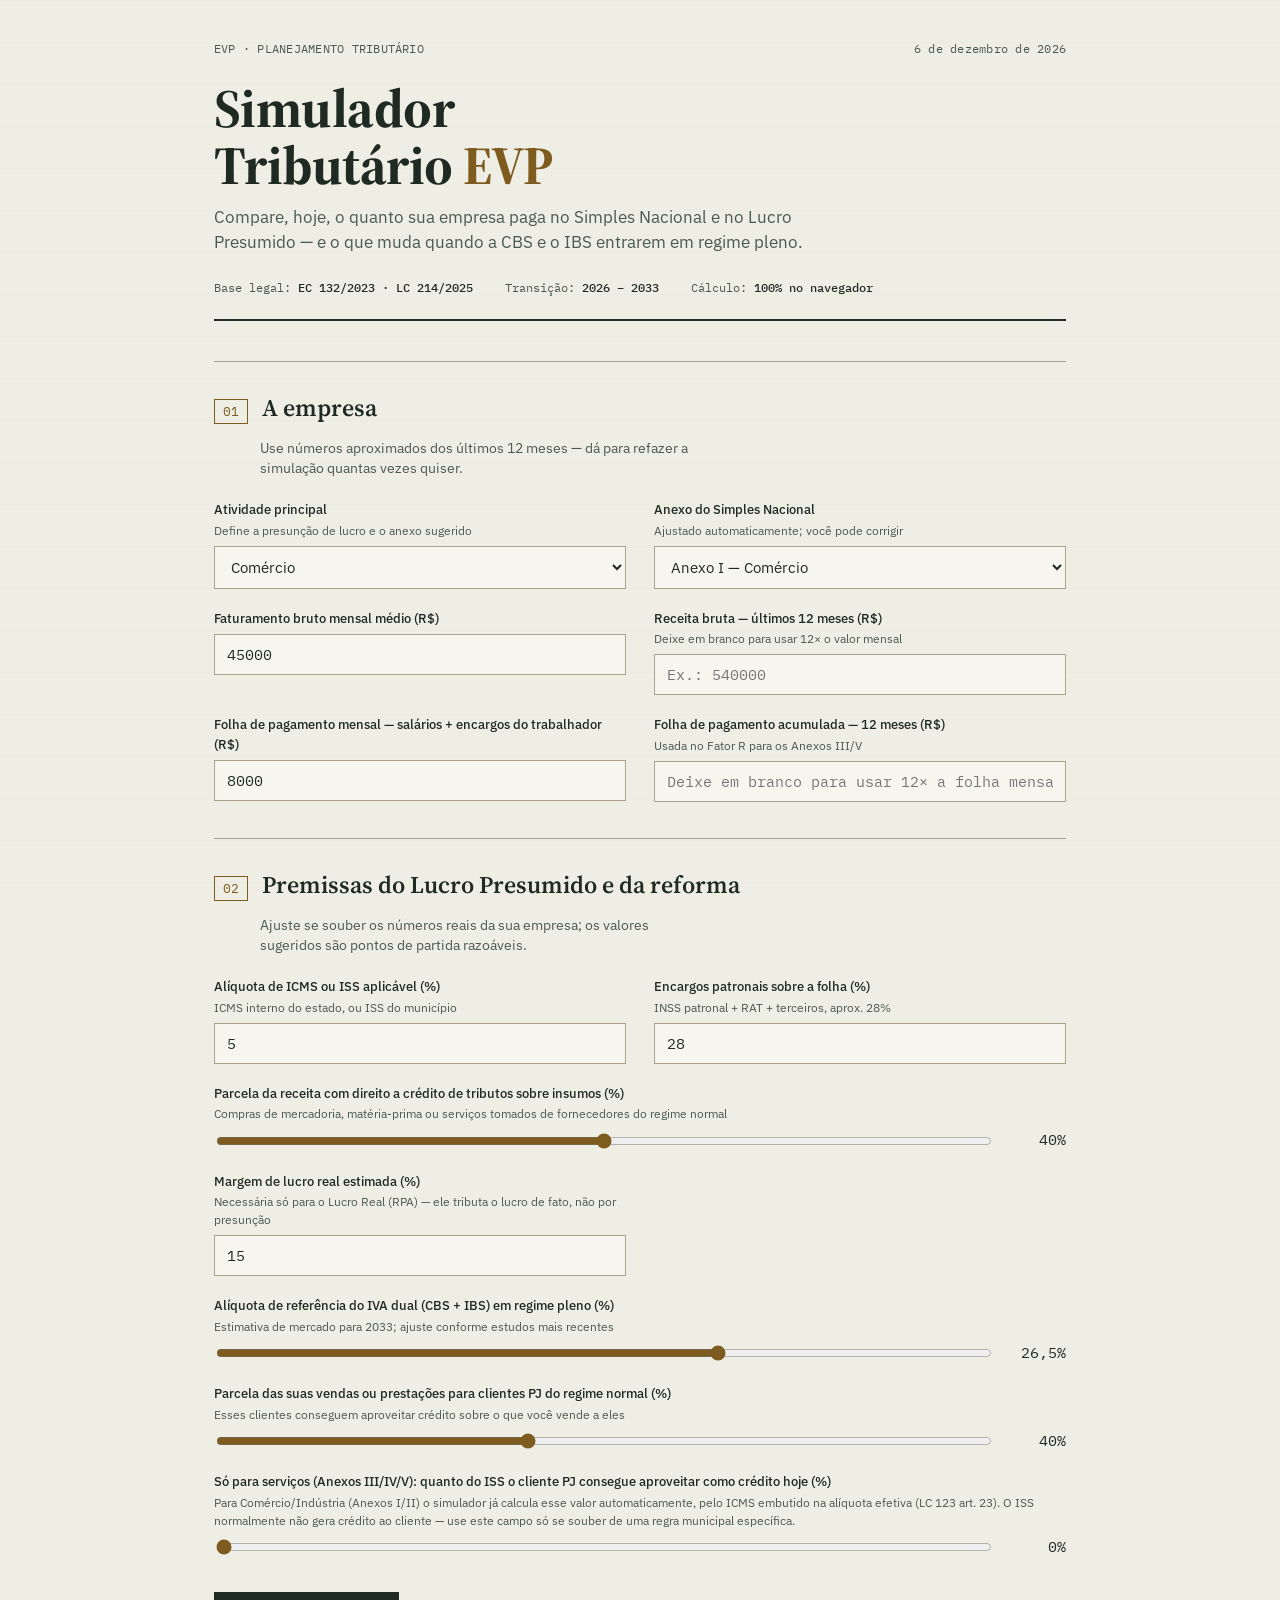
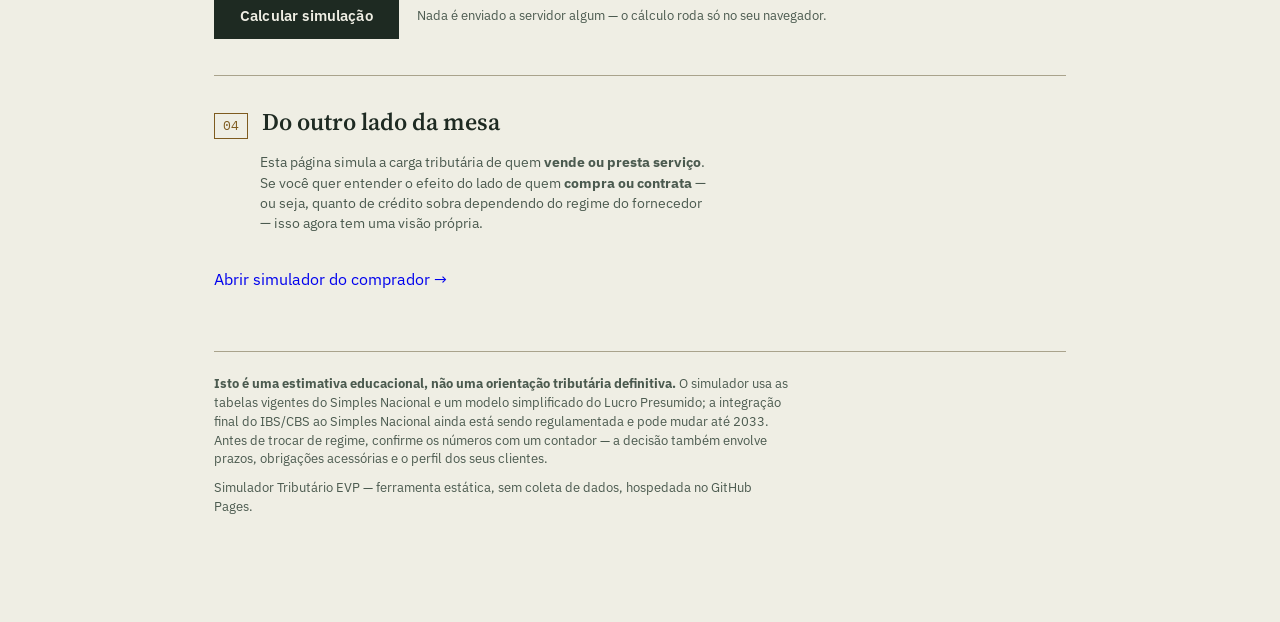
==== commit 7338595d: "Add files via upload" ====
--- a/index.html
+++ b/index.html
@@ -6,360 +6,7 @@
 <title>Simulador Tributário EVP</title>
 <link rel="preconnect" href="https://fonts.googleapis.com">
 <link href="https://fonts.googleapis.com/css2?family=Source+Serif+4:opsz,wght@8..60,400;8..60,500;8..60,600;8..60,700&family=IBM+Plex+Sans:wght@400;500;600&family=IBM+Plex+Mono:wght@400;500;600&display=swap" rel="stylesheet">
-<style>
-  :root{
-    --paper: #efeee4;
-    --paper-raised: #f7f6ee;
-    --ink: #1e2a22;
-    --ink-soft: #4b5a4f;
-    --rule: #c9c4b2;
-    --rule-strong: #a9a38c;
-    --brass: #a8792e;
-    --brass-dark: #7e5b1f;
-    --brick: #8b3a3a;
-    --forest: #3c5a41;
-    --serif: 'Source Serif 4', serif;
-    --sans: 'IBM Plex Sans', sans-serif;
-    --mono: 'IBM Plex Mono', monospace;
-  }
-
-  *{ box-sizing: border-box; }
-  html{ scroll-behavior: smooth; }
-
-  body{
-    margin:0;
-    background: var(--paper);
-    color: var(--ink);
-    font-family: var(--sans);
-    line-height: 1.5;
-    -webkit-font-smoothing: antialiased;
-  }
-
-  body::before{
-    content:"";
-    position: fixed;
-    inset:0;
-    pointer-events:none;
-    background-image:
-      linear-gradient(var(--rule) 1px, transparent 1px);
-    background-size: 100% 42px;
-    opacity: .05;
-    z-index: 0;
-  }
-
-  .wrap{
-    max-width: 900px;
-    margin: 0 auto;
-    padding: 0 24px 96px;
-    position: relative;
-    z-index: 1;
-  }
-
-  /* ---------- Header / document block ---------- */
-  header.doc{
-    border-bottom: 2px solid var(--ink);
-    padding: 40px 0 22px;
-    margin-bottom: 40px;
-  }
-  .doc-top{
-    display:flex;
-    justify-content: space-between;
-    align-items: baseline;
-    font-family: var(--mono);
-    font-size: 12px;
-    color: var(--ink-soft);
-    letter-spacing: .02em;
-    margin-bottom: 22px;
-  }
-  h1.title{
-    font-family: var(--serif);
-    font-weight: 700;
-    font-size: clamp(34px, 5.5vw, 54px);
-    line-height: 1.05;
-    margin: 0 0 12px;
-    letter-spacing: -0.01em;
-  }
-  h1.title em{
-    font-style: normal;
-    color: var(--brass-dark);
-  }
-  .subtitle{
-    max-width: 60ch;
-    font-size: 16.5px;
-    color: var(--ink-soft);
-    margin: 0;
-  }
-  .doc-meta{
-    margin-top: 24px;
-    display:flex;
-    gap: 32px;
-    flex-wrap: wrap;
-    font-family: var(--mono);
-    font-size: 12px;
-    color: var(--ink-soft);
-  }
-  .doc-meta strong{ color: var(--ink); font-weight: 500; }
-
-  /* ---------- Section framing (form as ledger) ---------- */
-  section.sheet{
-    border-top: 1px solid var(--rule-strong);
-    padding-top: 28px;
-    margin-top: 36px;
-  }
-  .sheet-head{
-    display:flex;
-    align-items:baseline;
-    gap: 14px;
-    margin-bottom: 22px;
-  }
-  .sheet-num{
-    font-family: var(--mono);
-    font-size: 13px;
-    color: var(--brass-dark);
-    border: 1px solid var(--brass-dark);
-    padding: 2px 8px;
-    flex-shrink:0;
-  }
-  .sheet-head h2{
-    font-family: var(--serif);
-    font-weight: 600;
-    font-size: 24px;
-    margin: 0;
-  }
-  .sheet-note{
-    font-size: 13.5px;
-    color: var(--ink-soft);
-    margin: -10px 0 22px 46px;
-    max-width: 56ch;
-  }
-
-  /* ---------- Fields ---------- */
-  .grid{
-    display:grid;
-    grid-template-columns: 1fr 1fr;
-    gap: 20px 28px;
-  }
-  .grid.full{ grid-template-columns: 1fr; }
-  .field{ display:flex; flex-direction:column; gap:6px; }
-  .field.span2{ grid-column: 1 / -1; }
-  label{
-    font-size: 13px;
-    font-weight: 500;
-    color: var(--ink);
-  }
-  label .hint{
-    display:block;
-    font-weight: 400;
-    color: var(--ink-soft);
-    font-size: 12px;
-    margin-top: 2px;
-  }
-  input[type="text"], input[type="number"], select{
-    font-family: var(--mono);
-    font-size: 15px;
-    padding: 10px 12px;
-    border: 1px solid var(--rule-strong);
-    background: var(--paper-raised);
-    color: var(--ink);
-    border-radius: 0;
-    width: 100%;
-  }
-  select{ font-family: var(--sans); font-size: 14.5px; }
-  input:focus, select:focus{
-    outline: 2px solid var(--brass);
-    outline-offset: 1px;
-    border-color: var(--brass);
-  }
-  input[type="range"]{
-    width: 100%;
-    accent-color: var(--brass-dark);
-  }
-  .range-row{
-    display:flex; align-items:center; gap:14px;
-  }
-  .range-row output{
-    font-family: var(--mono);
-    font-size: 15px;
-    min-width: 58px;
-    text-align:right;
-  }
-
-  .btn-row{
-    margin-top: 34px;
-    display:flex;
-    align-items:center;
-    gap: 18px;
-    flex-wrap: wrap;
-  }
-  button.calc{
-    font-family: var(--sans);
-    font-weight: 600;
-    font-size: 15px;
-    background: var(--ink);
-    color: var(--paper);
-    border: none;
-    padding: 14px 26px;
-    cursor: pointer;
-    letter-spacing: .01em;
-  }
-  button.calc:hover{ background: var(--brass-dark); }
-  .btn-caption{ font-size: 13px; color: var(--ink-soft); }
-
-  /* ---------- Results ---------- */
-  #results{ display:none; }
-
-  .tabs{
-    display:flex;
-    gap: 4px;
-    margin-bottom: -1px;
-  }
-  .tab-btn{
-    font-family: var(--sans);
-    font-weight: 500;
-    font-size: 14px;
-    background: var(--paper);
-    color: var(--ink-soft);
-    border: 1px solid var(--rule-strong);
-    border-bottom: none;
-    padding: 10px 18px 12px;
-    cursor: pointer;
-    position: relative;
-    top: 1px;
-  }
-  .tab-btn.active{
-    background: var(--paper-raised);
-    color: var(--ink);
-    font-weight: 600;
-    border-color: var(--ink);
-  }
-  .tab-btn:not(.active):hover{ color: var(--ink); }
-  .tab-panel{
-    border: 1px solid var(--ink);
-    border-top-color: var(--ink);
-    padding: 26px 24px 6px;
-    background: var(--paper-raised);
-  }
-  .verdict{
-    border: 2px solid var(--ink);
-    padding: 26px 26px 24px;
-    margin-bottom: 32px;
-    position: relative;
-    background: var(--paper-raised);
-  }
-  .verdict::before{
-    content: "PARECER";
-    position:absolute;
-    top:-11px; left: 22px;
-    background: var(--paper-raised);
-    padding: 0 8px;
-    font-family: var(--mono);
-    font-size: 11px;
-    letter-spacing: .08em;
-    color: var(--brass-dark);
-  }
-  .verdict h3{
-    font-family: var(--serif);
-    font-size: 22px;
-    margin: 4px 0 10px;
-  }
-  .verdict p{ margin: 0 0 10px; color: var(--ink-soft); font-size: 14.5px; }
-  .verdict p:last-child{ margin-bottom: 0; }
-  .verdict .savings{
-    font-family: var(--mono);
-    color: var(--forest);
-    font-weight: 600;
-  }
-  .verdict .savings.negative{ color: var(--brick); }
-
-  table.compare{
-    width: 100%;
-    border-collapse: collapse;
-    margin-bottom: 28px;
-    font-size: 14.5px;
-  }
-  table.compare caption{
-    text-align:left;
-    font-family: var(--mono);
-    font-size: 12px;
-    color: var(--ink-soft);
-    margin-bottom: 8px;
-  }
-  table.compare th, table.compare td{
-    border-bottom: 1px solid var(--rule);
-    padding: 10px 8px;
-    text-align: right;
-  }
-  table.compare th:first-child, table.compare td:first-child{
-    text-align:left;
-  }
-  table.compare thead th{
-    font-weight: 600;
-    border-bottom: 2px solid var(--ink);
-    color: var(--ink-soft);
-    font-size: 12.5px;
-    text-transform: none;
-  }
-  table.compare td.num, table.compare th.num{ font-family: var(--mono); }
-  table.compare tr.best td{ font-weight: 600; color: var(--forest); }
-  table.compare tr.best td:first-child::after{
-    content: " ◆ menor carga hoje";
-    font-family: var(--sans);
-    font-weight: 400;
-    font-size: 11.5px;
-    color: var(--forest);
-  }
-
-  details.breakdown{
-    border: 1px solid var(--rule-strong);
-    padding: 14px 18px;
-    margin-bottom: 14px;
-    background: var(--paper-raised);
-  }
-  details.breakdown summary{
-    cursor: pointer;
-    font-weight: 600;
-    font-size: 14px;
-    list-style: none;
-  }
-  details.breakdown summary::-webkit-details-marker{ display:none; }
-  details.breakdown summary::before{
-    content: "+ ";
-    font-family: var(--mono);
-    color: var(--brass-dark);
-  }
-  details.breakdown[open] summary::before{ content: "– "; }
-  .bk-row{
-    display:flex; justify-content: space-between;
-    font-family: var(--mono);
-    font-size: 13px;
-    padding: 6px 0;
-    border-bottom: 1px dashed var(--rule);
-  }
-  .bk-row:last-child{ border-bottom:none; font-weight:600; padding-top:10px; }
-  .bk-row span:first-child{ font-family: var(--sans); color: var(--ink-soft); }
-
-  .reform-note{
-    font-size: 13.5px;
-    color: var(--ink-soft);
-    border-left: 3px solid var(--brass);
-    padding: 4px 0 4px 16px;
-    margin: 18px 0 0;
-  }
-
-  footer{
-    margin-top: 60px;
-    padding-top: 22px;
-    border-top: 1px solid var(--rule-strong);
-    font-size: 12.5px;
-    color: var(--ink-soft);
-  }
-  footer p{ max-width: 72ch; margin: 0 0 10px; }
-
-  @media (max-width: 640px){
-    .grid{ grid-template-columns: 1fr; }
-    .sheet-note{ margin-left: 0; }
-  }
-</style>
+<link rel="stylesheet" href="styles.css">
 </head>
 <body>
 <div class="wrap">
@@ -497,12 +144,12 @@
       </div>
 
       <div class="field span2">
-        <label for="repasseSimples">Hoje, quanto do seu imposto o cliente PJ consegue aproveitar como crédito (%)
-          <span class="hint">No Simples isso costuma ser baixo ou zero, pois o DAS não destaca ICMS/PIS/COFINS separadamente</span>
+        <label for="repasseSimples">Só para serviços (Anexos III/IV/V): quanto do ISS o cliente PJ consegue aproveitar como crédito hoje (%)
+          <span class="hint">Para Comércio/Indústria (Anexos I/II) o simulador já calcula esse valor automaticamente, pelo ICMS embutido na alíquota efetiva (LC 123 art. 23). O ISS normalmente não gera crédito ao cliente — use este campo só se souber de uma regra municipal específica.</span>
         </label>
         <div class="range-row">
-          <input type="range" id="repasseSimples" min="0" max="100" value="15">
-          <output id="repasseSimplesOut">15%</output>
+          <input type="range" id="repasseSimples" min="0" max="100" value="0">
+          <output id="repasseSimplesOut">0%</output>
         </div>
       </div>
     </div>
@@ -522,11 +169,10 @@
     <div class="tabs" role="tablist">
       <button class="tab-btn active" id="tabBtnCarga" role="tab" aria-selected="true">Carga tributária</button>
       <button class="tab-btn" id="tabBtnCredito" role="tab" aria-selected="false">Créditos tomados e repassados</button>
-      <button class="tab-btn" id="tabBtnComprador" role="tab" aria-selected="false">Visão de quem contrata</button>
     </div>
 
     <div class="tab-panel" id="panelCarga">
-      <div class="verdict" id="verdict" aria-live="polite"></div>
+      <div class="verdict" id="verdict"></div>
 
       <table class="compare" id="compareTable">
         <caption>Carga tributária mensal estimada, por regime</caption>
@@ -564,7 +210,7 @@
     </div>
 
     <div class="tab-panel" id="panelCredito" hidden>
-      <div class="verdict" id="verdictCredito" aria-live="polite"></div>
+      <div class="verdict" id="verdictCredito"></div>
 
       <table class="compare" id="creditTable">
         <caption>Crédito tributário mensal, por regime</caption>
@@ -586,91 +232,18 @@
       <p class="reform-note">"Crédito tomado" é o quanto sua empresa consegue abater de imposto ao comprar insumos ou mercadorias. "Crédito repassado" é o quanto do imposto embutido na sua nota o seu cliente PJ do regime normal consegue usar para abater o imposto dele — quanto maior esse número, mais competitiva fica sua nota fiscal para quem compra de você.</p>
     </div>
 
-    <div class="tab-panel" id="panelComprador" hidden>
-      <p class="sheet-note" style="margin:0 0 20px;">Aqui a pergunta muda de lado: se <strong>você</strong> compra um produto ou contrata um serviço, o regime do seu fornecedor muda o quanto sobra pra você em crédito — e isso pode compensar um preço maior ou menor.</p>
-
-      <div class="grid">
-        <div class="field span2">
-          <label for="valorContratado">Valor mensal do que você compra ou contrata (R$)
-            <span class="hint">Considere o mesmo valor para os três fornecedores, para comparar só o efeito do crédito</span>
-          </label>
-          <input type="text" inputmode="numeric" id="valorContratado" value="20000">
-        </div>
-
-        <div class="field">
-          <label for="tipoOperacao">Tipo de operação
-            <span class="hint">Produto gera ICMS; serviço em geral gera ISS</span>
-          </label>
-          <select id="tipoOperacao">
-            <option value="produto">Compra de produto/mercadoria</option>
-            <option value="servico">Contratação de serviço</option>
-          </select>
-        </div>
-
-        <div class="field">
-          <label for="icmsCompra">Alíquota de ICMS da operação (%)
-            <span class="hint">Depende da tabela do seu estado/NCM — só é usada se for produto</span>
-          </label>
-          <input type="text" inputmode="decimal" id="icmsCompra" value="18">
-        </div>
-
-        <div class="field">
-          <label for="aproveitaCredito">Você aproveita crédito tributário?
-            <span class="hint">Só faz diferença se você for contribuinte do regime normal</span>
-          </label>
-          <select id="aproveitaCredito">
-            <option value="sim">Sim, sou do regime normal</option>
-            <option value="nao">Não (Simples, ou consumidor final)</option>
-          </select>
-        </div>
-
-        <div class="field">
-          <label for="momentoCompra">Momento da simulação</label>
-          <select id="momentoCompra">
-            <option value="hoje">Hoje (regras atuais)</option>
-            <option value="reforma">Reforma em regime pleno (2033)</option>
-          </select>
-        </div>
-
-        <div class="field" id="hibridoField" style="display:none;">
-          <label for="fornecedorHibrido">Se o fornecedor for do Simples
-            <span class="hint">A partir de 2027 ele pode optar por apurar o IBS/CBS por fora do DAS</span>
-          </label>
-          <select id="fornecedorHibrido">
-            <option value="nao">Continua tudo dentro do DAS</option>
-            <option value="sim">Apura o IBS/CBS por fora (híbrido)</option>
-          </select>
-        </div>
-
-        <div class="field span2" id="repasseHibridoField" style="display:none;">
-          <label for="repasseHibridoNao">Se o fornecedor do Simples continuar 100% no DAS, quanto do IVA pleno ele ainda repassa como crédito (%)
-            <span class="hint">Estimativa própria, ajustável — a regulamentação definitiva da apropriação de crédito no Simples ainda não está fechada</span>
-          </label>
-          <div class="range-row">
-            <input type="range" id="repasseHibridoNao" min="0" max="100" value="60">
-            <output id="repasseHibridoNaoOut">60%</output>
-          </div>
-        </div>
-      </div>
-
-      <div class="btn-row">
-        <button class="calc" id="calcCompradorBtn">Simular contratação</button>
-      </div>
-
-      <div id="compradorResults" style="display:none; margin-top:28px;">
-        <div class="verdict" id="verdictComprador" aria-live="polite"></div>
-        <table class="compare" id="compradorTable">
-          <caption>Custo líquido estimado, por regime do fornecedor</caption>
-          <thead>
-            <tr>
-              <th>Fornecedor</th>
-              <th class="num">Crédito recuperável</th>
-              <th class="num">Custo líquido</th>
-            </tr>
-          </thead>
-          <tbody id="compradorBody"></tbody>
-        </table>
-      </div>
+  </section>
+
+  <section class="sheet" id="comprador-nav">
+    <div class="sheet-head">
+      <span class="sheet-num">04</span>
+      <h2>Do outro lado da mesa</h2>
+    </div>
+    <p class="sheet-note">
+      Esta página simula a carga tributária de quem <strong>vende ou presta serviço</strong>. Se você quer entender o efeito do lado de quem <strong>compra ou contrata</strong> — ou seja, quanto de crédito sobra dependendo do regime do fornecedor — isso agora tem uma visão própria.
+    </p>
+    <div class="btn-row">
+      <a class="calc" style="text-decoration:none; display:inline-block;" href="comprador.html">Abrir simulador do comprador →</a>
     </div>
   </section>
 
@@ -681,20 +254,14 @@
 
 </div>
 
+<script src="helpers.js"></script>
 <script>
 (function(){
   const $ = (id) => document.getElementById(id);
 
   $('today').textContent = new Date().toLocaleDateString('pt-BR', { year:'numeric', month:'long', day:'numeric' });
 
-  const fmtBRL = (v) => v.toLocaleString('pt-BR', { style:'currency', currency:'BRL', maximumFractionDigits:0 });
-  const fmtPct = (v) => v.toLocaleString('pt-BR', { minimumFractionDigits:1, maximumFractionDigits:2 }) + '%';
-  const parseNum = (str) => {
-    if (!str) return 0;
-    const cleaned = String(str).replace(/[^\d.,-]/g,'').replace(/\.(?=\d{3})/g,'').replace(',','.');
-    const n = parseFloat(cleaned);
-    return isNaN(n) ? 0 : n;
-  };
+  // fmtBRL, fmtPct e parseNum agora vêm de helpers.js (compartilhado com comprador.html)
 
   // ---------- Simples Nacional tables (LC 123/2006, faixas vigentes) ----------
   const TABLES = {
@@ -706,14 +273,28 @@
   };
 
   function faixaFor(table, rbt12){
-    for (const [limit, aliq, deduz] of table){
-      if (rbt12 <= limit) return { limit, aliq, deduz, acimaDoTeto: false };
+    for (let i = 0; i < table.length; i++){
+      const [limit, aliq, deduz] = table[i];
+      if (rbt12 <= limit) return { index: i, limit, aliq, deduz, excedeuTeto: false };
     }
-    // RBT12 acima de R$ 4.800.000: fora do teto do Simples. Usamos a última
-    // faixa como referência aproximada e sinalizamos para exibir o aviso.
-    const last = table[table.length - 1];
-    return { limit: last[0], aliq: last[1], deduz: last[2], acimaDoTeto: true };
-  }
+    // RBT12 acima de R$ 4.800.000: a empresa já estaria excluída do Simples.
+    // Em vez de quebrar (bug anterior retornava null aqui), usamos a última
+    // faixa como referência ilustrativa e sinalizamos o excesso de teto.
+    const i = table.length - 1;
+    const [limit, aliq, deduz] = table[i];
+    return { index: i, limit, aliq, deduz, excedeuTeto: true };
+  }
+
+  // Percentual de ICMS/ISS embutido na alíquota efetiva do Simples, por
+  // anexo e faixa (Resolução CGSN — Anexos I a V, tabelas de repartição).
+  // Usado para calcular com precisão o crédito de ICMS que a LC 123/2006,
+  // art. 23, permite repassar ao cliente PJ do regime normal (só Anexos
+  // I e II geram esse crédito; ISS, nos Anexos III/IV/V, normalmente não
+  // gera crédito ao cliente, por isso não entra aqui).
+  const REPARTICAO_ICMS = {
+    I:  [0.340, 0.340, 0.335, 0.335, 0.335, 0],
+    II: [0.320, 0.320, 0.320, 0.320, 0.320, 0],
+  };
 
   function calcSimples(anexoInput, setor, rbt12, faturamentoMensal, folha12){
     let anexoUsado = anexoInput;
@@ -731,9 +312,16 @@
       cppExtra = 0.20 * (folha12 / 12);
       dasMensal += cppExtra;
     }
+    // Parte do DAS (antes do CPP à parte do Anexo IV) que corresponde a
+    // ICMS — só existe para Anexos I e II (produto). É a base do crédito
+    // que a LC 123/2006, art. 23, permite repassar ao cliente PJ.
+    const reparticaoIcmsPct = REPARTICAO_ICMS[anexoUsado] ? REPARTICAO_ICMS[anexoUsado][f.index] : null;
+    const valorIcmsNoDas = reparticaoIcmsPct !== null ? dasMensal * reparticaoIcmsPct : null;
     return {
       anexoUsado, fatorR, aliqNominal: f.aliq, deduz: f.deduz, aliqEfetiva,
-      dasMensal, cppExtra, total: dasMensal, acimaDoTeto: f.acimaDoTeto
+      dasMensal, cppExtra, total: dasMensal,
+      faixaIndex: f.index, excedeuTeto: f.excedeuTeto,
+      reparticaoIcmsPct, valorIcmsNoDas
     };
   }
 
@@ -815,8 +403,15 @@
     const tomadoRPA = rpa.pisCredito + rpa.cofinsCredito + (servico ? 0 : rpa.icmsCredito); // não cumulativo pleno, já hoje
     const tomadoReforma = reforma.credito; // IBS/CBS não cumulativo pleno
 
-    // Crédito repassado ao cliente PJ do regime normal (pondera pela fatia B2B)
-    const repassadoSimples = simples.total * (repasseSimplesPct / 100) * b2b;
+    // Crédito repassado ao cliente PJ do regime normal (pondera pela fatia B2B).
+    // Para Anexos I/II (produto), usamos o valor real de ICMS embutido no DAS
+    // (LC 123/2006, art. 23) em vez de uma estimativa manual. Para Anexos
+    // III/IV/V (serviço), o ISS normalmente não gera crédito ao cliente da
+    // mesma forma que o ICMS, então mantemos o percentual manual como
+    // estimativa de referência (ex.: municípios com regras específicas).
+    const repassadoSimples = simples.valorIcmsNoDas !== null
+      ? simples.valorIcmsNoDas * b2b
+      : simples.total * (repasseSimplesPct / 100) * b2b;
     const repassadoPresumido = (servico ? 0 : presumido.icmsIss) * b2b; // só ICMS é repassável; PIS/COFINS cumulativo não gera crédito
     const debitoRPA = faturamentoMensal * (0.0165 + 0.076) + (servico ? 0 : faturamentoMensal * (icmsIssPct / 100));
     const repassadoRPA = debitoRPA * b2b; // já não cumulativo hoje: repassa o imposto destacado por inteiro
@@ -830,30 +425,7 @@
     };
   }
 
-  // ---------- Simulação do comprador/contratante ----------
-  function calcComprador(valor, tipoOperacao, icmsCompraPct, momento, fornecedorHibrido, repasseSimplesPct, ivaRateVal, repasseHibridoNaoPct){
-    const produto = tipoOperacao === 'produto';
-    let creditoSimples, creditoPresumido, creditoRPA;
-
-    if (momento === 'hoje'){
-      creditoSimples = valor * (repasseSimplesPct / 100);
-      creditoPresumido = produto ? valor * (icmsCompraPct / 100) : 0;
-      creditoRPA = produto
-        ? valor * ((icmsCompraPct / 100) + 0.0165 + 0.076)
-        : valor * (0.0165 + 0.076);
-    } else {
-      const ivaLiquidoRate = ivaRateVal / 100;
-      creditoRPA = valor * ivaLiquidoRate;
-      creditoPresumido = valor * ivaLiquidoRate;
-      creditoSimples = fornecedorHibrido ? valor * ivaLiquidoRate : valor * ivaLiquidoRate * (repasseHibridoNaoPct / 100);
-    }
-
-    return {
-      simples: { credito: creditoSimples, custoLiquido: valor - creditoSimples },
-      presumido: { credito: creditoPresumido, custoLiquido: valor - creditoPresumido },
-      rpa: { credito: creditoRPA, custoLiquido: valor - creditoRPA },
-    };
-  }
+  // (A simulação do lado do comprador/contratante agora vive em comprador.html)
 
   // ---------- UI wiring ----------
   const setorSel = $('setor');
@@ -876,32 +448,18 @@
   const repasseSimples = $('repasseSimples'), repasseSimplesOut = $('repasseSimplesOut');
   repasseSimples.addEventListener('input', () => repasseSimplesOut.textContent = repasseSimples.value + '%');
 
-  const tabBtnCarga = $('tabBtnCarga'), tabBtnCredito = $('tabBtnCredito'), tabBtnComprador = $('tabBtnComprador');
-  const panelCarga = $('panelCarga'), panelCredito = $('panelCredito'), panelComprador = $('panelComprador');
+  const tabBtnCarga = $('tabBtnCarga'), tabBtnCredito = $('tabBtnCredito');
+  const panelCarga = $('panelCarga'), panelCredito = $('panelCredito');
   function showTab(which){
     panelCarga.hidden = which !== 'carga';
     panelCredito.hidden = which !== 'credito';
-    panelComprador.hidden = which !== 'comprador';
     tabBtnCarga.classList.toggle('active', which === 'carga');
     tabBtnCredito.classList.toggle('active', which === 'credito');
-    tabBtnComprador.classList.toggle('active', which === 'comprador');
     tabBtnCarga.setAttribute('aria-selected', which === 'carga');
     tabBtnCredito.setAttribute('aria-selected', which === 'credito');
-    tabBtnComprador.setAttribute('aria-selected', which === 'comprador');
   }
   tabBtnCarga.addEventListener('click', () => showTab('carga'));
   tabBtnCredito.addEventListener('click', () => showTab('credito'));
-  tabBtnComprador.addEventListener('click', () => showTab('comprador'));
-
-  const momentoCompra = $('momentoCompra'), hibridoField = $('hibridoField'), repasseHibridoField = $('repasseHibridoField');
-  momentoCompra.addEventListener('change', () => {
-    const isReforma = momentoCompra.value === 'reforma';
-    hibridoField.style.display = isReforma ? 'flex' : 'none';
-    repasseHibridoField.style.display = isReforma ? 'flex' : 'none';
-  });
-
-  const repasseHibridoNao = $('repasseHibridoNao'), repasseHibridoNaoOut = $('repasseHibridoNaoOut');
-  repasseHibridoNao.addEventListener('input', () => repasseHibridoNaoOut.textContent = repasseHibridoNao.value + '%');
 
   $('calcBtn').addEventListener('click', () => {
     const setor = setorSel.value;
@@ -931,7 +489,7 @@
 
     // Comparação hoje: Simples, Presumido e Lucro Real (RPA)
     const rows = [
-      { label: `Simples Nacional (Anexo ${simples.anexoUsado})${simples.acimaDoTeto ? ' ⚠ acima do teto' : ''}`, total: simples.total, aliq: simples.aliqEfetiva },
+      { label: `Simples Nacional (Anexo ${simples.anexoUsado})`, total: simples.total, aliq: simples.aliqEfetiva },
       { label: 'Lucro Presumido', total: presumido.total, aliq: presumido.total / faturamentoMensal },
       { label: 'Lucro Real (RPA)', total: rpa.total, aliq: rpa.total / faturamentoMensal },
     ];
@@ -962,14 +520,7 @@
       reformNote = `Na projeção de IVA pleno (2033), a carga estimada sobe para <span class="savings negative">${fmtBRL(reforma.total)}</span> em relação à melhor opção de hoje — o efeito tende a ser menor se você conseguir aproveitar mais créditos sobre seus insumos.`;
     }
 
-    const tetoWarning = simples.acimaDoTeto ? `
-      <div class="reform-note" style="border-left-color:var(--brick); margin:0 0 22px;">
-        <strong>Atenção:</strong> a receita bruta dos últimos 12 meses informada (${fmtBRL(rbt12)}) está acima do teto do Simples Nacional (R$ 4.800.000). Nesse caso a empresa já estaria excluída do regime (ou sujeita a exclusão a partir do ano seguinte, se o excesso for de até 20%) — o valor mostrado abaixo para o Simples é apenas uma referência com a alíquota máxima da tabela, não um cálculo válido. Confirme a situação com um contador.
-      </div>
-    ` : '';
-
     verdict.innerHTML = `
-      ${tetoWarning}
       <h3>Hoje, ${cheaper} sai mais barato para esta empresa</h3>
       <p>Diferença mensal estimada para a segunda opção mais barata: <span class="savings">${fmtBRL(diff)}</span> (${fmtBRL(diff*12)} ao ano).</p>
       <p>${reformNote}</p>
@@ -978,11 +529,13 @@
 
     // Breakdowns
     $('bkSimplesBody').innerHTML = `
+      ${simples.excedeuTeto ? `<p style="color:var(--brick); font-weight:600; margin:0 0 12px;">⚠ RBT12 acima de R$ 4.800.000 — nesse patamar a empresa já estaria excluída do Simples Nacional. O cálculo abaixo usa a 6ª faixa apenas como referência ilustrativa.</p>` : ''}
       <div class="bk-row"><span>Anexo utilizado</span><span>${simples.anexoUsado}${simples.fatorR!==null ? ' (Fator R: '+fmtPct(simples.fatorR*100)+')' : ''}</span></div>
       <div class="bk-row"><span>Alíquota nominal da faixa</span><span>${fmtPct(simples.aliqNominal*100)}</span></div>
       <div class="bk-row"><span>Parcela a deduzir (anual)</span><span>${fmtBRL(simples.deduz)}</span></div>
       <div class="bk-row"><span>Alíquota efetiva</span><span>${fmtPct(simples.aliqEfetiva*100)}</span></div>
       ${simples.cppExtra ? `<div class="bk-row"><span>CPP patronal (Anexo IV, à parte)</span><span>${fmtBRL(simples.cppExtra)}</span></div>` : ''}
+      ${simples.valorIcmsNoDas !== null ? `<div class="bk-row"><span>ICMS embutido no DAS (base do crédito ao cliente PJ — LC 123 art. 23)</span><span>${fmtBRL(simples.valorIcmsNoDas)}</span></div>` : ''}
       <div class="bk-row"><span>Total mensal (DAS)</span><span>${fmtBRL(simples.total)}</span></div>
     `;
 
@@ -1061,69 +614,6 @@
     showTab('carga');
     $('results').scrollIntoView({ behavior:'smooth', block:'start' });
   });
-
-  $('calcCompradorBtn').addEventListener('click', () => {
-    const valor = parseNum($('valorContratado').value) || 0;
-    const tipoOperacao = $('tipoOperacao').value;
-    const icmsCompraPct = parseNum($('icmsCompra').value);
-    const aproveita = $('aproveitaCredito').value === 'sim';
-    const momento = momentoCompra.value;
-    const hibrido = $('fornecedorHibrido').value === 'sim';
-    const repasseSimplesPct = parseFloat(repasseSimples.value);
-    const ivaRateVal = parseFloat(ivaRate.value);
-    const repasseHibridoNaoPct = parseFloat(repasseHibridoNao.value);
-
-    if (valor <= 0){
-      alert('Informe o valor contratado para calcular.');
-      return;
-    }
-
-    const verdictComprador = $('verdictComprador');
-    const compradorBody = $('compradorBody');
-    compradorBody.innerHTML = '';
-
-    if (!aproveita){
-      verdictComprador.innerHTML = `
-        <h3>O regime do fornecedor não muda seu custo</h3>
-        <p>Como você não aproveita crédito tributário, o valor líquido de comprar de qualquer um dos três é o mesmo: <span class="savings">${fmtBRL(valor)}</span>. Nesse caso, compare só preço, prazo e qualidade.</p>
-      `;
-      ['Simples Nacional','Lucro Presumido','Lucro Real (RPA)'].forEach(label => {
-        const tr = document.createElement('tr');
-        tr.innerHTML = `<td>${label}</td><td class="num">${fmtBRL(0)}</td><td class="num">${fmtBRL(valor)}</td>`;
-        compradorBody.appendChild(tr);
-      });
-      $('compradorResults').style.display = 'block';
-      return;
-    }
-
-    const r = calcComprador(valor, tipoOperacao, icmsCompraPct, momento, hibrido, repasseSimplesPct, ivaRateVal, repasseHibridoNaoPct);
-    const rows = [
-      { label: 'Simples Nacional', ...r.simples },
-      { label: 'Lucro Presumido', ...r.presumido },
-      { label: 'Lucro Real (RPA)', ...r.rpa },
-    ];
-    let best = 0;
-    rows.forEach((row, i) => { if (row.custoLiquido < rows[best].custoLiquido) best = i; });
-
-    rows.forEach((row, i) => {
-      const tr = document.createElement('tr');
-      if (i === best) tr.className = 'best';
-      tr.innerHTML = `<td>${row.label}</td><td class="num">${fmtBRL(row.credito)}</td><td class="num">${fmtBRL(row.custoLiquido)}</td>`;
-      compradorBody.appendChild(tr);
-    });
-
-    const diff = Math.max(...rows.map(r=>r.custoLiquido)) - Math.min(...rows.map(r=>r.custoLiquido));
-    const momentoLabel = momento === 'hoje' ? 'hoje' : 'no cenário de IVA pleno (2033)';
-    verdictComprador.innerHTML = `
-      <h3>${momentoLabel === 'hoje' ? 'Hoje' : 'Na reforma plena'}, comprar de um fornecedor do ${rows[best].label} sai mais barato pra você</h3>
-      <p>Considerando o mesmo preço de tabela, a diferença de custo líquido entre a melhor e a pior opção é de <span class="savings">${fmtBRL(diff)}</span> por mês — só por causa do crédito que sobra pra você.</p>
-      <p>${momento === 'hoje'
-        ? 'Fornecedores do Lucro Real tendem a gerar mais crédito hoje porque já operam em regime não cumulativo pleno; o Simples costuma gerar pouco ou nenhum crédito de PIS/COFINS.'
-        : (hibrido ? 'Como você assumiu que o fornecedor do Simples opta pelo regime híbrido, o crédito fica equivalente ao dos demais regimes.' : 'Como o fornecedor do Simples permaneceu totalmente dentro do DAS, ele ainda repassa menos crédito do que um fornecedor do regime normal — mude a opção acima para comparar o cenário híbrido.')}</p>
-    `;
-
-    $('compradorResults').style.display = 'block';
-  });
 })();
 </script>
 </body>
--- a/styles.css
+++ b/styles.css
@@ -0,0 +1,356 @@
+/* Estilos compartilhados — Simulador Tributário EVP
+   Usado por index.html (visão de quem vende/presta serviço)
+   e comprador.html (visão de quem compra/contrata) */
+
+  :root{
+    --paper: #efeee4;
+    --paper-raised: #f7f6ee;
+    --ink: #1e2a22;
+    --ink-soft: #4b5a4f;
+    --rule: #c9c4b2;
+    --rule-strong: #a9a38c;
+    --brass: #a8792e;
+    --brass-dark: #7e5b1f;
+    --brick: #8b3a3a;
+    --forest: #3c5a41;
+    --serif: 'Source Serif 4', serif;
+    --sans: 'IBM Plex Sans', sans-serif;
+    --mono: 'IBM Plex Mono', monospace;
+  }
+
+  *{ box-sizing: border-box; }
+  html{ scroll-behavior: smooth; }
+
+  body{
+    margin:0;
+    background: var(--paper);
+    color: var(--ink);
+    font-family: var(--sans);
+    line-height: 1.5;
+    -webkit-font-smoothing: antialiased;
+  }
+
+  body::before{
+    content:"";
+    position: fixed;
+    inset:0;
+    pointer-events:none;
+    background-image:
+      linear-gradient(var(--rule) 1px, transparent 1px);
+    background-size: 100% 42px;
+    opacity: .05;
+    z-index: 0;
+  }
+
+  .wrap{
+    max-width: 900px;
+    margin: 0 auto;
+    padding: 0 24px 96px;
+    position: relative;
+    z-index: 1;
+  }
+
+  /* ---------- Header / document block ---------- */
+  header.doc{
+    border-bottom: 2px solid var(--ink);
+    padding: 40px 0 22px;
+    margin-bottom: 40px;
+  }
+  .doc-top{
+    display:flex;
+    justify-content: space-between;
+    align-items: baseline;
+    font-family: var(--mono);
+    font-size: 12px;
+    color: var(--ink-soft);
+    letter-spacing: .02em;
+    margin-bottom: 22px;
+  }
+  h1.title{
+    font-family: var(--serif);
+    font-weight: 700;
+    font-size: clamp(34px, 5.5vw, 54px);
+    line-height: 1.05;
+    margin: 0 0 12px;
+    letter-spacing: -0.01em;
+  }
+  h1.title em{
+    font-style: normal;
+    color: var(--brass-dark);
+  }
+  .subtitle{
+    max-width: 60ch;
+    font-size: 16.5px;
+    color: var(--ink-soft);
+    margin: 0;
+  }
+  .doc-meta{
+    margin-top: 24px;
+    display:flex;
+    gap: 32px;
+    flex-wrap: wrap;
+    font-family: var(--mono);
+    font-size: 12px;
+    color: var(--ink-soft);
+  }
+  .doc-meta strong{ color: var(--ink); font-weight: 500; }
+
+  /* ---------- Section framing (form as ledger) ---------- */
+  section.sheet{
+    border-top: 1px solid var(--rule-strong);
+    padding-top: 28px;
+    margin-top: 36px;
+  }
+  .sheet-head{
+    display:flex;
+    align-items:baseline;
+    gap: 14px;
+    margin-bottom: 22px;
+  }
+  .sheet-num{
+    font-family: var(--mono);
+    font-size: 13px;
+    color: var(--brass-dark);
+    border: 1px solid var(--brass-dark);
+    padding: 2px 8px;
+    flex-shrink:0;
+  }
+  .sheet-head h2{
+    font-family: var(--serif);
+    font-weight: 600;
+    font-size: 24px;
+    margin: 0;
+  }
+  .sheet-note{
+    font-size: 13.5px;
+    color: var(--ink-soft);
+    margin: -10px 0 22px 46px;
+    max-width: 56ch;
+  }
+
+  /* ---------- Fields ---------- */
+  .grid{
+    display:grid;
+    grid-template-columns: 1fr 1fr;
+    gap: 20px 28px;
+  }
+  .grid.full{ grid-template-columns: 1fr; }
+  .field{ display:flex; flex-direction:column; gap:6px; }
+  .field.span2{ grid-column: 1 / -1; }
+  label{
+    font-size: 13px;
+    font-weight: 500;
+    color: var(--ink);
+  }
+  label .hint{
+    display:block;
+    font-weight: 400;
+    color: var(--ink-soft);
+    font-size: 12px;
+    margin-top: 2px;
+  }
+  input[type="text"], input[type="number"], select{
+    font-family: var(--mono);
+    font-size: 15px;
+    padding: 10px 12px;
+    border: 1px solid var(--rule-strong);
+    background: var(--paper-raised);
+    color: var(--ink);
+    border-radius: 0;
+    width: 100%;
+  }
+  select{ font-family: var(--sans); font-size: 14.5px; }
+  input:focus, select:focus{
+    outline: 2px solid var(--brass);
+    outline-offset: 1px;
+    border-color: var(--brass);
+  }
+  input[type="range"]{
+    width: 100%;
+    accent-color: var(--brass-dark);
+  }
+  .range-row{
+    display:flex; align-items:center; gap:14px;
+  }
+  .range-row output{
+    font-family: var(--mono);
+    font-size: 15px;
+    min-width: 58px;
+    text-align:right;
+  }
+
+  .btn-row{
+    margin-top: 34px;
+    display:flex;
+    align-items:center;
+    gap: 18px;
+    flex-wrap: wrap;
+  }
+  button.calc{
+    font-family: var(--sans);
+    font-weight: 600;
+    font-size: 15px;
+    background: var(--ink);
+    color: var(--paper);
+    border: none;
+    padding: 14px 26px;
+    cursor: pointer;
+    letter-spacing: .01em;
+  }
+  button.calc:hover{ background: var(--brass-dark); }
+  .btn-caption{ font-size: 13px; color: var(--ink-soft); }
+
+  /* ---------- Results ---------- */
+  #results{ display:none; }
+
+  .tabs{
+    display:flex;
+    gap: 4px;
+    margin-bottom: -1px;
+  }
+  .tab-btn{
+    font-family: var(--sans);
+    font-weight: 500;
+    font-size: 14px;
+    background: var(--paper);
+    color: var(--ink-soft);
+    border: 1px solid var(--rule-strong);
+    border-bottom: none;
+    padding: 10px 18px 12px;
+    cursor: pointer;
+    position: relative;
+    top: 1px;
+  }
+  .tab-btn.active{
+    background: var(--paper-raised);
+    color: var(--ink);
+    font-weight: 600;
+    border-color: var(--ink);
+  }
+  .tab-btn:not(.active):hover{ color: var(--ink); }
+  .tab-panel{
+    border: 1px solid var(--ink);
+    border-top-color: var(--ink);
+    padding: 26px 24px 6px;
+    background: var(--paper-raised);
+  }
+  .verdict{
+    border: 2px solid var(--ink);
+    padding: 26px 26px 24px;
+    margin-bottom: 32px;
+    position: relative;
+    background: var(--paper-raised);
+  }
+  .verdict::before{
+    content: "PARECER";
+    position:absolute;
+    top:-11px; left: 22px;
+    background: var(--paper-raised);
+    padding: 0 8px;
+    font-family: var(--mono);
+    font-size: 11px;
+    letter-spacing: .08em;
+    color: var(--brass-dark);
+  }
+  .verdict h3{
+    font-family: var(--serif);
+    font-size: 22px;
+    margin: 4px 0 10px;
+  }
+  .verdict p{ margin: 0 0 10px; color: var(--ink-soft); font-size: 14.5px; }
+  .verdict p:last-child{ margin-bottom: 0; }
+  .verdict .savings{
+    font-family: var(--mono);
+    color: var(--forest);
+    font-weight: 600;
+  }
+  .verdict .savings.negative{ color: var(--brick); }
+
+  table.compare{
+    width: 100%;
+    border-collapse: collapse;
+    margin-bottom: 28px;
+    font-size: 14.5px;
+  }
+  table.compare caption{
+    text-align:left;
+    font-family: var(--mono);
+    font-size: 12px;
+    color: var(--ink-soft);
+    margin-bottom: 8px;
+  }
+  table.compare th, table.compare td{
+    border-bottom: 1px solid var(--rule);
+    padding: 10px 8px;
+    text-align: right;
+  }
+  table.compare th:first-child, table.compare td:first-child{
+    text-align:left;
+  }
+  table.compare thead th{
+    font-weight: 600;
+    border-bottom: 2px solid var(--ink);
+    color: var(--ink-soft);
+    font-size: 12.5px;
+    text-transform: none;
+  }
+  table.compare td.num, table.compare th.num{ font-family: var(--mono); }
+  table.compare tr.best td{ font-weight: 600; color: var(--forest); }
+  table.compare tr.best td:first-child::after{
+    content: " ◆ menor carga hoje";
+    font-family: var(--sans);
+    font-weight: 400;
+    font-size: 11.5px;
+    color: var(--forest);
+  }
+
+  details.breakdown{
+    border: 1px solid var(--rule-strong);
+    padding: 14px 18px;
+    margin-bottom: 14px;
+    background: var(--paper-raised);
+  }
+  details.breakdown summary{
+    cursor: pointer;
+    font-weight: 600;
+    font-size: 14px;
+    list-style: none;
+  }
+  details.breakdown summary::-webkit-details-marker{ display:none; }
+  details.breakdown summary::before{
+    content: "+ ";
+    font-family: var(--mono);
+    color: var(--brass-dark);
+  }
+  details.breakdown[open] summary::before{ content: "– "; }
+  .bk-row{
+    display:flex; justify-content: space-between;
+    font-family: var(--mono);
+    font-size: 13px;
+    padding: 6px 0;
+    border-bottom: 1px dashed var(--rule);
+  }
+  .bk-row:last-child{ border-bottom:none; font-weight:600; padding-top:10px; }
+  .bk-row span:first-child{ font-family: var(--sans); color: var(--ink-soft); }
+
+  .reform-note{
+    font-size: 13.5px;
+    color: var(--ink-soft);
+    border-left: 3px solid var(--brass);
+    padding: 4px 0 4px 16px;
+    margin: 18px 0 0;
+  }
+
+  footer{
+    margin-top: 60px;
+    padding-top: 22px;
+    border-top: 1px solid var(--rule-strong);
+    font-size: 12.5px;
+    color: var(--ink-soft);
+  }
+  footer p{ max-width: 72ch; margin: 0 0 10px; }
+
+  @media (max-width: 640px){
+    .grid{ grid-template-columns: 1fr; }
+    .sheet-note{ margin-left: 0; }
+  }
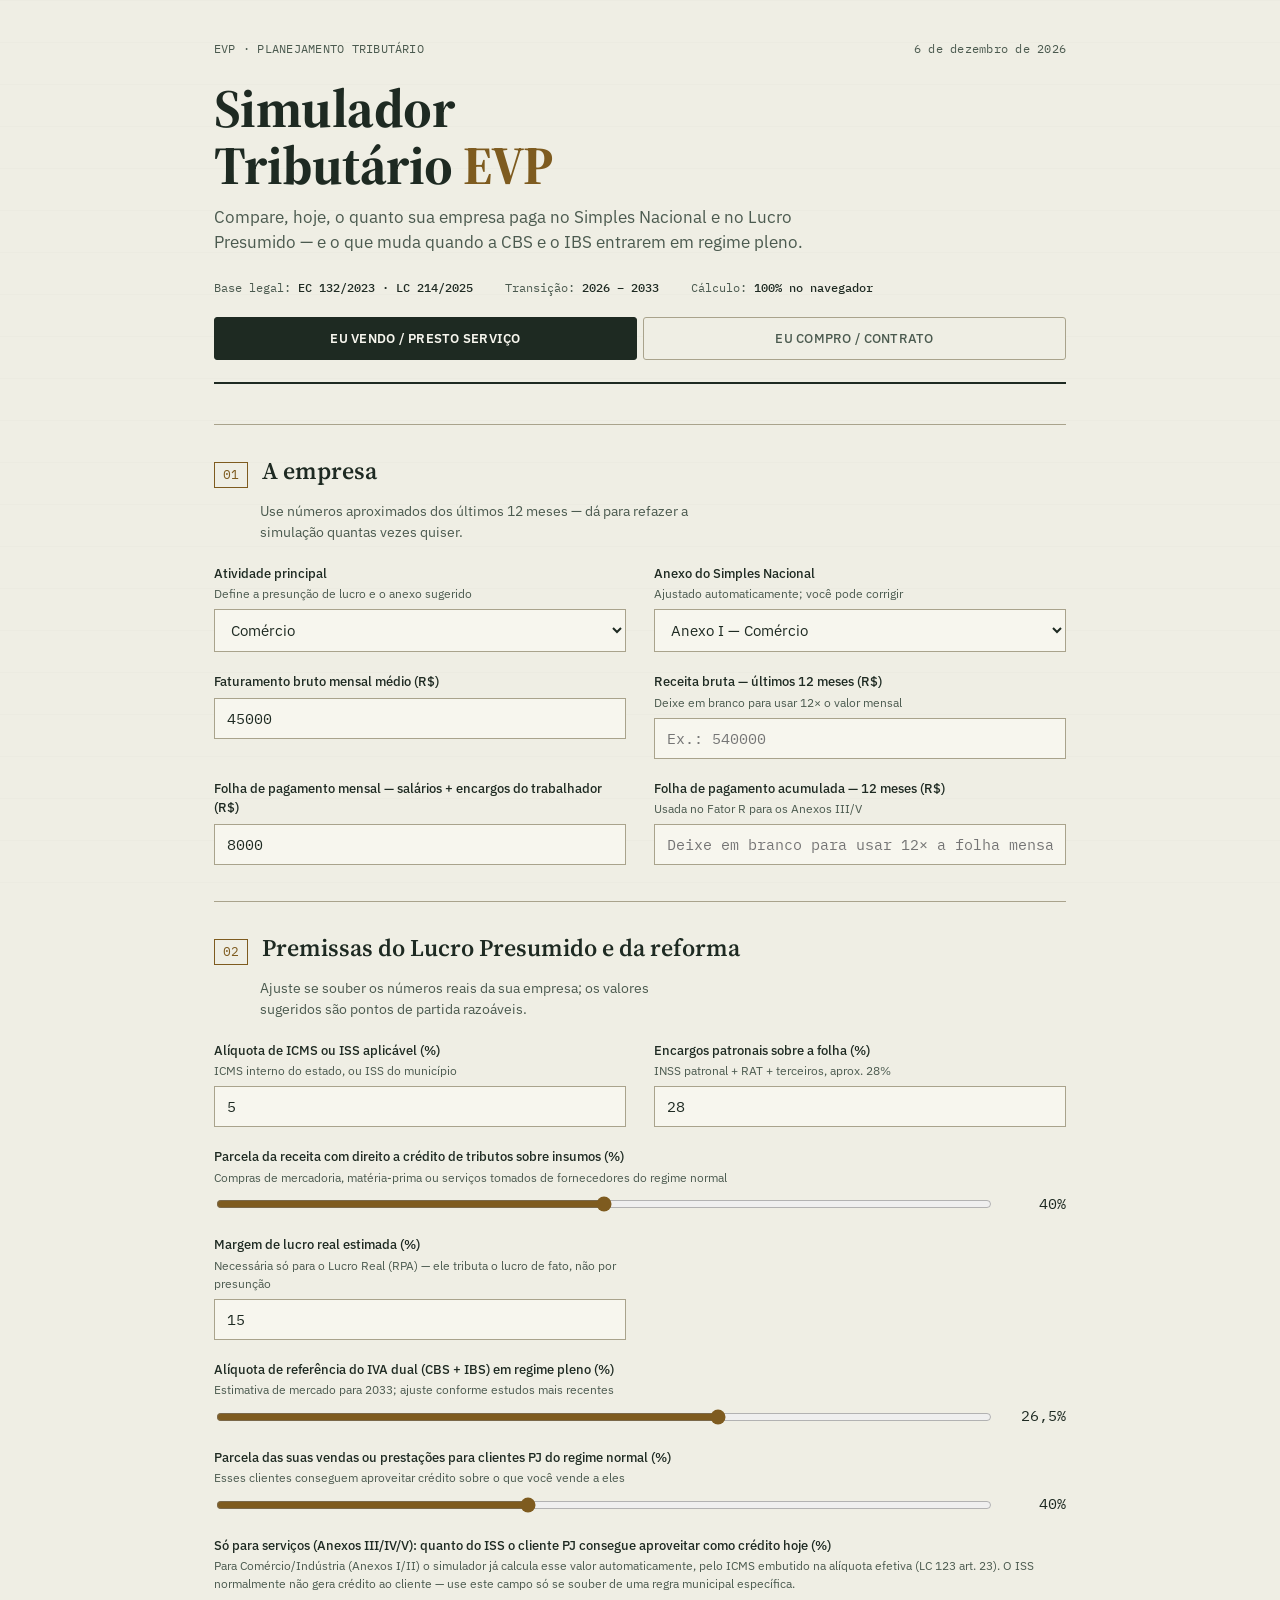
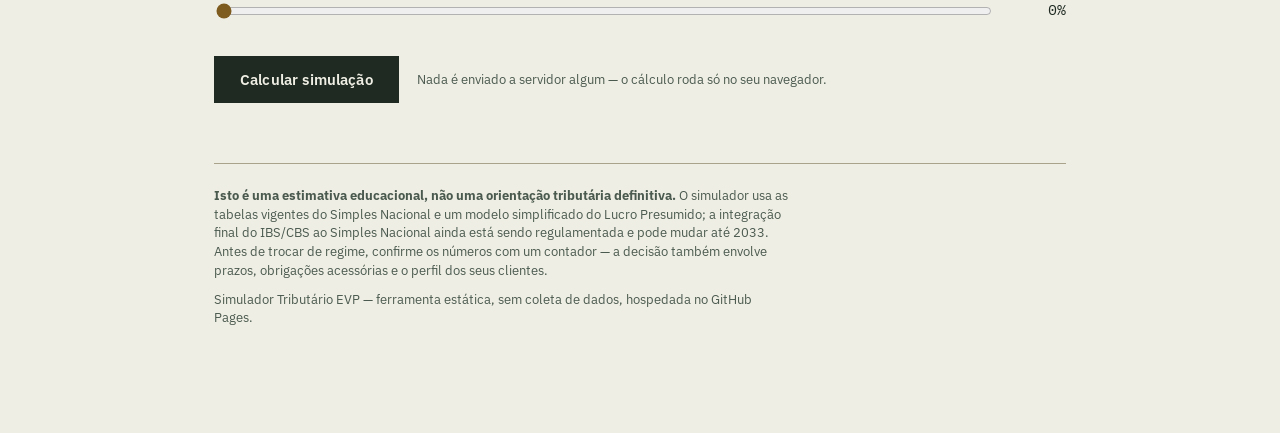
==== commit 9080475b: "Add files via upload" ====
--- a/index.html
+++ b/index.html
@@ -23,6 +23,10 @@
       <span>Transição: <strong>2026 – 2033</strong></span>
       <span>Cálculo: <strong>100% no navegador</strong></span>
     </div>
+    <nav class="env-switch">
+      <a href="index.html" class="active">Eu vendo / presto serviço</a>
+      <a href="comprador.html">Eu compro / contrato</a>
+    </nav>
   </header>
 
   <section class="sheet" id="form-section">
@@ -232,19 +236,6 @@
       <p class="reform-note">"Crédito tomado" é o quanto sua empresa consegue abater de imposto ao comprar insumos ou mercadorias. "Crédito repassado" é o quanto do imposto embutido na sua nota o seu cliente PJ do regime normal consegue usar para abater o imposto dele — quanto maior esse número, mais competitiva fica sua nota fiscal para quem compra de você.</p>
     </div>
 
-  </section>
-
-  <section class="sheet" id="comprador-nav">
-    <div class="sheet-head">
-      <span class="sheet-num">04</span>
-      <h2>Do outro lado da mesa</h2>
-    </div>
-    <p class="sheet-note">
-      Esta página simula a carga tributária de quem <strong>vende ou presta serviço</strong>. Se você quer entender o efeito do lado de quem <strong>compra ou contrata</strong> — ou seja, quanto de crédito sobra dependendo do regime do fornecedor — isso agora tem uma visão própria.
-    </p>
-    <div class="btn-row">
-      <a class="calc" style="text-decoration:none; display:inline-block;" href="comprador.html">Abrir simulador do comprador →</a>
-    </div>
   </section>
 
   <footer>
--- a/styles.css
+++ b/styles.css
@@ -228,6 +228,41 @@
     border-color: var(--ink);
   }
   .tab-btn:not(.active):hover{ color: var(--ink); }
+
+  /* ---------- Env switch (topo: alternar entre visão vendedor/comprador) ---------- */
+  .env-switch{
+    display:flex;
+    gap: 6px;
+    margin: 20px 0 0;
+  }
+  .env-switch a{
+    flex: 1;
+    text-align:center;
+    font-family: var(--sans);
+    font-weight: 500;
+    font-size: 13px;
+    letter-spacing: .02em;
+    text-transform: uppercase;
+    text-decoration:none;
+    color: var(--ink-soft);
+    background: var(--paper);
+    border: 1px solid var(--rule-strong);
+    border-radius: 3px;
+    padding: 11px 14px;
+    transition: background .15s, color .15s, border-color .15s;
+  }
+  .env-switch a:hover{ color: var(--ink); border-color: var(--ink); }
+  .env-switch a.active{
+    background: var(--ink);
+    color: var(--paper-raised);
+    border-color: var(--ink);
+    font-weight: 600;
+    cursor: default;
+  }
+  @media (max-width: 520px){
+    .env-switch{ flex-direction: column; }
+  }
+
   .tab-panel{
     border: 1px solid var(--ink);
     border-top-color: var(--ink);
